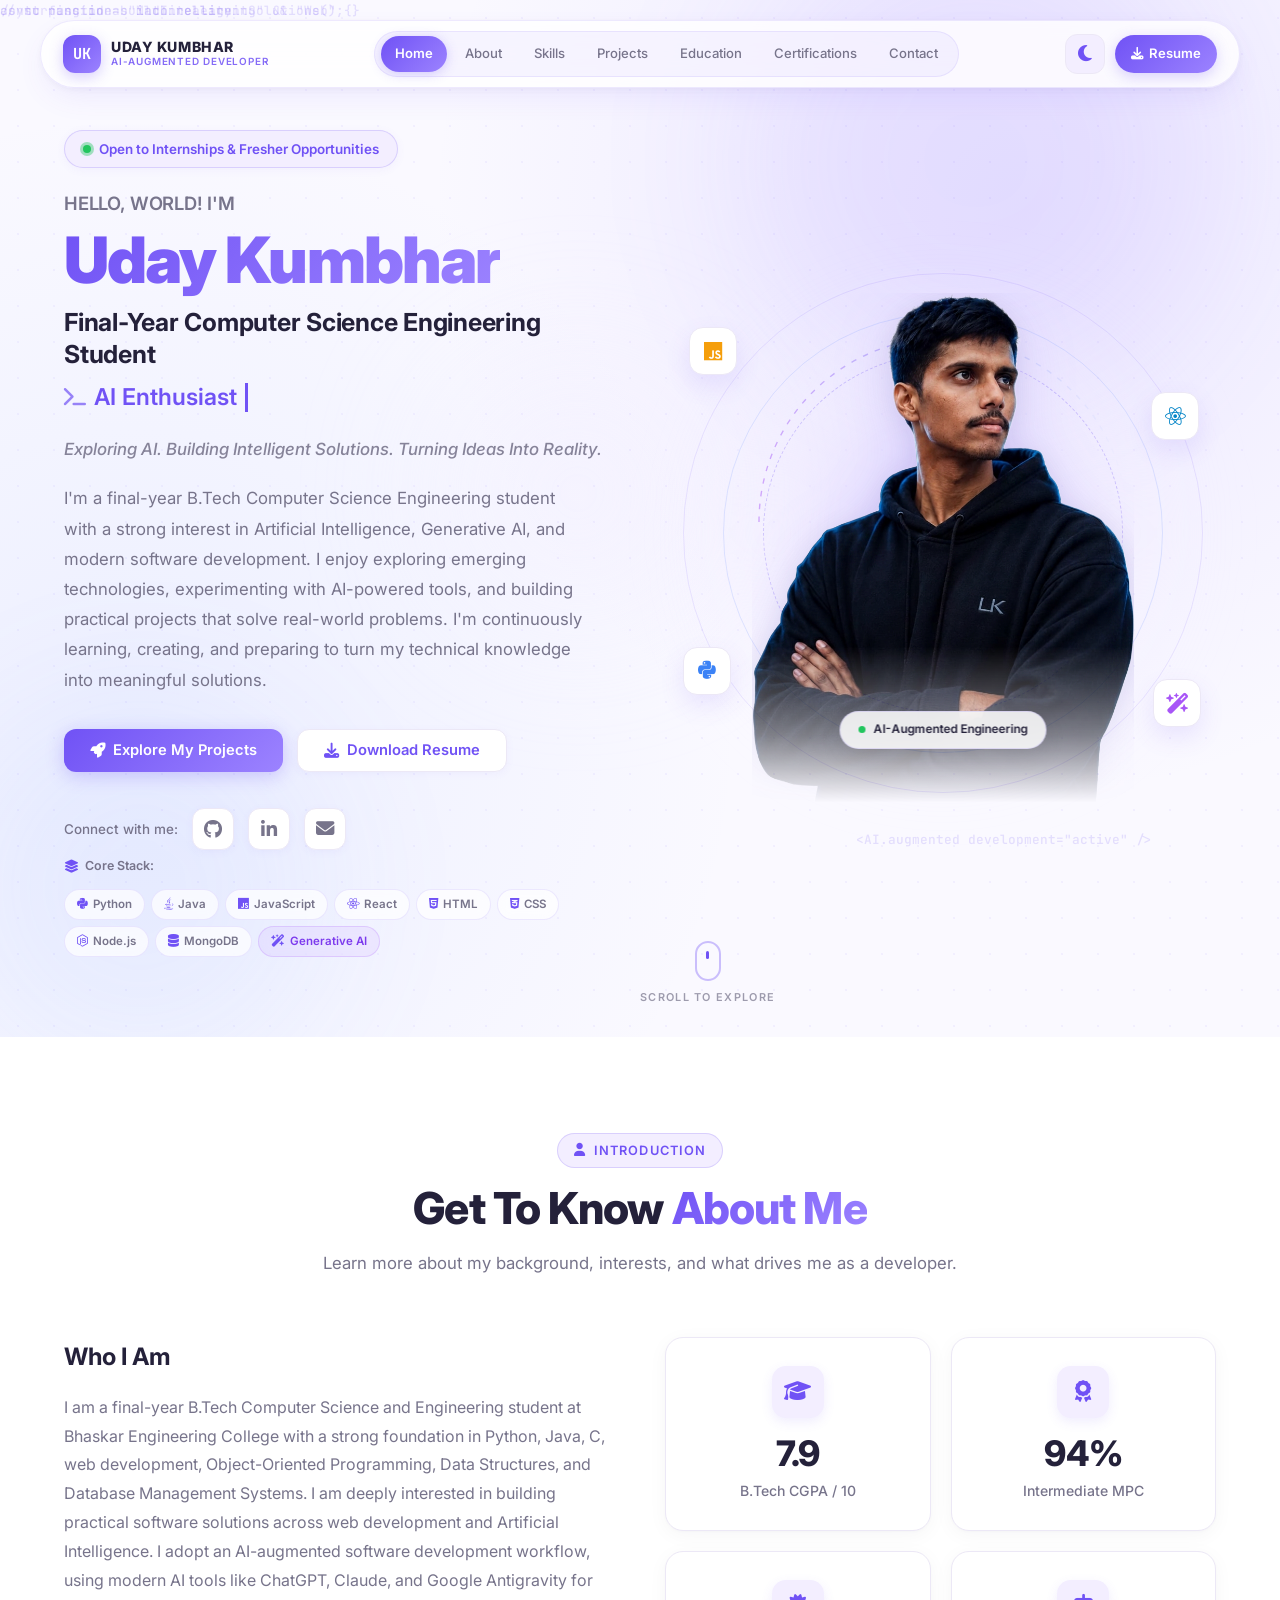
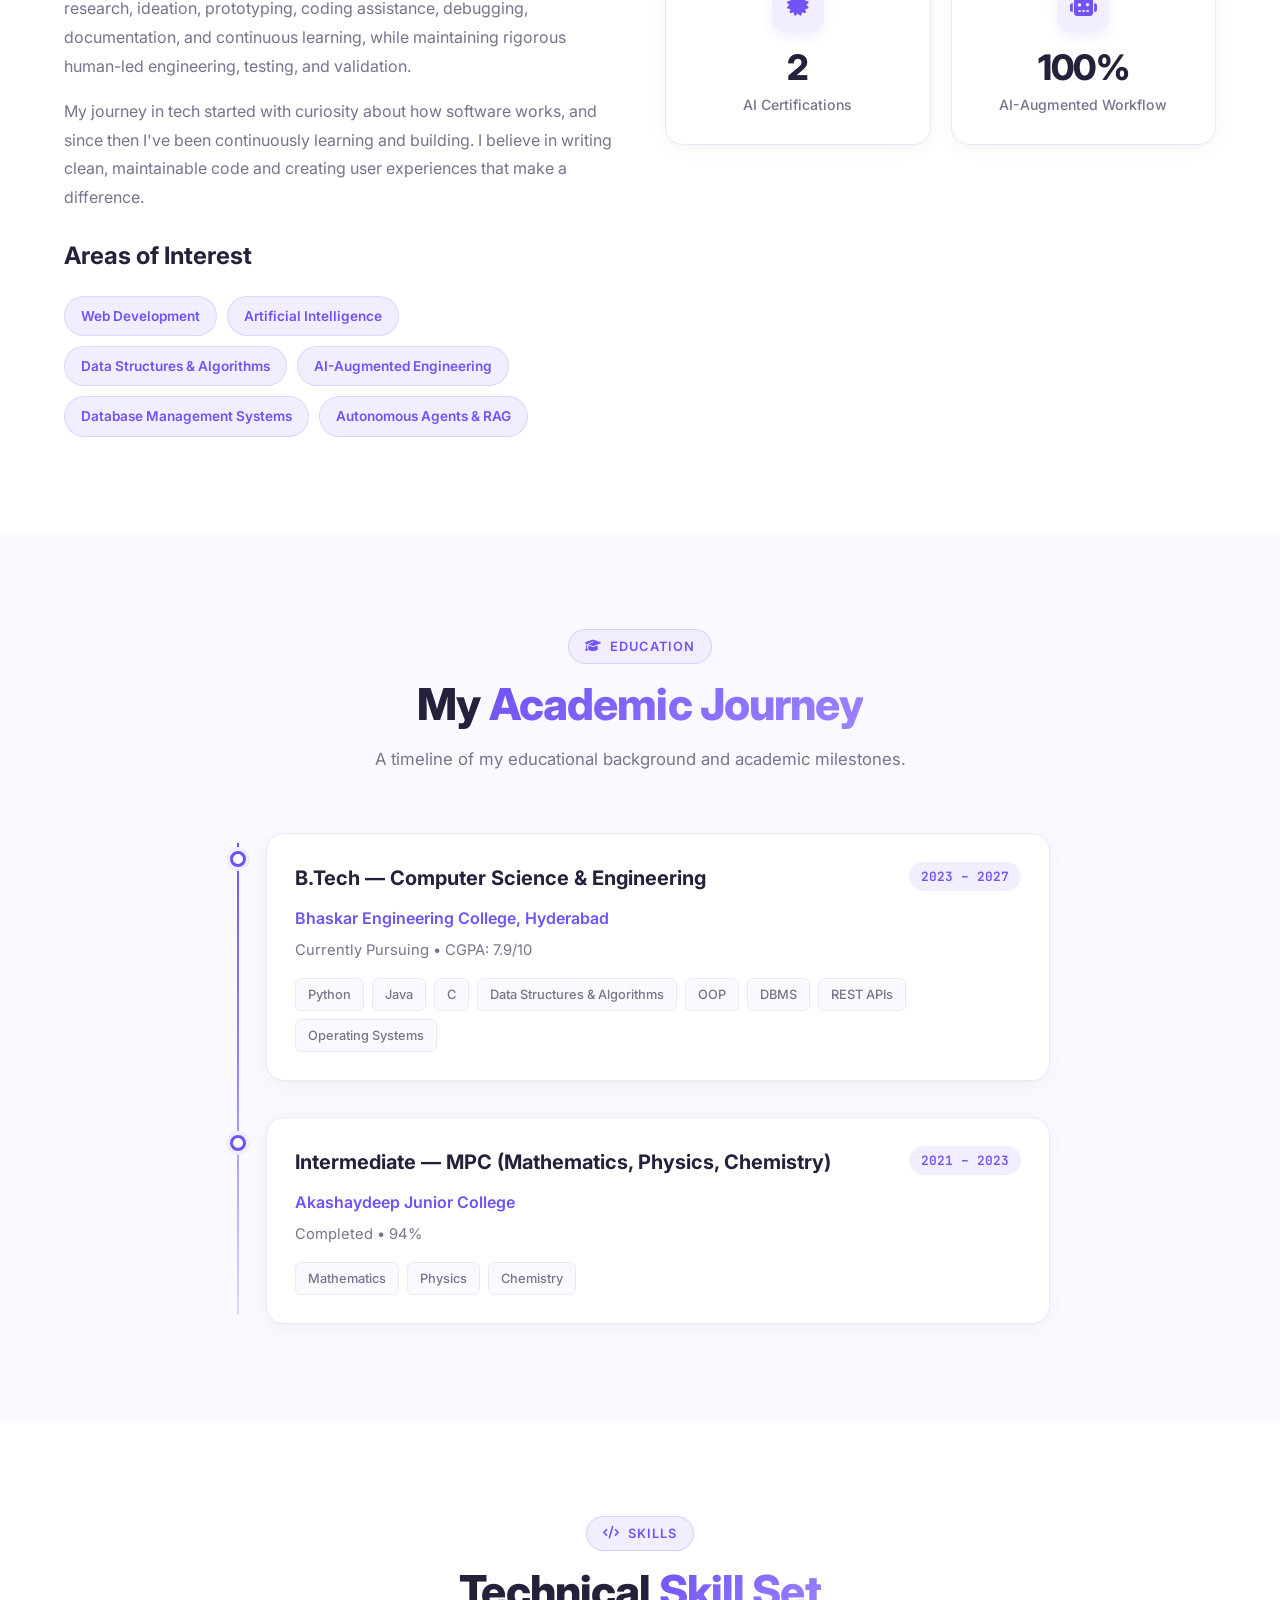
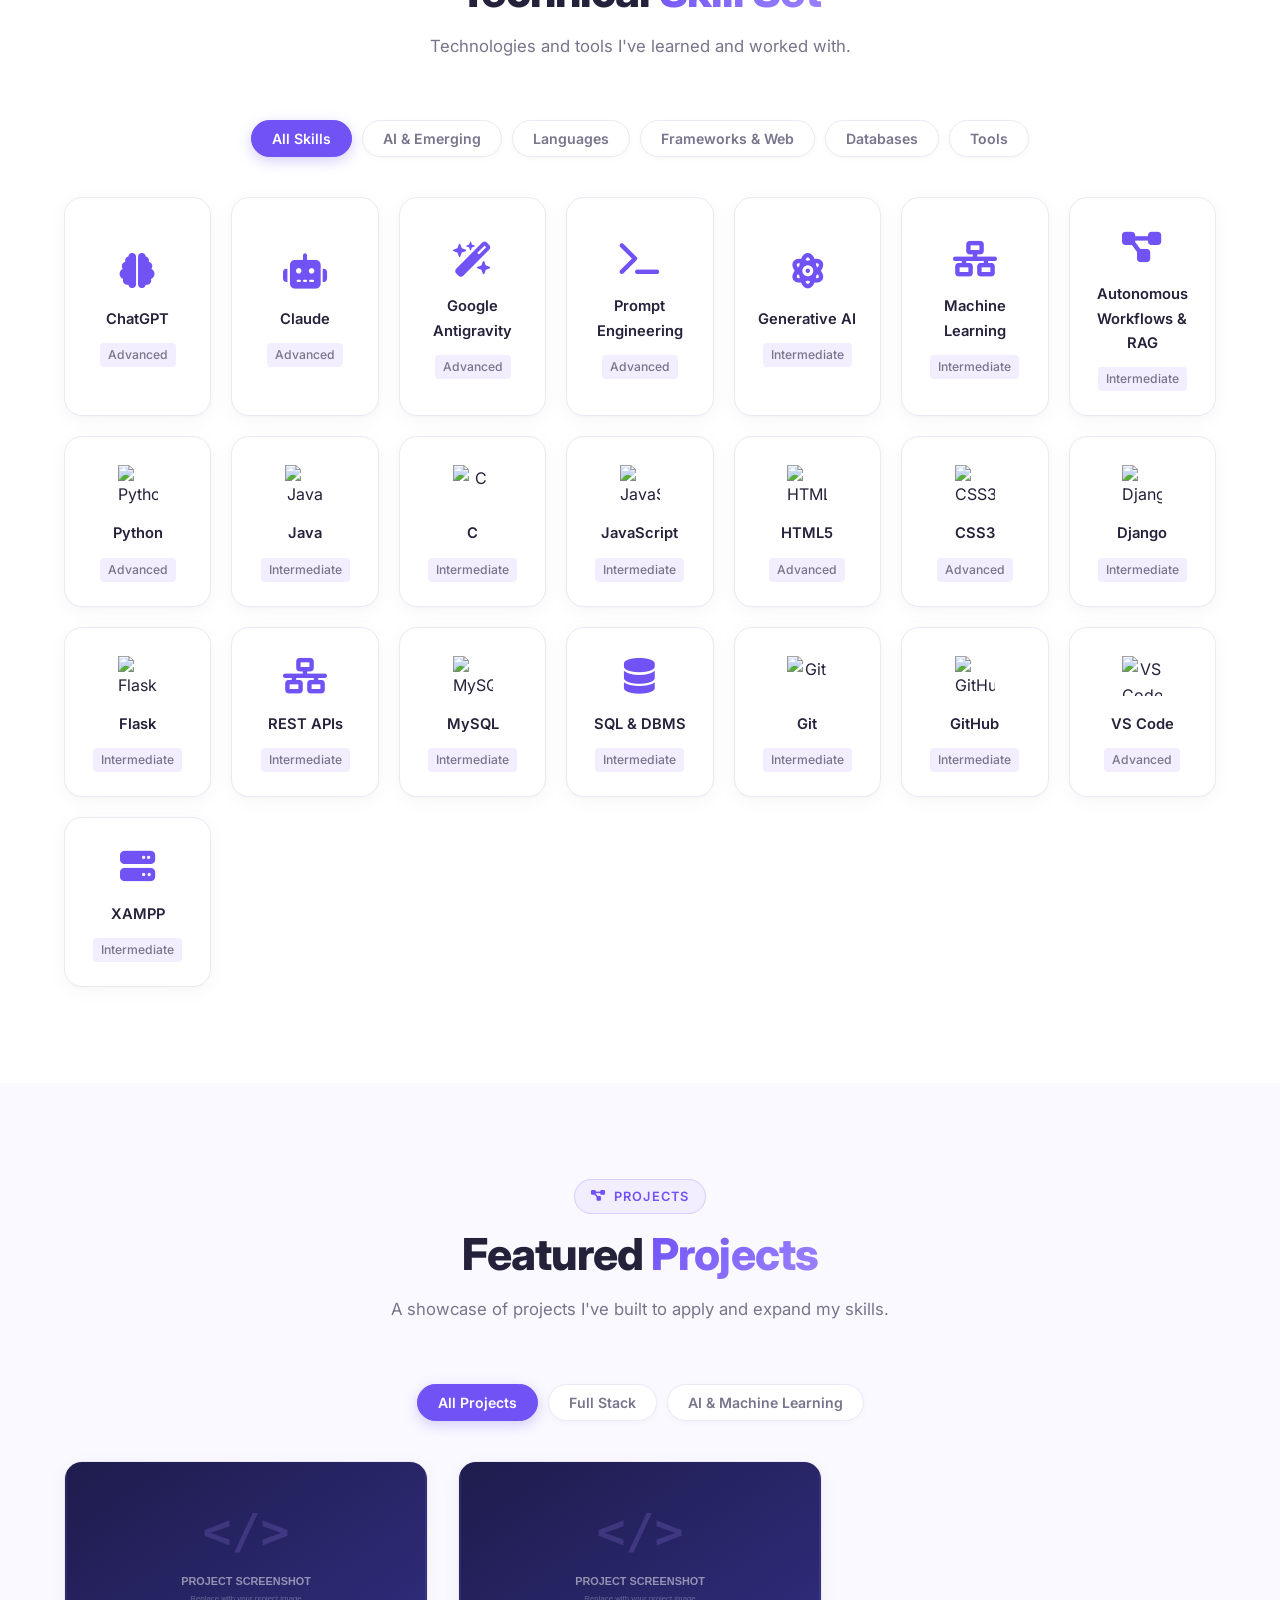
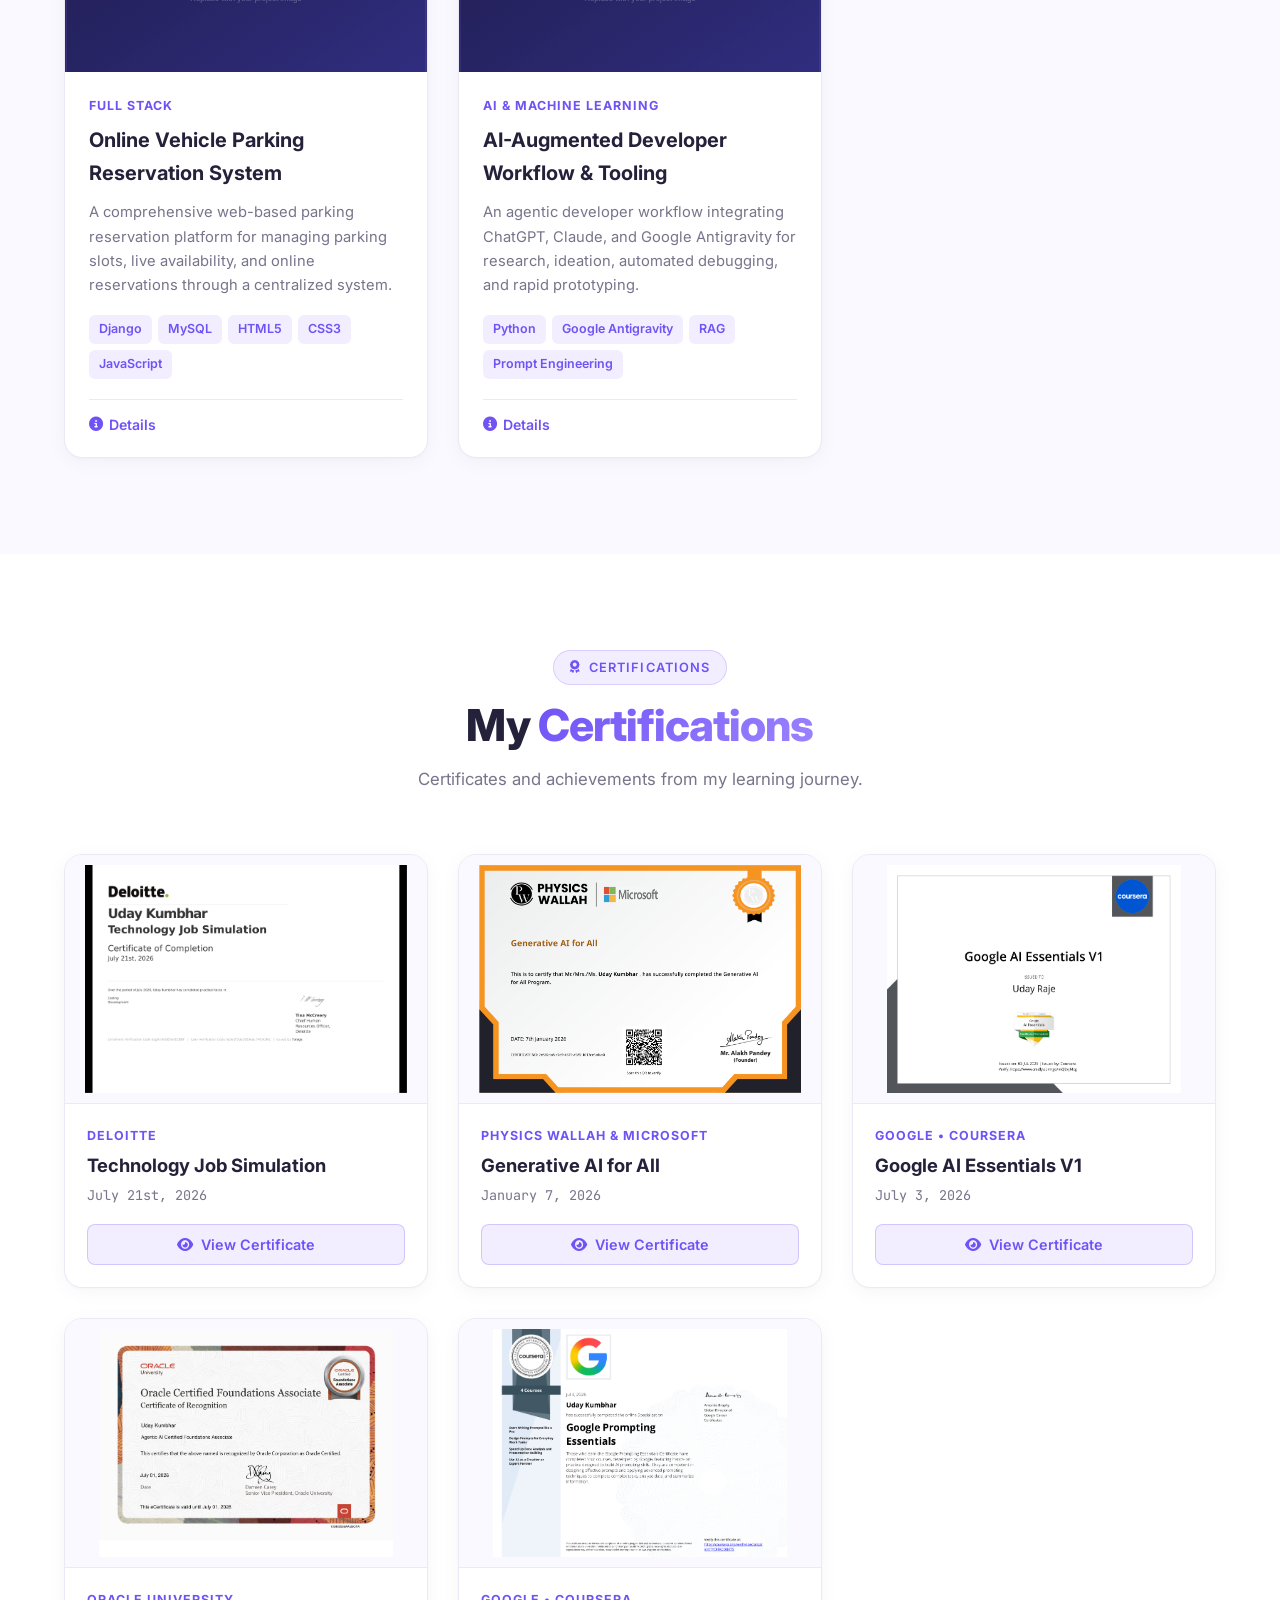
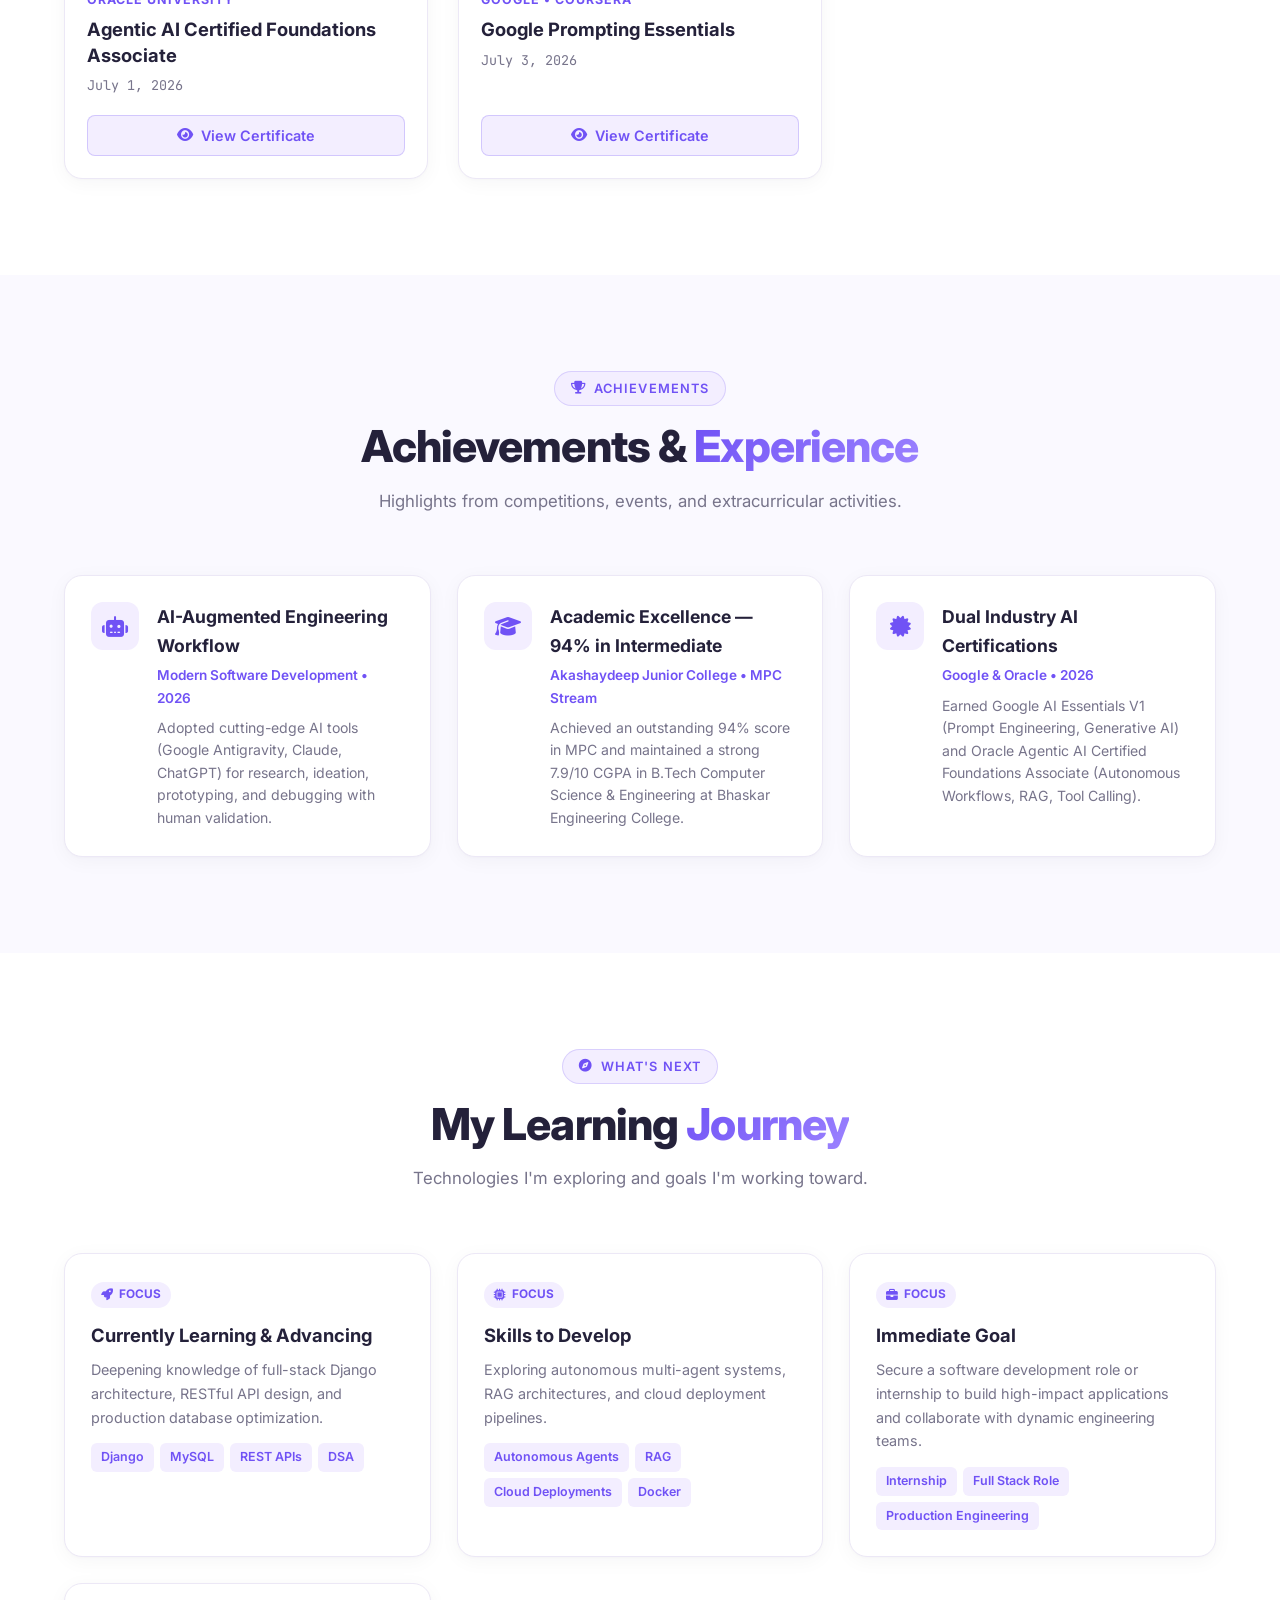
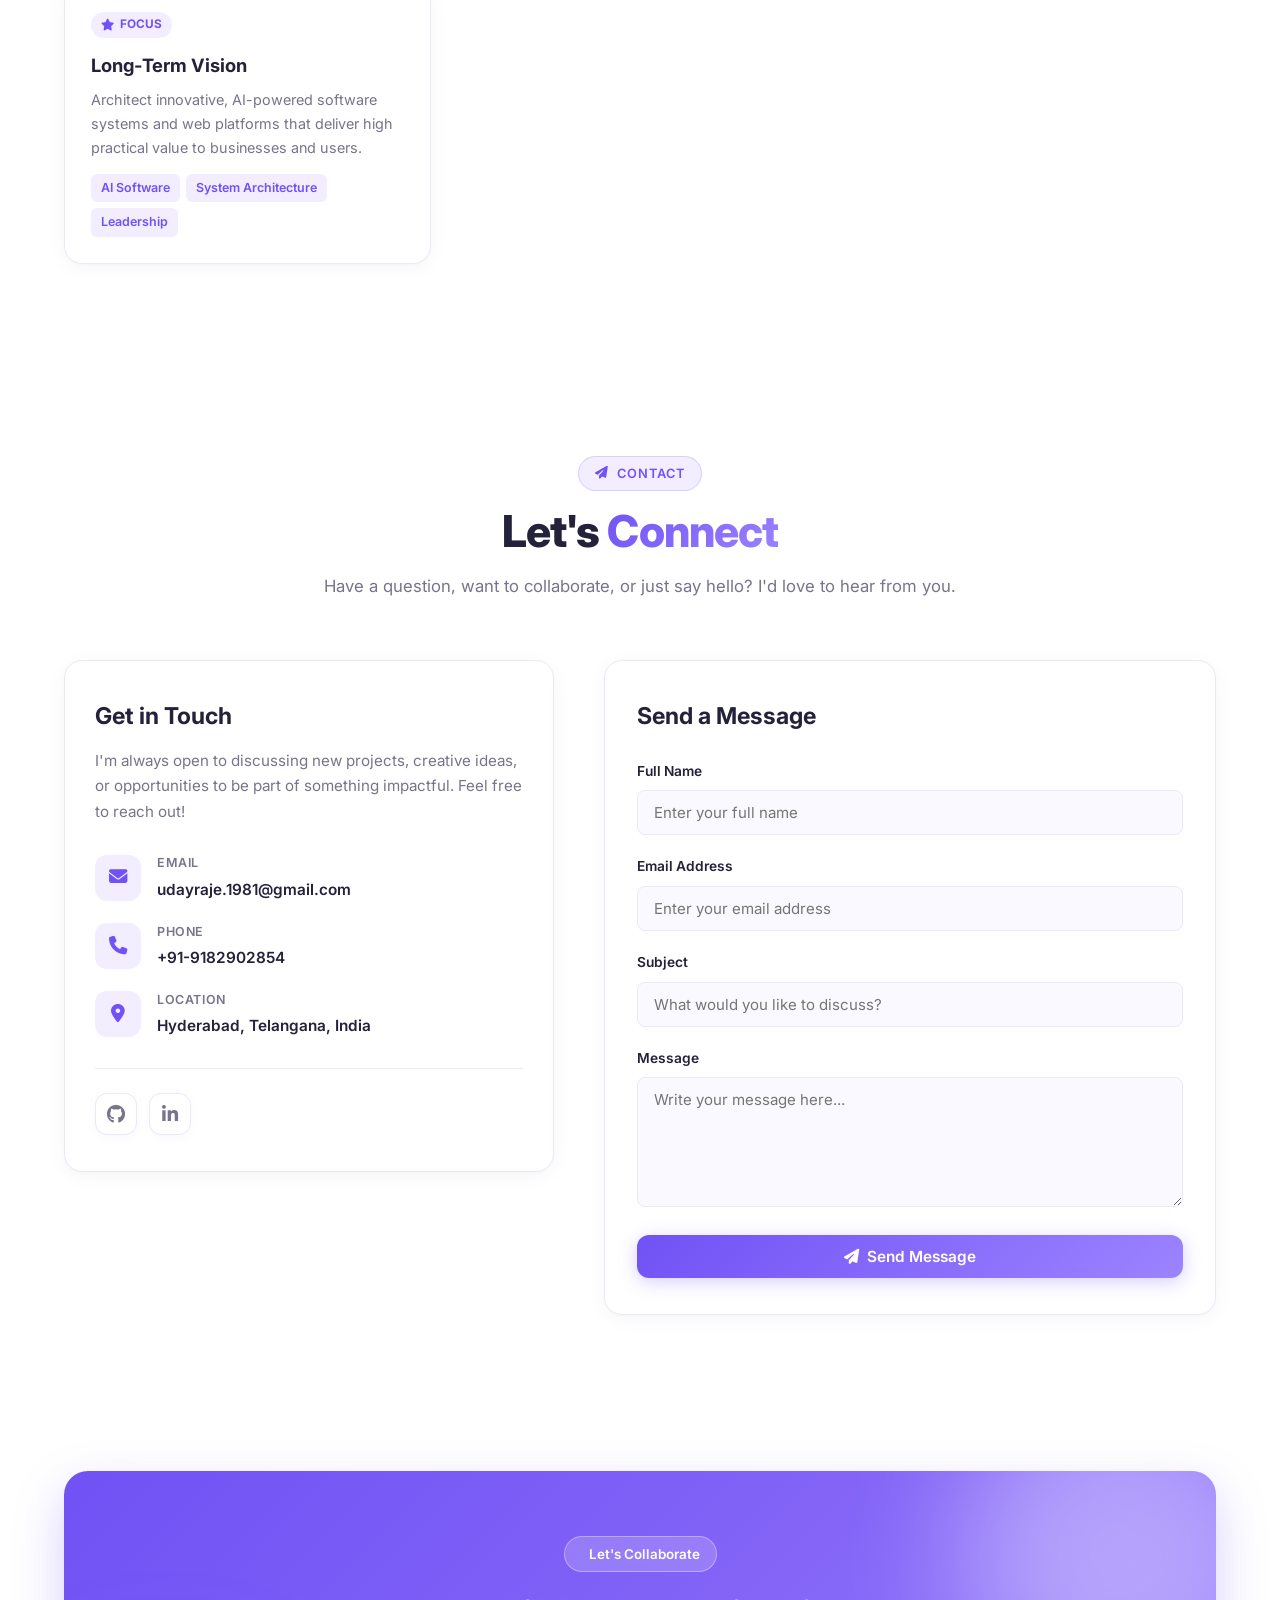
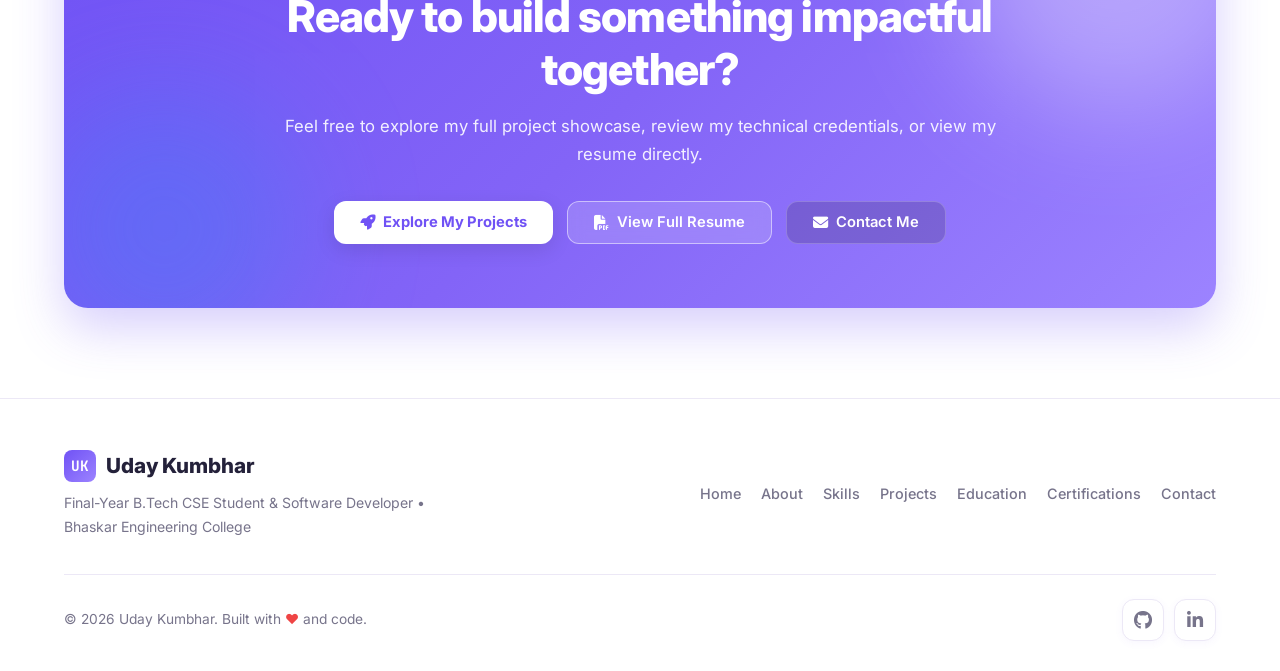
==== index.html @ 38b40c2f "Revise meta description in index.html Updated the meta description for improved SEO and clarity." ====
<!DOCTYPE html>
<html lang="en">
<head>
  <meta charset="UTF-8">
  <meta name="viewport" content="width=device-width, initial-scale=1.0">

  <!-- ── SEO & Meta ── -->
  <title>Uday Kumbhar | AI-Augmented Software Developer</title>
  <meta name="description" content="Explore the official portfolio of Uday Kumbhar, AI-Augmented Software Developer and Final-Year B.Tech CSE student. Discover his projects, technical skills, certifications, web development work, and AI-powered applications.">  <meta name="keywords" content="portfolio, developer, computer science, web development, projects, Uday Kumbhar, Django, AI">
  <meta name="author" content="Uday Kumbhar">

  <!-- Open Graph -->
  <meta property="og:title" content="Uday Kumbhar — Developer Portfolio">
  <meta property="og:description" content="Personal portfolio of Uday Kumbhar, Final-Year B.Tech Computer Science and Engineering student.">
  <meta property="og:type" content="website">
  <meta property="og:image" content="assets/images/profile-hero.png">

  <!-- Favicon -->
  <link rel="icon" type="image/png" sizes="32x32" href="assets/favicon/favicon-32x32.png">
  <link rel="icon" type="image/png" sizes="16x16" href="assets/favicon/favicon-16x16.png">
  <link rel="icon" type="image/png" sizes="512x512" href="assets/favicon/favicon.png">
  <link rel="shortcut icon" href="assets/favicon/favicon.ico">
  <link rel="apple-touch-icon" sizes="180x180" href="assets/favicon/apple-touch-icon.png">

  <!-- Google Fonts -->
  <link rel="preconnect" href="https://fonts.googleapis.com">
  <link rel="preconnect" href="https://fonts.gstatic.com" crossorigin>

  <!-- Font Awesome Icons -->
  <link rel="stylesheet" href="https://cdnjs.cloudflare.com/ajax/libs/font-awesome/6.5.1/css/all.min.css"
        integrity="sha512-DTOQO9RWCH3ppGqcWaEA1BIZOC6xxalwEsw9c2QQeAIftl+Vegovlnee1c9QX4TctnWMn13TZye+giMm8e2LwA=="
        crossorigin="anonymous" referrerpolicy="no-referrer">

  <!-- Main Stylesheet -->
  <link rel="stylesheet" href="css/style.css">

  <!-- Anti-FOUC: Apply saved theme before paint -->
  <script>
    (function() {
      var t = localStorage.getItem('portfolio-theme');
      if (!t && window.matchMedia && window.matchMedia('(prefers-color-scheme: dark)').matches) t = 'dark';
      if (t === 'dark') document.documentElement.setAttribute('data-theme', 'dark');
    })();
  </script>
</head>
<body>

  <!-- ============================
       PAGE LOADER
       ============================ -->
  <div class="page-loader" id="page-loader">
    <div class="loader-spinner"></div>
  </div>
  <script>
    // Fail-safe preloader guard: guarantees loader is removed even if external resources stall
    (function() {
      var loader = document.getElementById('page-loader');
      if (!loader) return;
      function hideLoader() {
        if (!loader || !loader.parentNode) return;
        loader.classList.add('fade-out');
        setTimeout(function() {
          if (loader && loader.parentNode) {
            loader.style.display = 'none';
            loader.parentNode.removeChild(loader);
          }
        }, 350);
      }
      window.addEventListener('load', hideLoader, { once: true });
      setTimeout(hideLoader, 1200);
    })();
  </script>

  <!-- ============================
       NAVIGATION — FLOATING GLASSMORPHISM SYSTEM
       ============================ -->
  <nav class="navbar" id="navbar" role="navigation" aria-label="Main Navigation">
    <div class="nav-container">
      <!-- Left: Logo & Subtitle -->
      <a href="#home" class="nav-logo" aria-label="Go to home">
        <span class="nav-logo-icon" id="logo-icon">UK</span>
        <div class="nav-logo-meta">
          <span class="nav-logo-name" id="logo-text">UDAY KUMBHAR</span>
          <span class="nav-logo-subtitle">AI-AUGMENTED DEVELOPER</span>
        </div>
      </a>

      <!-- Center: Navigation Links -->
      <div class="nav-links" id="nav-links" role="menubar">
        <a href="#home" class="nav-link active" role="menuitem">Home</a>
        <a href="#about" class="nav-link" role="menuitem">About</a>
        <a href="#skills" class="nav-link" role="menuitem">Skills</a>
        <a href="#projects" class="nav-link" role="menuitem">Projects</a>
        <a href="#education" class="nav-link" role="menuitem">Education</a>
        <a href="#certifications" class="nav-link" role="menuitem">Certifications</a>
        <a href="#contact" class="nav-link" role="menuitem">Contact</a>
      </div>

      <!-- Right: Actions & Theme Toggle -->
      <div class="nav-actions">
        <button class="theme-toggle" id="theme-toggle" type="button" title="Toggle Dark Mode" aria-label="Toggle dark mode">
          <i class="fa-solid fa-moon icon-moon"></i>
          <i class="fa-solid fa-sun icon-sun"></i>
        </button>

        <a href="assets/resume/my-resume.pdf" download="Uday-Kumbhar-Resume.pdf" class="nav-resume-btn resume-download-btn" title="Download Resume PDF">
          <i class="fa-solid fa-download"></i>
          <span>Resume</span>
        </a>

        <button class="nav-toggle" id="nav-toggle" aria-label="Toggle navigation menu" aria-expanded="false">
          <span></span>
          <span></span>
          <span></span>
        </button>
      </div>
    </div>
  </nav>

  <!-- ============================
       HERO SECTION — AI-AUGMENTED DEVELOPER
       ============================ -->
  <section class="hero section" id="home">
    <!-- Atmospheric Background Effects -->
    <div class="hero-bg-decor" aria-hidden="true">
      <div class="hero-orb hero-orb--1"></div>
      <div class="hero-orb hero-orb--2"></div>
      <div class="hero-orb hero-orb--3"></div>
      <span class="hero-code-float">&lt;AI.augmented development="active" /&gt;</span>
      <span class="hero-code-float">const passion = "MachineLearning" &amp;&amp; "Web";</span>
      <span class="hero-code-float">async function buildIntelligentSolutions() {}</span>
      <span class="hero-code-float">// turning ideas into reality</span>
      <div class="hero-grid"></div>
    </div>

    <div class="container hero-container">
      <!-- Left Column: Hero Content & Identity -->
      <div class="hero-content">
        <!-- Live Opportunity Badge -->
        <div class="hero-badge reveal">
          <span class="badge-pulse-dot" aria-hidden="true"></span>
          <span class="hero-badge-text">Open to Internships &amp; Fresher Opportunities</span>
        </div>

        <p class="hero-greeting reveal reveal-delay-1" id="hero-greeting">HELLO, WORLD! I'M</p>

        <h1 class="hero-name reveal reveal-delay-1">
          <span class="name-highlight" id="hero-name">Uday Kumbhar</span>
        </h1>

        <!-- Headlines & Animated Designation -->
        <div class="hero-headlines reveal reveal-delay-2">
          <h2 class="hero-main-headline">Final-Year Computer Science Engineering Student</h2>
          
          <div class="hero-title" aria-label="Professional Roles">
            <span class="hero-title-prefix"><i class="fa-solid fa-terminal"></i></span>
            <span id="hero-title-text" class="rotating-text">AI Enthusiast</span>
            <span class="typing-cursor" aria-hidden="true"></span>
          </div>

          <p class="hero-subheadline">Exploring AI. Building Intelligent Solutions. Turning Ideas Into Reality.</p>
        </div>

        <!-- Bio Description -->
        <p class="hero-description reveal reveal-delay-2" id="hero-description">
          I'm a final-year B.Tech Computer Science Engineering student with a strong interest in Artificial Intelligence, Generative AI, and modern software development. I enjoy exploring emerging technologies, experimenting with AI-powered tools, and building practical projects that solve real-world problems. I'm continuously learning, creating, and preparing to turn my technical knowledge into meaningful solutions.
        </p>

        <!-- Call-to-Action Buttons -->
        <div class="hero-actions reveal reveal-delay-3">
          <a href="#projects" class="btn btn--primary">
            <i class="fa-solid fa-rocket"></i> Explore My Projects
          </a>
          <a href="assets/resume/my-resume.pdf" download="Uday-Kumbhar-Resume.pdf" class="btn btn--outline resume-download-btn">
            <i class="fa-solid fa-download"></i> Download Resume
          </a>
        </div>

        <!-- Social Connections -->
        <div class="hero-socials reveal reveal-delay-4">
          <span class="hero-socials-label">Connect with me:</span>
          <a href="https://github.com/udaykumbhar" target="_blank" rel="noopener" class="social-link" id="social-github" aria-label="GitHub">
            <i class="fa-brands fa-github"></i>
          </a>
          <a href="https://linkedin.com/in/uday-kumbhar-b485a2361" target="_blank" rel="noopener" class="social-link" id="social-linkedin" aria-label="LinkedIn">
            <i class="fa-brands fa-linkedin-in"></i>
          </a>
          <a href="mailto:udayraje.1981@gmail.com" class="social-link" id="social-email" aria-label="Email">
            <i class="fa-solid fa-envelope"></i>
          </a>
        </div>

        <!-- Technology Highlights Strip -->
        <div class="hero-tech-strip reveal reveal-delay-4">
          <span class="tech-strip-label"><i class="fa-solid fa-layer-group"></i> Core Stack:</span>
          <div class="tech-strip-items">
            <span class="tech-chip"><i class="fa-brands fa-python"></i> Python</span>
            <span class="tech-chip"><i class="fa-brands fa-java"></i> Java</span>
            <span class="tech-chip"><i class="fa-brands fa-js"></i> JavaScript</span>
            <span class="tech-chip"><i class="fa-brands fa-react"></i> React</span>
            <span class="tech-chip"><i class="fa-brands fa-html5"></i> HTML</span>
            <span class="tech-chip"><i class="fa-brands fa-css3-alt"></i> CSS</span>
            <span class="tech-chip"><i class="fa-brands fa-node-js"></i> Node.js</span>
            <span class="tech-chip"><i class="fa-solid fa-database"></i> MongoDB</span>
            <span class="tech-chip tech-chip--ai"><i class="fa-solid fa-wand-magic-sparkles"></i> Generative AI</span>
          </div>
        </div>
      </div>

      <!-- Right Column: Visual Portrait Presentation -->
      <div class="hero-visual reveal">
        <div class="hero-cutout-wrapper">
          <!-- Ambient Radial Purple/Indigo Backlight Glow -->
          <div class="hero-cutout-glow"></div>

          <!-- Futuristic Concentric Geometric Rings -->
          <div class="hero-cutout-ring hero-cutout-ring--1"></div>
          <div class="hero-cutout-ring hero-cutout-ring--2"></div>
          <div class="hero-cutout-ring hero-cutout-ring--3"></div>
          <svg class="hero-cutout-curve" viewBox="0 0 500 500" fill="none" xmlns="http://www.w3.org/2000/svg" aria-hidden="true">
            <path d="M 50,250 A 200,200 0 0,1 450,250" stroke="url(#cutoutGrad)" stroke-width="1.5" stroke-dasharray="6 8" opacity="0.6"/>
            <defs>
              <linearGradient id="cutoutGrad" x1="0%" y1="0%" x2="100%" y2="0%">
                <stop offset="0%" stop-color="#a855f7" stop-opacity="0.8"/>
                <stop offset="50%" stop-color="#6366f1" stop-opacity="0.5"/>
                <stop offset="100%" stop-color="#3b82f6" stop-opacity="0"/>
              </linearGradient>
            </defs>
          </svg>

          <!-- Floating Technology Badges -->
          <div class="hero-float-icon hero-float-icon--js" title="JavaScript"><i class="fa-brands fa-js"></i></div>
          <div class="hero-float-icon hero-float-icon--react" title="React"><i class="fa-brands fa-react"></i></div>
          <div class="hero-float-icon hero-float-icon--python" title="Python"><i class="fa-brands fa-python"></i></div>
          <div class="hero-float-icon hero-float-icon--ai" title="Artificial Intelligence"><i class="fa-solid fa-wand-magic-sparkles"></i></div>

          <!-- Floating Identity Glass Tag -->
          <div class="hero-status-pill">
            <span class="pill-dot"></span>
            <span>AI-Augmented Engineering</span>
          </div>

          <!-- High-Resolution Portrait Cutout Image -->
          <div class="hero-cutout-container">
            <img src="assets/images/profile-hero.png"
                 alt="Uday Kumbhar — Profile Photograph"
                 id="hero-profile-img"
                 class="hero-cutout-img">
          </div>
        </div>
      </div>
    </div>

    <!-- Floating Scroll Indicator -->
    <a href="#about" class="hero-scroll-indicator reveal reveal-delay-4" aria-label="Scroll to About section">
      <div class="scroll-mouse">
        <div class="scroll-wheel"></div>
      </div>
      <span class="scroll-text">Scroll to explore</span>
    </a>
  </section>

  <!-- ============================
       ABOUT SECTION
       ============================ -->
  <section class="section section--light" id="about">
    <div class="container">
      <div class="section-header reveal">
        <span class="section-badge section-badge--light"><i class="fa-solid fa-user"></i> Introduction</span>
        <h2 class="section-title">Get To Know <span class="highlight" id="about-title">About Me</span></h2>
        <p class="section-subtitle">Learn more about my background, interests, and what drives me as a developer.</p>
      </div>

      <div class="about-grid">
        <div class="about-text reveal">
          <h3>Who I Am</h3>
          <p id="about-description">
            I'm a dedicated Computer Science Engineering student with a strong foundation in programming
            and a passion for building real-world applications. I enjoy solving complex problems, learning
            new technologies, and collaborating on meaningful projects.
          </p>
          <p>
            My journey in tech started with curiosity about how software works, and since then I've been
            continuously learning and building. I believe in writing clean, maintainable code and creating
            user experiences that make a difference.
          </p>

          <h3 style="margin-top: 24px;">Areas of Interest</h3>
          <div class="about-interests" id="about-interests">
            <!-- Populated by JS -->
          </div>
        </div>

        <div class="about-stats" id="about-stats">
          <!-- Populated by JS -->
        </div>
      </div>
    </div>
  </section>

  <!-- ============================
       EDUCATION SECTION
       ============================ -->
  <section class="section section--soft" id="education">
    <div class="container">
      <div class="section-header reveal">
        <span class="section-badge"><i class="fa-solid fa-graduation-cap"></i> Education</span>
        <h2 class="section-title">My <span class="highlight">Academic Journey</span></h2>
        <p class="section-subtitle">A timeline of my educational background and academic milestones.</p>
      </div>

      <div class="education-timeline" id="education-timeline">
        <!-- Populated by JS -->
      </div>
    </div>
  </section>

  <!-- ============================
       SKILLS SECTION
       ============================ -->
  <section class="section section--light" id="skills">
    <div class="container">
      <div class="section-header reveal">
        <span class="section-badge section-badge--light"><i class="fa-solid fa-code"></i> Skills</span>
        <h2 class="section-title">Technical <span class="highlight">Skill Set</span></h2>
        <p class="section-subtitle">Technologies and tools I've learned and worked with.</p>
      </div>

      <div class="skills-categories reveal" id="skill-filters">
        <!-- Populated by JS -->
      </div>

      <div class="skills-grid" id="skills-grid">
        <!-- Populated by JS -->
      </div>
    </div>
  </section>

  <!-- ============================
       PROJECTS SECTION
       ============================ -->
  <section class="section section--soft" id="projects">
    <div class="container">
      <div class="section-header reveal">
        <span class="section-badge"><i class="fa-solid fa-diagram-project"></i> Projects</span>
        <h2 class="section-title">Featured <span class="highlight">Projects</span></h2>
        <p class="section-subtitle">A showcase of projects I've built to apply and expand my skills.</p>
      </div>

      <div class="project-filters reveal" id="project-filters">
        <!-- Populated by JS -->
      </div>

      <div class="projects-grid" id="projects-grid">
        <!-- Populated by JS -->
      </div>
    </div>
  </section>

  <!-- ============================
       CERTIFICATIONS SECTION
       ============================ -->
  <section class="section section--light" id="certifications">
    <div class="container">
      <div class="section-header reveal">
        <span class="section-badge section-badge--light"><i class="fa-solid fa-award"></i> Certifications</span>
        <h2 class="section-title">My <span class="highlight">Certifications</span></h2>
        <p class="section-subtitle">Certificates and achievements from my learning journey.</p>
      </div>

      <div class="certs-grid" id="certs-grid">
        <!-- Populated by JS -->
      </div>
    </div>
  </section>

  <!-- ============================
       ACHIEVEMENTS SECTION
       ============================ -->
  <section class="section section--soft" id="achievements" data-section="achievements-section">
    <div id="achievements-section">
      <div class="container">
        <div class="section-header reveal">
          <span class="section-badge"><i class="fa-solid fa-trophy"></i> Achievements</span>
          <h2 class="section-title">Achievements & <span class="highlight">Experience</span></h2>
          <p class="section-subtitle">Highlights from competitions, events, and extracurricular activities.</p>
        </div>

        <div class="achievements-grid" id="achievements-grid">
          <!-- Populated by JS -->
        </div>
      </div>
    </div>
  </section>

  <!-- ============================
       LEARNING JOURNEY SECTION
       ============================ -->
  <section class="section section--light" id="journey">
    <div class="container">
      <div class="section-header reveal">
        <span class="section-badge section-badge--light"><i class="fa-solid fa-compass"></i> What's Next</span>
        <h2 class="section-title">My Learning <span class="highlight">Journey</span></h2>
        <p class="section-subtitle">Technologies I'm exploring and goals I'm working toward.</p>
      </div>

      <div class="journey-grid" id="journey-grid">
        <!-- Populated by JS -->
      </div>
    </div>
  </section>



  <!-- ============================
       CONTACT SECTION
       ============================ -->
  <section class="section section--light" id="contact">
    <div class="container">
      <div class="section-header reveal">
        <span class="section-badge"><i class="fa-solid fa-paper-plane"></i> Contact</span>
        <h2 class="section-title">Let's <span class="highlight">Connect</span></h2>
        <p class="section-subtitle">Have a question, want to collaborate, or just say hello? I'd love to hear from you.</p>
      </div>

      <div class="contact-grid">
        <!-- Contact Info -->
        <div class="contact-info reveal">
          <h3>Get in Touch</h3>
          <p>I'm always open to discussing new projects, creative ideas, or opportunities to be part of something impactful. Feel free to reach out!</p>

          <div class="contact-methods">
            <div class="contact-method">
              <div class="contact-method-icon"><i class="fa-solid fa-envelope"></i></div>
              <div class="contact-method-text">
                <span>Email</span>
                <a href="mailto:udayraje.1981@gmail.com" id="contact-email">udayraje.1981@gmail.com</a>
              </div>
            </div>

            <div class="contact-method" id="contact-phone-wrapper">
              <div class="contact-method-icon"><i class="fa-solid fa-phone"></i></div>
              <div class="contact-method-text">
                <span>Phone</span>
                <p id="contact-phone">+91 XXXXX XXXXX</p>
              </div>
            </div>

            <div class="contact-method">
              <div class="contact-method-icon"><i class="fa-solid fa-location-dot"></i></div>
              <div class="contact-method-text">
                <span>Location</span>
                <p id="contact-location">Your City, India</p>
              </div>
            </div>
          </div>

          <div class="contact-socials">
            <a href="#" target="_blank" rel="noopener" class="social-link" id="contact-social-github" aria-label="GitHub">
              <i class="fa-brands fa-github"></i>
            </a>
            <a href="#" target="_blank" rel="noopener" class="social-link" id="contact-social-linkedin" aria-label="LinkedIn">
              <i class="fa-brands fa-linkedin-in"></i>
            </a>
            <a href="#" target="_blank" rel="noopener" class="social-link" id="contact-social-twitter" aria-label="Twitter" style="display:none;">
              <i class="fa-brands fa-x-twitter"></i>
            </a>
          </div>
        </div>

        <!-- Contact Form -->
        <div class="contact-form-card reveal">
          <h3>Send a Message</h3>
          <form id="contact-form" novalidate>
            <!-- Honeypot anti-spam field — hidden from humans -->
            <div style="position:absolute;left:-9999px;opacity:0;height:0;width:0;overflow:hidden;" aria-hidden="true">
              <label for="form-hp">Leave this empty</label>
              <input type="text" id="form-hp" name="honeypot" tabindex="-1" autocomplete="off">
            </div>

            <div class="form-group">
              <label for="form-name">Full Name</label>
              <input type="text" id="form-name" name="from_name" class="form-control" placeholder="Enter your full name" required maxlength="100">
              <p class="form-error">This field is required</p>
            </div>

            <div class="form-group">
              <label for="form-email">Email Address</label>
              <input type="email" id="form-email" name="from_email" class="form-control" placeholder="Enter your email address" required maxlength="150">
              <p class="form-error">Please enter a valid email</p>
            </div>

            <div class="form-group">
              <label for="form-subject">Subject</label>
              <input type="text" id="form-subject" name="subject" class="form-control" placeholder="What would you like to discuss?" required maxlength="200">
              <p class="form-error">This field is required</p>
            </div>

            <div class="form-group">
              <label for="form-message">Message</label>
              <textarea id="form-message" name="message" class="form-control" placeholder="Write your message here..." required maxlength="3000"></textarea>
              <p class="form-error">This field is required</p>
            </div>

            <button type="submit" class="btn btn--primary form-submit" id="form-submit-btn">
              <i class="fa-solid fa-paper-plane"></i>
              <span class="btn-text">Send Message</span>
            </button>

            <div class="form-status" id="form-status"></div>
          </form>
        </div>
      </div>
    </div>
  </section>

  <!-- ============================
       CALL TO ACTION BANNER
       ============================ -->
  <section class="cta-banner-section">
    <div class="container">
      <div class="cta-banner-card reveal">
        <div class="cta-banner-decor cta-decor--1"></div>
        <div class="cta-banner-decor cta-decor--2"></div>
        <div class="cta-banner-content">
          <span class="cta-badge"><i class="fa-solid fa-sparkles"></i> Let's Collaborate</span>
          <h2 class="cta-title">Ready to build something impactful together?</h2>
          <p class="cta-subtitle">Feel free to explore my full project showcase, review my technical credentials, or view my resume directly.</p>
          <div class="cta-actions">
            <a href="#projects" class="btn btn--white">
              <i class="fa-solid fa-rocket"></i> Explore My Projects
            </a>
            <a href="resume.html" class="btn btn--outline-white">
              <i class="fa-solid fa-file-pdf"></i> View Full Resume
            </a>
            <a href="#contact" class="btn btn--secondary-glass">
              <i class="fa-solid fa-envelope"></i> Contact Me
            </a>
          </div>
        </div>
      </div>
    </div>
  </section>

  <!-- ============================
       FOOTER
       ============================ -->
  <footer class="footer">
    <div class="container footer-container">
      <div class="footer-top">
        <div class="footer-brand">
          <span class="footer-logo"><span class="footer-logo-icon">UK</span> Uday Kumbhar</span>
          <p class="footer-tagline">Final-Year B.Tech CSE Student & Software Developer • Bhaskar Engineering College</p>
        </div>
        <div class="footer-nav">
          <a href="#home" class="footer-link">Home</a>
          <a href="#about" class="footer-link">About</a>
          <a href="#skills" class="footer-link">Skills</a>
          <a href="#projects" class="footer-link">Projects</a>
          <a href="#education" class="footer-link">Education</a>
          <a href="#certifications" class="footer-link">Certifications</a>
          <a href="#contact" class="footer-link">Contact</a>
        </div>
      </div>
      <div class="footer-bottom">
        <p class="footer-text">
          © 2026 <span id="footer-name">Uday Kumbhar</span>. Built with
          <span class="footer-heart">♥</span> and code.
        </p>
        <div class="footer-socials">
          <a href="https://github.com" target="_blank" rel="noopener" class="social-link" aria-label="GitHub"><i class="fa-brands fa-github"></i></a>
          <a href="https://linkedin.com" target="_blank" rel="noopener" class="social-link" aria-label="LinkedIn"><i class="fa-brands fa-linkedin-in"></i></a>
        </div>
      </div>
    </div>
  </footer>

  <!-- ============================
       PROJECT DETAILS MODAL
       ============================ -->
  <div class="modal-overlay" id="project-modal" role="dialog" aria-modal="true" aria-label="Project details">
    <div class="modal">
      <button class="modal-close" aria-label="Close modal"><i class="fa-solid fa-xmark"></i></button>
      <div class="modal-image">
        <img src="" alt="">
      </div>
      <div class="modal-body">
        <span class="modal-category"></span>
        <h2 class="modal-title"></h2>
        <p class="modal-description"></p>

        <h4 class="modal-section-title">Key Features</h4>
        <ul class="modal-features"></ul>

        <h4 class="modal-section-title">Technologies Used</h4>
        <div class="modal-tech-stack"></div>

        <div class="modal-actions"></div>
      </div>
    </div>
  </div>

  <!-- ============================
       VIEW-ONLY CERTIFICATE VIEWER MODAL
       ============================ -->
  <div class="modal-overlay cert-viewer-overlay" id="cert-viewer-modal" role="dialog" aria-modal="true" aria-label="Certificate Viewer">
    <div class="cert-viewer-dialog">
      <!-- Fixed Header -->
      <header class="cert-viewer-header">
        <div class="cert-viewer-heading">
          <div class="cert-viewer-badge"><i class="fa-solid fa-award"></i> Certificate</div>
          <h2 class="cert-viewer-title" id="cert-viewer-title">Certificate Title</h2>
          <p class="cert-viewer-meta" id="cert-viewer-meta">Issuing Organization • Date</p>
        </div>

        <div class="cert-viewer-actions">
          <!-- Zoom Controls -->
          <div class="cert-zoom-toolbar" id="cert-zoom-toolbar" role="toolbar" aria-label="Zoom controls">
            <button class="cert-zoom-btn" id="cert-zoom-out-btn" type="button" title="Zoom Out" aria-label="Zoom out">
              <i class="fa-solid fa-minus"></i>
            </button>
            <span class="cert-zoom-indicator" id="cert-zoom-indicator" aria-live="polite">100%</span>
            <button class="cert-zoom-btn" id="cert-zoom-in-btn" type="button" title="Zoom In" aria-label="Zoom in">
              <i class="fa-solid fa-plus"></i>
            </button>
            <button class="cert-zoom-btn cert-zoom-btn--reset" id="cert-zoom-reset-btn" type="button" title="Reset Zoom (100%)" aria-label="Reset zoom to 100%">
              <i class="fa-solid fa-rotate-right"></i>
            </button>
          </div>

          <!-- Close Button -->
          <button class="cert-viewer-close-btn" id="cert-viewer-close-btn" type="button" title="Close Certificate (Esc)" aria-label="Close certificate viewer">
            <i class="fa-solid fa-xmark"></i>
          </button>
        </div>
      </header>

      <!-- Viewer Body / Canvas -->
      <div class="cert-viewer-canvas" id="cert-viewer-canvas">
        <div class="cert-viewport" id="cert-viewport">
          <div class="cert-pan-layer" id="cert-pan-layer">
            <img src="" alt="" id="cert-viewer-image" class="cert-viewer-image" draggable="false">
          </div>
        </div>
        <!-- Embedded PDF Container -->
        <div class="cert-pdf-container" id="cert-pdf-container" style="display: none;">
          <object id="cert-viewer-pdf-obj" data="" type="application/pdf" class="cert-pdf-frame">
            <iframe id="cert-viewer-pdf-iframe" src="" class="cert-pdf-frame" title="Certificate PDF"></iframe>
          </object>
        </div>
      </div>

      <!-- View Controls Footer -->
      <footer class="cert-viewer-footer">
        <div class="cert-footer-hint">
          <i class="fa-solid fa-hand-pointer"></i>
          <span>Drag to pan when zoomed in • Double-click or pinch to zoom • Esc to close</span>
        </div>
        <button class="cert-view-mode-toggle" id="cert-view-mode-toggle" type="button">
          <i class="fa-solid fa-file-pdf"></i> <span id="cert-mode-text">View Original PDF</span>
        </button>
      </footer>
    </div>
  </div>

  <!-- ============================
       BACK TO TOP
       ============================ -->
  <button class="back-to-top" id="back-to-top" aria-label="Back to top">
    <i class="fa-solid fa-arrow-up"></i>
  </button>

  <!-- ============================
       SUCCESS POPUP MODAL
       ============================ -->
  <div class="success-popup-overlay" id="success-popup" role="dialog" aria-modal="true" aria-label="Message sent successfully">
    <div class="success-popup">
      <button class="success-popup-close" id="success-popup-close" aria-label="Close popup">
        <i class="fa-solid fa-xmark"></i>
      </button>

      <!-- Animated Checkmark -->
      <div class="success-icon-wrap">
        <svg class="success-checkmark" viewBox="0 0 80 80" xmlns="http://www.w3.org/2000/svg">
          <circle class="checkmark-circle" cx="40" cy="40" r="36" fill="none" stroke-width="3"/>
          <path class="checkmark-tick" d="M24 42 L35 53 L56 28" fill="none" stroke-width="3.5" stroke-linecap="round" stroke-linejoin="round"/>
        </svg>
      </div>

      <span class="success-label">MESSAGE DELIVERED</span>
      <h2 class="success-heading">Thank You!</h2>
      <h3 class="success-subheading">Your message has been sent successfully.</h3>
      <p class="success-description">I appreciate you taking the time to reach out. I'll review your message and get back to you as soon as possible.</p>
      <p class="success-footer-text">Looking forward to connecting with you!</p>

      <button class="btn btn--primary success-popup-btn" id="success-popup-back">
        <i class="fa-solid fa-arrow-left"></i> Back to Portfolio
      </button>
    </div>
  </div>

  <!-- ============================
       ERROR POPUP MODAL
       ============================ -->
  <div class="error-popup-overlay" id="error-popup" role="dialog" aria-modal="true" aria-label="Message sending failed">
    <div class="error-popup">
      <button class="error-popup-close" id="error-popup-close" aria-label="Close popup">
        <i class="fa-solid fa-xmark"></i>
      </button>

      <!-- Animated Warning/Error Icon -->
      <div class="error-icon-wrap">
        <div class="error-icon-glow"></div>
        <i class="fa-solid fa-triangle-exclamation"></i>
      </div>

      <span class="error-label">DELIVERY NOTICE</span>
      <h2 class="error-heading">Message Not Sent</h2>
      <p class="error-description">Something went wrong while sending your message. Please try again in a moment.</p>

      <button class="btn btn--primary error-popup-btn" id="error-popup-retry">
        <i class="fa-solid fa-rotate-right"></i> Try Again
      </button>
    </div>
  </div>

  <!-- EmailJS SDK & Configuration (loaded before main script) -->
  <script src="https://cdn.jsdelivr.net/npm/@emailjs/browser@4/dist/email.min.js"></script>
  <script src="js/email-config.js"></script>

  <!-- Main Script -->
  <script src="js/script.js"></script>
</body>
</html>
---- css/style.css ----
/* =====================================================
   PORTFOLIO DESIGN SYSTEM — PREMIUM BRIGHT THEME
   Inspired by clean, modern SaaS landing pages
   ===================================================== */

@import url('https://fonts.googleapis.com/css2?family=Inter:wght@300;400;500;600;700;800;900&family=JetBrains+Mono:wght@400;500;600&display=swap');

:root {
  /* ── Master Bright Theme Core Palette (from prompt) ── */
  --color-background:         #FFFFFF;
  --color-background-soft:    #FAF9FF;
  --color-surface:            #FFFFFF;
  --color-surface-lavender:   #F3EEFF;
  --color-primary:            #7052F5;
  --color-primary-hover:      #5D3DE5;
  --color-secondary:          #9C83FF;
  --color-accent-blue:        #8AA9FF;
  --color-text-primary:       #24213A;
  --color-text-secondary:     #77748B;
  --color-border:             #ECE8F6;
  --color-success:            #40B980;

  /* ── Mapped System Colors for Components ── */
  --clr-bg-deep:              #FFFFFF;
  --clr-bg-navy:              #FAF9FF;
  --clr-bg-card-dark:         #FFFFFF;
  --clr-surface:              #FFFFFF;
  --clr-surface-2:            #F3EEFF;

  --clr-violet:               #7052F5;
  --clr-violet-bright:        #8B5CF6;
  --clr-violet-light:         #9C83FF;
  --clr-violet-pale:          #7052F5;
  --clr-lavender:             #F3EEFF;
  --clr-indigo:               #6366F1;

  --clr-light-bg:             #FFFFFF;
  --clr-light-card:           #FFFFFF;
  --clr-light-border:         #ECE8F6;

  --clr-text-white:           #24213A;
  --clr-text-muted:           #77748B;
  --clr-text-dark:            #24213A;
  --clr-text-body:            #4A4568;
  --clr-text-subtle:          #77748B;

  --clr-success:              #40B980;
  --clr-warning:              #F59E0B;
  --clr-error:                #EF4444;

  /* ── Gradients ── */
  --gradient-hero:            radial-gradient(circle at 80% 20%, rgba(156, 131, 255, 0.15) 0%, transparent 45%),
                              radial-gradient(circle at 10% 70%, rgba(138, 169, 255, 0.12) 0%, transparent 45%),
                              #FAF9FF;
  --gradient-violet:          linear-gradient(135deg, #7052F5 0%, #9C83FF 100%);
  --gradient-card:            linear-gradient(145deg, #FFFFFF, #FAF9FF);
  --gradient-glow:            radial-gradient(600px circle at var(--mouse-x, 50%) var(--mouse-y, 50%), rgba(112, 82, 245, 0.05), transparent 40%);

  /* ── Typography ── */
  --font-main:                'Inter', -apple-system, BlinkMacSystemFont, 'Segoe UI', Roboto, sans-serif;
  --font-mono:                'JetBrains Mono', 'Fira Code', monospace;

  /* ── Spacing ── */
  --section-padding:          96px 0;
  --container-width:          1200px;
  --container-padding:        0 24px;
  --card-radius:              18px;
  --card-radius-sm:           12px;
  --card-radius-xs:           8px;

  /* ── Transitions ── */
  --transition-fast:          0.2s cubic-bezier(0.4, 0, 0.2, 1);
  --transition-base:          0.3s cubic-bezier(0.4, 0, 0.2, 1);
  --transition-smooth:        0.5s cubic-bezier(0.25, 0.46, 0.45, 0.94);

  /* ── Premium Soft Shadows (Bright Theme) ── */
  --shadow-sm:                0 2px 8px rgba(112, 82, 245, 0.05);
  --shadow-md:                0 6px 20px rgba(112, 82, 245, 0.08);
  --shadow-lg:                0 16px 40px rgba(112, 82, 245, 0.12);
  --shadow-glow:              0 0 30px rgba(112, 82, 245, 0.18);
  --shadow-card:              0 4px 20px rgba(36, 33, 58, 0.04), 0 1px 3px rgba(36, 33, 58, 0.02);
  --shadow-card-hover:        0 16px 36px rgba(112, 82, 245, 0.12), 0 2px 8px rgba(0, 0, 0, 0.04);

  /* ── Z-index ── */
  --z-back:                   -1;
  --z-normal:                 1;
  --z-tooltip:                10;
  --z-sticky:                 100;
  --z-overlay:                500;
  --z-modal:                  1000;
  --z-toast:                  1100;
}

/* =====================================================
   MIDNIGHT VIOLET DARK THEME
   ===================================================== */
[data-theme="dark"] {
  /* ── Core Palette ── */
  --color-background:         #0D0B1A;
  --color-background-soft:    #13102B;
  --color-surface:            #1A1635;
  --color-surface-lavender:   #221D45;
  --color-primary:            #9B7EFF;
  --color-primary-hover:      #B49EFF;
  --color-secondary:          #C4ADFF;
  --color-accent-blue:        #7B9EFF;
  --color-text-primary:       #EDE9FF;
  --color-text-secondary:     #A89DC8;
  --color-border:             #2D2755;
  --color-success:            #5AE5A0;

  /* ── Mapped System Colors ── */
  --clr-bg-deep:              #0D0B1A;
  --clr-bg-navy:              #13102B;
  --clr-bg-card-dark:         #1A1635;
  --clr-surface:              #1A1635;
  --clr-surface-2:            #221D45;

  --clr-violet:               #9B7EFF;
  --clr-violet-bright:        #B49EFF;
  --clr-violet-light:         #C4ADFF;
  --clr-violet-pale:          #9B7EFF;
  --clr-lavender:             #221D45;
  --clr-indigo:               #818CF8;

  --clr-light-bg:             #1A1635;
  --clr-light-card:           #1A1635;
  --clr-light-border:         #2D2755;

  --clr-text-white:           #EDE9FF;
  --clr-text-muted:           #A89DC8;
  --clr-text-dark:            #EDE9FF;
  --clr-text-body:            #C7BFE0;
  --clr-text-subtle:          #A89DC8;

  --clr-success:              #5AE5A0;
  --clr-warning:              #FBBF24;
  --clr-error:                #F87171;

  /* ── Gradients ── */
  --gradient-hero:            radial-gradient(circle at 80% 20%, rgba(155, 126, 255, 0.18) 0%, transparent 45%),
                              radial-gradient(circle at 10% 70%, rgba(123, 158, 255, 0.12) 0%, transparent 45%),
                              #0D0B1A;
  --gradient-violet:          linear-gradient(135deg, #7B5EFF 0%, #9B7EFF 100%);
  --gradient-card:            linear-gradient(145deg, #1A1635, #13102B);
  --gradient-glow:            radial-gradient(600px circle at var(--mouse-x, 50%) var(--mouse-y, 50%), rgba(155, 126, 255, 0.07), transparent 40%);

  /* ── Shadows ── */
  --shadow-sm:                0 2px 8px rgba(0, 0, 0, 0.25);
  --shadow-md:                0 6px 20px rgba(0, 0, 0, 0.3);
  --shadow-lg:                0 16px 40px rgba(0, 0, 0, 0.35);
  --shadow-glow:              0 0 30px rgba(155, 126, 255, 0.2);
  --shadow-card:              0 4px 20px rgba(0, 0, 0, 0.2), 0 1px 3px rgba(0, 0, 0, 0.15);
  --shadow-card-hover:        0 16px 36px rgba(155, 126, 255, 0.15), 0 2px 8px rgba(0, 0, 0, 0.2);
}

/* ── Smooth theme transition on all themed elements ── */
body,
.navbar,
.section,
.hero,
.footer,
.social-link,
.btn,
.nav-link,
.nav-logo,
.nav-cta,
.card,
.education-card,
.skill-card,
.project-card,
.cert-card,
.achievement-card,
.journey-card,
.about-stat-card,
.contact-info,
.contact-form-card,
.contact-method,
.cta-banner-card,
.form-control,
.back-to-top,
.modal-overlay,
.modal,
.cert-viewer-dialog,
.cert-viewer-header,
.cert-viewer-canvas,
.cert-viewer-footer,
.page-loader,
.resume-toolbar,
.resume-viewer-container,
.resume-info-card,
.resume-fallback-card {
  transition: background-color 0.4s ease,
              color 0.4s ease,
              border-color 0.4s ease,
              box-shadow 0.4s ease;
}

/* ── Dark Theme Component Overrides ── */

/* Scrollbar */
[data-theme="dark"] ::-webkit-scrollbar-track {
  background: #0D0B1A;
}
[data-theme="dark"] ::-webkit-scrollbar-thumb {
  background: #3B3566;
}
[data-theme="dark"] ::-webkit-scrollbar-thumb:hover {
  background: #9B7EFF;
}

/* Selection */
[data-theme="dark"] ::selection {
  background: rgba(155, 126, 255, 0.3);
  color: #EDE9FF;
}

/* Page Loader */
[data-theme="dark"] .page-loader {
  background: #0D0B1A;
}
[data-theme="dark"] .loader-spinner {
  border-color: #2D2755;
  border-top-color: #9B7EFF;
}

/* Navbar */
[data-theme="dark"] .navbar {
  background: rgba(19, 16, 43, 0.78);
  border: 1px solid rgba(155, 126, 255, 0.22);
  box-shadow: 0 16px 38px -10px rgba(0, 0, 0, 0.65), 0 0 24px -2px rgba(155, 126, 255, 0.16);
}
[data-theme="dark"] .navbar.scrolled {
  background: rgba(13, 11, 26, 0.92);
  border-color: rgba(155, 126, 255, 0.35);
  box-shadow: 0 18px 42px -8px rgba(0, 0, 0, 0.75), 0 0 32px 0 rgba(155, 126, 255, 0.24);
}
[data-theme="dark"] .nav-links {
  background: rgba(26, 22, 53, 0.65);
  border-color: rgba(155, 126, 255, 0.18);
}
[data-theme="dark"] .nav-link {
  color: #A89DC8;
}
[data-theme="dark"] .nav-link:hover {
  color: #EDE9FF;
}
[data-theme="dark"] .nav-link.active {
  background: var(--gradient-violet);
  color: #FFFFFF;
  box-shadow: 0 2px 14px rgba(155, 126, 255, 0.35);
}
[data-theme="dark"] .nav-logo-name {
  color: #EDE9FF;
}
[data-theme="dark"] .nav-logo-subtitle {
  color: #B49EFF;
}
[data-theme="dark"] .nav-resume-btn {
  background: var(--gradient-violet);
  color: #FFFFFF;
  box-shadow: 0 4px 16px rgba(155, 126, 255, 0.35);
}
[data-theme="dark"] .nav-resume-btn:hover {
  background: linear-gradient(135deg, #8B6BFF 0%, #B49EFF 100%);
  box-shadow: 0 6px 20px rgba(155, 126, 255, 0.5);
}
[data-theme="dark"] .nav-toggle span {
  background: #EDE9FF;
}

/* Hero Code Floats */
[data-theme="dark"] .hero-code-float {
  color: rgba(155, 126, 255, 0.2);
}
[data-theme="dark"] .hero-grid {
  background-image: radial-gradient(rgba(155, 126, 255, 0.08) 1.2px, transparent 1.2px);
}

/* Hero Orbs in Dark */
[data-theme="dark"] .hero-orb--1 {
  background: rgba(123, 94, 255, 0.3);
}
[data-theme="dark"] .hero-orb--2 {
  background: rgba(123, 158, 255, 0.18);
}
[data-theme="dark"] .hero-orb--3 {
  background: rgba(34, 29, 69, 0.9);
}

/* Hero Section */
[data-theme="dark"] .hero-badge {
  background: #221D45;
  border: 1px solid rgba(155, 126, 255, 0.25);
  color: #9B7EFF;
}

[data-theme="dark"] .hero-greeting {
  color: #A89DC8;
}

[data-theme="dark"] .hero-name {
  color: #EDE9FF;
}

[data-theme="dark"] .hero-title {
  color: #9B7EFF;
}

[data-theme="dark"] .hero-title .typing-cursor {
  background: #9B7EFF;
}

[data-theme="dark"] .hero-description {
  color: #A89DC8;
}

[data-theme="dark"] .hero-cutout-glow {
  background: radial-gradient(circle, rgba(155, 126, 255, 0.38) 0%, rgba(34, 29, 69, 0.6) 45%, transparent 72%);
}

[data-theme="dark"] .hero-cutout-ring {
  border-color: rgba(155, 126, 255, 0.16);
}

[data-theme="dark"] .hero-cutout-ring--1 {
  border-color: rgba(155, 126, 255, 0.28);
}

[data-theme="dark"] .hero-cutout-ring--2 {
  border-color: rgba(123, 158, 255, 0.22);
}

[data-theme="dark"] .hero-cutout-img {
  filter: drop-shadow(0 15px 35px rgba(155, 126, 255, 0.26))
          drop-shadow(0 4px 14px rgba(0, 0, 0, 0.5));
}

[data-theme="dark"] .hero-cutout-img:hover {
  filter: drop-shadow(0 20px 45px rgba(155, 126, 255, 0.35))
          drop-shadow(0 6px 18px rgba(0, 0, 0, 0.6));
}

/* Floating tech badges */
[data-theme="dark"] .hero-float-icon {
  background: rgba(26, 22, 53, 0.95);
  border-color: rgba(155, 126, 255, 0.25);
  box-shadow: 0 8px 20px rgba(0, 0, 0, 0.4);
}

/* ── Dark: New Hero Components ── */
[data-theme="dark"] .hero-main-headline {
  color: #EDE9FF;
}

[data-theme="dark"] .hero-subheadline {
  color: #A89DC8;
}

[data-theme="dark"] .tech-chip {
  background: rgba(26, 22, 53, 0.85);
  border-color: rgba(155, 126, 255, 0.2);
  color: #C4ADFF;
}

[data-theme="dark"] .tech-chip:hover {
  background: rgba(34, 29, 69, 0.95);
  border-color: rgba(155, 126, 255, 0.4);
  color: #EDE9FF;
  box-shadow: 0 4px 16px rgba(155, 126, 255, 0.18);
}

[data-theme="dark"] .tech-chip--ai {
  background: rgba(155, 126, 255, 0.12);
  border-color: rgba(155, 126, 255, 0.28);
  color: #C4ADFF;
}

[data-theme="dark"] .hero-status-pill {
  background: rgba(26, 22, 53, 0.88);
  border-color: rgba(155, 126, 255, 0.25);
  color: #EDE9FF;
  box-shadow: 0 8px 24px rgba(0, 0, 0, 0.4);
}

[data-theme="dark"] .scroll-mouse {
  border-color: rgba(155, 126, 255, 0.4);
}

[data-theme="dark"] .scroll-wheel {
  background: #9B7EFF;
}

[data-theme="dark"] .scroll-text {
  color: #A89DC8;
}

/* Section Containers & Headers */
[data-theme="dark"] .section--light {
  background-color: #0D0B1A;
}

[data-theme="dark"] .section--soft {
  background-color: #13102B;
}

[data-theme="dark"] .section--dark {
  background-color: #13102B;
}

[data-theme="dark"] .section-title {
  color: #EDE9FF;
}

[data-theme="dark"] .section-subtitle {
  color: #A89DC8;
}

[data-theme="dark"] .section-badge,
[data-theme="dark"] .section-badge--dark,
[data-theme="dark"] .section-badge--light {
  background: #221D45;
  border: 1px solid rgba(155, 126, 255, 0.25);
  color: #9B7EFF;
}

/* Buttons */
[data-theme="dark"] .btn--primary {
  background: var(--gradient-violet);
  color: #FFFFFF;
  box-shadow: 0 4px 18px rgba(155, 126, 255, 0.35);
}

[data-theme="dark"] .btn--primary:hover {
  background: linear-gradient(135deg, #8B6BFF 0%, #B49EFF 100%);
  box-shadow: 0 8px 26px rgba(155, 126, 255, 0.45);
}

[data-theme="dark"] .btn--outline {
  background: #1A1635;
  border-color: #2D2755;
  color: #9B7EFF;
  box-shadow: 0 2px 8px rgba(0, 0, 0, 0.25);
}

[data-theme="dark"] .btn--outline:hover {
  background: #221D45;
  border-color: #9B7EFF;
  color: #EDE9FF;
}

[data-theme="dark"] .btn--secondary {
  background: #221D45;
  border: 1px solid rgba(155, 126, 255, 0.25);
  color: #9B7EFF;
}

[data-theme="dark"] .btn--secondary:hover {
  background: #2D2755;
  border-color: #9B7EFF;
  color: #EDE9FF;
}

[data-theme="dark"] .btn--white {
  background: #1A1635;
  color: #C4ADFF;
  border: 1px solid #2D2755;
  box-shadow: 0 6px 20px rgba(0, 0, 0, 0.35);
}

[data-theme="dark"] .btn--white:hover {
  background: #221D45;
  border-color: #9B7EFF;
  color: #EDE9FF;
}

[data-theme="dark"] .btn--outline-white {
  background: transparent;
  color: #EDE9FF;
  border: 1.5px solid rgba(155, 126, 255, 0.35);
}

[data-theme="dark"] .btn--outline-white:hover {
  background: #221D45;
  border-color: #9B7EFF;
  color: #FFFFFF;
}

[data-theme="dark"] .btn--secondary-glass {
  background: rgba(155, 126, 255, 0.15);
  border: 1px solid rgba(155, 126, 255, 0.3);
  color: #EDE9FF;
}

[data-theme="dark"] .btn--secondary-glass:hover {
  background: #221D45;
  border-color: #9B7EFF;
  color: #FFFFFF;
}

/* Social Links */
[data-theme="dark"] .social-link {
  background: #1A1635;
  border-color: #2D2755;
  color: #A89DC8;
}

[data-theme="dark"] .social-link:hover {
  background: #221D45;
  border-color: #9B7EFF;
  color: #9B7EFF;
}

/* =====================================================
   DARK THEME: ABOUT SECTION & STAT CARDS
   ===================================================== */
[data-theme="dark"] .about-text h3 {
  color: #EDE9FF;
}

[data-theme="dark"] .about-text p {
  color: #A89DC8;
}

[data-theme="dark"] .interest-tag {
  background: #221D45;
  border: 1px solid rgba(155, 126, 255, 0.25);
  color: #C4ADFF;
}

[data-theme="dark"] .interest-tag:hover {
  background: #2D2755;
  border-color: #9B7EFF;
  color: #EDE9FF;
  box-shadow: 0 4px 14px rgba(155, 126, 255, 0.2);
}

/* Stat Cards in About Section */
[data-theme="dark"] .stat-card,
[data-theme="dark"] .about-stat-card {
  background: #1A1635;
  border: 1px solid #2D2755;
  box-shadow: 0 6px 20px rgba(0, 0, 0, 0.25);
}

[data-theme="dark"] .stat-card:hover,
[data-theme="dark"] .about-stat-card:hover {
  border-color: rgba(155, 126, 255, 0.4);
  box-shadow: 0 14px 36px rgba(155, 126, 255, 0.12);
}

[data-theme="dark"] .stat-icon {
  background: #221D45;
  color: #9B7EFF;
  box-shadow: 0 4px 14px rgba(0, 0, 0, 0.25);
}

[data-theme="dark"] .stat-number {
  color: #EDE9FF;
}

[data-theme="dark"] .stat-label {
  color: #A89DC8;
}

/* =====================================================
   DARK THEME: EDUCATION SECTION
   ===================================================== */
[data-theme="dark"] .education-timeline::before {
  background: linear-gradient(to bottom, #9B7EFF, #7B5EFF, rgba(155, 126, 255, 0.2));
}

[data-theme="dark"] .edu-dot {
  background: #1A1635;
  border: 3px solid #9B7EFF;
  box-shadow: 0 0 0 4px #221D45, 0 0 14px rgba(155, 126, 255, 0.35);
}

[data-theme="dark"] .edu-card,
[data-theme="dark"] .education-card {
  background: #1A1635;
  border: 1px solid #2D2755;
  box-shadow: 0 6px 20px rgba(0, 0, 0, 0.25);
}

[data-theme="dark"] .edu-card:hover,
[data-theme="dark"] .education-card:hover {
  border-color: rgba(155, 126, 255, 0.4);
  box-shadow: 0 14px 36px rgba(155, 126, 255, 0.12);
}

[data-theme="dark"] .edu-degree {
  color: #EDE9FF;
}

[data-theme="dark"] .edu-period,
[data-theme="dark"] .education-card .edu-period {
  background: #221D45;
  color: #C4ADFF;
  border: 1px solid rgba(155, 126, 255, 0.2);
}

[data-theme="dark"] .edu-institution {
  color: #9B7EFF;
}

[data-theme="dark"] .edu-branch,
[data-theme="dark"] .education-card .edu-status {
  color: #5AE5A0;
}

[data-theme="dark"] .coursework-tag,
[data-theme="dark"] .edu-coursework span {
  background: #221D45;
  border: 1px solid #2D2755;
  color: #C4ADFF;
}

/* =====================================================
   DARK THEME: SKILLS SECTION
   ===================================================== */
[data-theme="dark"] .skill-filter-btn,
[data-theme="dark"] .filter-btn {
  background: #1A1635;
  color: #A89DC8;
  border: 1.5px solid #2D2755;
  box-shadow: 0 2px 6px rgba(0, 0, 0, 0.2);
}

[data-theme="dark"] .skill-filter-btn:hover,
[data-theme="dark"] .filter-btn:hover {
  background: #221D45;
  color: #9B7EFF;
  border-color: #9B7EFF;
}

[data-theme="dark"] .skill-filter-btn.active,
[data-theme="dark"] .filter-btn.active {
  background: var(--gradient-violet);
  border-color: transparent;
  color: #FFFFFF;
  box-shadow: 0 4px 16px rgba(155, 126, 255, 0.35);
}

[data-theme="dark"] .skill-card {
  background: #1A1635;
  border: 1px solid #2D2755;
  box-shadow: 0 6px 20px rgba(0, 0, 0, 0.25);
}

[data-theme="dark"] .skill-card:hover {
  border-color: rgba(155, 126, 255, 0.4);
  box-shadow: 0 14px 34px rgba(155, 126, 255, 0.14);
}

[data-theme="dark"] .skill-icon-wrap,
[data-theme="dark"] .skill-card-icon {
  background: #221D45;
  border-radius: 12px;
}

[data-theme="dark"] .skill-name,
[data-theme="dark"] .skill-card-name {
  color: #EDE9FF;
}

[data-theme="dark"] .skill-level,
[data-theme="dark"] .skill-card-level,
[data-theme="dark"] .skill-level-badge {
  background: #221D45;
  color: #C4ADFF;
  border: 1px solid rgba(155, 126, 255, 0.2);
}

/* =====================================================
   DARK THEME: PROJECTS SECTION
   ===================================================== */
[data-theme="dark"] .project-filter-btn {
  background: #1A1635;
  color: #A89DC8;
  border: 1.5px solid #2D2755;
  box-shadow: 0 2px 6px rgba(0, 0, 0, 0.2);
}

[data-theme="dark"] .project-filter-btn:hover {
  background: #221D45;
  color: #9B7EFF;
  border-color: #9B7EFF;
}

[data-theme="dark"] .project-filter-btn.active {
  background: var(--gradient-violet);
  border-color: transparent;
  color: #FFFFFF;
  box-shadow: 0 4px 16px rgba(155, 126, 255, 0.35);
}

[data-theme="dark"] .project-card {
  background: #1A1635;
  border: 1px solid #2D2755;
  box-shadow: 0 6px 20px rgba(0, 0, 0, 0.25);
}

[data-theme="dark"] .project-card:hover {
  border-color: rgba(155, 126, 255, 0.4);
  box-shadow: 0 16px 40px rgba(155, 126, 255, 0.15);
}

[data-theme="dark"] .project-img-wrap,
[data-theme="dark"] .project-card .project-image {
  background: #13102B;
  border-bottom: 1px solid #2D2755;
}

[data-theme="dark"] .project-overlay,
[data-theme="dark"] .project-image-overlay {
  background: rgba(13, 11, 26, 0.85);
  backdrop-filter: blur(4px);
}

[data-theme="dark"] .project-overlay-btn {
  background: #221D45;
  color: #C4ADFF;
  border: 1px solid rgba(155, 126, 255, 0.3);
  box-shadow: 0 4px 14px rgba(0, 0, 0, 0.4);
}

[data-theme="dark"] .project-overlay-btn:hover {
  background: #2D2755;
  color: #EDE9FF;
  border-color: #9B7EFF;
}

[data-theme="dark"] .project-category {
  color: #9B7EFF;
}

[data-theme="dark"] .project-title {
  color: #EDE9FF;
}

[data-theme="dark"] .project-desc,
[data-theme="dark"] .project-description {
  color: #A89DC8;
}

[data-theme="dark"] .tech-tag,
[data-theme="dark"] .project-card .project-tag,
[data-theme="dark"] .project-tech {
  background: #221D45;
  color: #C4ADFF;
  border: 1px solid rgba(155, 126, 255, 0.15);
}

[data-theme="dark"] .project-footer,
[data-theme="dark"] .project-links {
  border-top-color: #2D2755;
}

[data-theme="dark"] .project-link-btn,
[data-theme="dark"] .project-link {
  color: #9B7EFF;
}

[data-theme="dark"] .project-link-btn:hover,
[data-theme="dark"] .project-link:hover {
  color: #C4ADFF;
}

/* =====================================================
   DARK THEME: CERTIFICATIONS SECTION
   ===================================================== */
[data-theme="dark"] .cert-card {
  background: #1A1635;
  border: 1.5px solid #2D2755;
  box-shadow: 0 6px 20px rgba(0, 0, 0, 0.25);
}

[data-theme="dark"] .cert-card:hover {
  border-color: rgba(155, 126, 255, 0.45);
  box-shadow: 0 16px 40px rgba(155, 126, 255, 0.15);
}

[data-theme="dark"] .cert-thumb {
  background: #13102B;
  border-bottom: 1px solid #2D2755;
}

[data-theme="dark"] .cert-thumb img {
  background: #13102B;
}

[data-theme="dark"] .cert-thumb-overlay {
  background: rgba(13, 11, 26, 0.75);
}

[data-theme="dark"] .cert-thumb-badge {
  background: #221D45;
  color: #C4ADFF;
  border: 1px solid rgba(155, 126, 255, 0.3);
  box-shadow: 0 4px 16px rgba(0, 0, 0, 0.4);
}

[data-theme="dark"] .cert-issuer {
  color: #9B7EFF;
}

[data-theme="dark"] .cert-title {
  color: #EDE9FF;
}

[data-theme="dark"] .cert-date {
  color: #A89DC8;
}

[data-theme="dark"] .cert-view-btn {
  background: #221D45;
  border: 1.5px solid rgba(155, 126, 255, 0.25);
  color: #C4ADFF;
}

[data-theme="dark"] .cert-view-btn:hover {
  background: #2D2755;
  border-color: #9B7EFF;
  color: #EDE9FF;
  box-shadow: 0 4px 16px rgba(155, 126, 255, 0.25);
}

/* =====================================================
   DARK THEME: ACHIEVEMENTS SECTION
   ===================================================== */
[data-theme="dark"] .achievement-card {
  background: #1A1635;
  border: 1px solid #2D2755;
  box-shadow: 0 6px 20px rgba(0, 0, 0, 0.25);
}

[data-theme="dark"] .achievement-card:hover {
  border-color: rgba(155, 126, 255, 0.4);
  box-shadow: 0 14px 36px rgba(155, 126, 255, 0.12);
}

[data-theme="dark"] .achievement-icon {
  background: #221D45;
  color: #9B7EFF;
  box-shadow: 0 4px 14px rgba(0, 0, 0, 0.3);
}

[data-theme="dark"] .achievement-title {
  color: #EDE9FF;
}

[data-theme="dark"] .achievement-org {
  color: #9B7EFF;
}

[data-theme="dark"] .achievement-desc {
  color: #A89DC8;
}

/* =====================================================
   DARK THEME: LEARNING JOURNEY SECTION
   ===================================================== */
[data-theme="dark"] .journey-card {
  background: #1A1635;
  border: 1px solid #2D2755;
  box-shadow: 0 6px 20px rgba(0, 0, 0, 0.25);
}

[data-theme="dark"] .journey-card:hover {
  border-color: rgba(155, 126, 255, 0.4);
  box-shadow: 0 14px 36px rgba(155, 126, 255, 0.12);
}

[data-theme="dark"] .journey-status--learning {
  background: rgba(2, 132, 199, 0.2);
  color: #38BDF8;
  border: 1px solid rgba(56, 189, 248, 0.3);
}

[data-theme="dark"] .journey-status--planned {
  background: #221D45;
  color: #C4ADFF;
  border: 1px solid rgba(155, 126, 255, 0.25);
}

[data-theme="dark"] .journey-status--goal {
  background: rgba(22, 163, 74, 0.2);
  color: #4ADE80;
  border: 1px solid rgba(74, 222, 128, 0.3);
}

[data-theme="dark"] .journey-title {
  color: #EDE9FF;
}

[data-theme="dark"] .journey-desc {
  color: #A89DC8;
}

[data-theme="dark"] .journey-tags .tech-tag {
  background: #221D45;
  color: #C4ADFF;
  border: 1px solid rgba(155, 126, 255, 0.2);
}

/* =====================================================
   DARK THEME: CONTACT SECTION
   ===================================================== */
[data-theme="dark"] .contact-info {
  background: #1A1635;
  border: 1px solid #2D2755;
  color: #EDE9FF;
  box-shadow: 0 6px 20px rgba(0, 0, 0, 0.25);
}

[data-theme="dark"] .contact-info h3 {
  color: #EDE9FF;
}

[data-theme="dark"] .contact-info > p {
  color: #A89DC8;
}

[data-theme="dark"] .contact-method {
  background: #1A1635;
  border: 1px solid #2D2755;
  border-radius: var(--card-radius-xs);
  padding: 10px 14px;
}

[data-theme="dark"] .contact-method:hover {
  border-color: rgba(155, 126, 255, 0.35);
  background: #221D45;
}

[data-theme="dark"] .contact-method-icon {
  background: #221D45;
  color: #9B7EFF;
}

[data-theme="dark"] .contact-method-text span {
  color: #A89DC8;
}

[data-theme="dark"] .contact-method-text a,
[data-theme="dark"] .contact-method-text p {
  color: #EDE9FF;
}

[data-theme="dark"] .contact-socials {
  border-top-color: #2D2755;
}

[data-theme="dark"] .contact-form-card {
  background: #1A1635;
  border: 1px solid #2D2755;
  box-shadow: 0 6px 20px rgba(0, 0, 0, 0.25);
}

[data-theme="dark"] .contact-form-card h3 {
  color: #EDE9FF;
}

[data-theme="dark"] .form-group label {
  color: #EDE9FF;
}

[data-theme="dark"] .form-control {
  background: #13102B !important;
  border: 1.5px solid #2D2755;
  color: #EDE9FF !important;
}

[data-theme="dark"] .form-control:focus {
  background: #13102B !important;
  border-color: #9B7EFF !important;
  box-shadow: 0 0 0 3px rgba(155, 126, 255, 0.2) !important;
  color: #EDE9FF !important;
}

[data-theme="dark"] .form-control::placeholder {
  color: #6B5F8F;
}

[data-theme="dark"] .form-status.info {
  background: #221D45;
  border: 1px solid #2D2755;
  color: #C4ADFF;
}

/* =====================================================
   DARK THEME: CALL TO ACTION BANNER
   ===================================================== */
[data-theme="dark"] .cta-banner-section {
  background: var(--color-background);
}

[data-theme="dark"] .cta-banner-card {
  background: linear-gradient(135deg, #221D45 0%, #1A1635 50%, #13102B 100%);
  border: 1px solid #2D2755;
  box-shadow: 0 20px 50px rgba(0, 0, 0, 0.4);
}

[data-theme="dark"] .cta-banner-card .cta-title {
  color: #EDE9FF;
}

[data-theme="dark"] .cta-banner-card .cta-subtitle {
  color: #A89DC8;
}

[data-theme="dark"] .cta-badge {
  background: rgba(155, 126, 255, 0.15);
  border-color: rgba(155, 126, 255, 0.3);
  color: #C4ADFF;
}

[data-theme="dark"] .cta-banner-decor {
  opacity: 0.15;
}

/* =====================================================
   DARK THEME: NAVIGATION & MOBILE MENU
   (Primary overrides are in the dark navbar block above)
   ===================================================== */

/* =====================================================
   DARK THEME: FOOTER
   ===================================================== */
[data-theme="dark"] .footer {
  background: #0A0818;
  border-top-color: #2D2755;
}

[data-theme="dark"] .footer-brand .footer-logo {
  color: #EDE9FF;
}

[data-theme="dark"] .footer-tagline {
  color: #A89DC8;
}

[data-theme="dark"] .footer-link {
  color: #A89DC8;
}

[data-theme="dark"] .footer-link:hover {
  color: #9B7EFF;
}

[data-theme="dark"] .footer-text {
  color: #6B5F8F;
}

[data-theme="dark"] .footer-bottom {
  border-top-color: #2D2755;
}

[data-theme="dark"] .footer-socials .social-link {
  background: #13102B;
  border-color: #2D2755;
  color: #A89DC8;
}

[data-theme="dark"] .footer-socials .social-link:hover {
  background: #221D45;
  border-color: #9B7EFF;
  color: #9B7EFF;
}

/* =====================================================
   DARK THEME: MODALS
   ===================================================== */
[data-theme="dark"] .modal-overlay {
  background: rgba(5, 3, 15, 0.85);
}

[data-theme="dark"] .modal {
  background: #1A1635;
  border: 1px solid #2D2755;
  box-shadow: 0 25px 60px rgba(0, 0, 0, 0.5);
}

[data-theme="dark"] .modal-close {
  color: #A89DC8;
  background: #221D45;
}

[data-theme="dark"] .modal-close:hover {
  color: #EDE9FF;
  background: #2D2755;
}

[data-theme="dark"] .modal-image {
  background: #13102B;
  border-bottom: 1px solid #2D2755;
}

[data-theme="dark"] .modal-body {
  color: #EDE9FF;
}

[data-theme="dark"] .modal-category {
  background: #221D45;
  color: #9B7EFF;
}

[data-theme="dark"] .modal-title {
  color: #EDE9FF;
}

[data-theme="dark"] .modal-description {
  color: #A89DC8;
}

[data-theme="dark"] .modal-section-title {
  color: #EDE9FF;
}

[data-theme="dark"] .modal-features li {
  color: #A89DC8;
}

[data-theme="dark"] .modal-features li::before {
  color: #9B7EFF;
}

[data-theme="dark"] .modal-tech-stack span,
[data-theme="dark"] .modal-tech {
  background: #221D45;
  color: #C4ADFF;
  border-color: rgba(155, 126, 255, 0.2);
}

/* =====================================================
   DARK THEME: CERTIFICATE VIEWER MODAL
   ===================================================== */
[data-theme="dark"] .cert-viewer-dialog {
  background: #13102B;
  border-color: #2D2755;
  box-shadow: 0 30px 80px rgba(0, 0, 0, 0.6);
}

[data-theme="dark"] .cert-viewer-header {
  background: rgba(19, 16, 43, 0.95);
  border-bottom-color: #2D2755;
}

[data-theme="dark"] .cert-viewer-badge {
  background: #221D45;
  color: #9B7EFF;
  border-color: rgba(155, 126, 255, 0.25);
}

[data-theme="dark"] .cert-viewer-title {
  color: #EDE9FF;
}

[data-theme="dark"] .cert-viewer-meta {
  color: #A89DC8;
}

[data-theme="dark"] .cert-zoom-toolbar {
  background: #1A1635;
  border-color: #2D2755;
}

[data-theme="dark"] .cert-zoom-btn {
  background: #1A1635;
  border-color: #2D2755;
  color: #A89DC8;
}

[data-theme="dark"] .cert-zoom-btn:hover {
  background: #221D45;
  color: #9B7EFF;
  border-color: #9B7EFF;
}

[data-theme="dark"] .cert-zoom-indicator {
  color: #C4ADFF;
}

[data-theme="dark"] .cert-viewer-close-btn {
  background: #1A1635;
  border-color: #2D2755;
  color: #A89DC8;
}

[data-theme="dark"] .cert-viewer-close-btn:hover {
  background: rgba(248, 113, 113, 0.15);
  color: #F87171;
  border-color: #F87171;
}

[data-theme="dark"] .cert-viewer-canvas {
  background: #0D0B1A;
}

[data-theme="dark"] .cert-viewer-image {
  background: #13102B;
  box-shadow: 0 10px 40px rgba(0, 0, 0, 0.5);
}

[data-theme="dark"] .cert-pdf-container {
  background: #13102B;
}

[data-theme="dark"] .cert-viewer-footer {
  background: rgba(19, 16, 43, 0.95);
  border-top-color: #2D2755;
}

[data-theme="dark"] .cert-footer-hint {
  color: #6B5F8F;
}

[data-theme="dark"] .cert-view-mode-toggle {
  background: #221D45;
  color: #C4ADFF;
  border-color: #2D2755;
}

[data-theme="dark"] .cert-view-mode-toggle:hover {
  background: #2D2755;
  border-color: #9B7EFF;
  color: #9B7EFF;
}

/* =====================================================
   DARK THEME: BACK TO TOP BUTTON
   ===================================================== */
[data-theme="dark"] .back-to-top {
  background: #1A1635;
  border: 1px solid #2D2755;
  color: #9B7EFF;
  box-shadow: 0 4px 20px rgba(0, 0, 0, 0.35);
}

[data-theme="dark"] .back-to-top:hover {
  background: #221D45;
  border-color: #9B7EFF;
  color: #FFFFFF;
  box-shadow: 0 6px 25px rgba(155, 126, 255, 0.3);
}

/* ── Theme Toggle Button ── */
.theme-toggle {
  display: flex;
  align-items: center;
  justify-content: center;
  width: 40px;
  height: 40px;
  border-radius: 12px;
  background: var(--color-surface-lavender);
  border: 1px solid var(--color-border);
  color: var(--color-primary);
  font-size: 1.15rem;
  cursor: pointer;
  transition: all 0.3s ease;
  position: relative;
  overflow: hidden;
  flex-shrink: 0;
}

.theme-toggle:hover {
  background: var(--color-primary);
  color: white;
  border-color: var(--color-primary);
  transform: translateY(-2px);
  box-shadow: 0 4px 14px rgba(112, 82, 245, 0.25);
}

[data-theme="dark"] .theme-toggle:hover {
  box-shadow: 0 4px 14px rgba(155, 126, 255, 0.35);
}

.theme-toggle .icon-sun,
.theme-toggle .icon-moon {
  position: absolute;
  transition: all 0.35s cubic-bezier(0.4, 0, 0.2, 1);
}

.theme-toggle .icon-sun {
  opacity: 0;
  transform: rotate(90deg) scale(0);
}
.theme-toggle .icon-moon {
  opacity: 1;
  transform: rotate(0deg) scale(1);
}

[data-theme="dark"] .theme-toggle .icon-sun {
  opacity: 1;
  transform: rotate(0deg) scale(1);
}
[data-theme="dark"] .theme-toggle .icon-moon {
  opacity: 0;
  transform: rotate(-90deg) scale(0);
}

/* ── Reduced Motion ── */
@media (prefers-reduced-motion: reduce) {
  *, *::before, *::after {
    animation-duration: 0.01ms !important;
    animation-iteration-count: 1 !important;
    transition-duration: 0.01ms !important;
    scroll-behavior: auto !important;
  }
}

/* =====================================================
   RESET & BASE
   ===================================================== */
*, *::before, *::after {
  margin: 0;
  padding: 0;
  box-sizing: border-box;
}

html {
  scroll-behavior: smooth;
  scroll-padding-top: 100px;
  -webkit-font-smoothing: antialiased;
  -moz-osx-font-smoothing: grayscale;
}

body {
  font-family: var(--font-main);
  background-color: var(--color-background);
  color: var(--color-text-primary);
  line-height: 1.65;
  overflow-x: hidden;
  position: relative;
}

body.nav-open {
  overflow: hidden;
}

a {
  color: inherit;
  text-decoration: none;
  transition: color var(--transition-fast);
}

img {
  max-width: 100%;
  height: auto;
  display: block;
}

button, input, textarea, select {
  font-family: inherit;
  font-size: inherit;
  border: none;
  outline: none;
  background: none;
}

button {
  cursor: pointer;
}

ul, ol {
  list-style: none;
}

::selection {
  background: var(--color-surface-lavender);
  color: var(--color-primary);
}

/* Scrollbar */
::-webkit-scrollbar {
  width: 10px;
}
::-webkit-scrollbar-track {
  background: var(--color-background-soft);
}
::-webkit-scrollbar-thumb {
  background: #D8D2EB;
  border-radius: 5px;
}
::-webkit-scrollbar-thumb:hover {
  background: var(--color-secondary);
}

/* =====================================================
   UTILITY CLASSES & REVEAL ANIMATIONS
   ===================================================== */
.container {
  width: 100%;
  max-width: var(--container-width);
  margin: 0 auto;
  padding: var(--container-padding);
}

.section {
  padding: var(--section-padding);
  position: relative;
  overflow: hidden;
}

.section--light {
  background-color: var(--color-background);
}

.section--soft {
  background-color: var(--color-background-soft);
}

.section--dark {
  /* Fallback in bright theme to soft lavender */
  background-color: var(--color-background-soft);
}

.section-header {
  text-align: center;
  max-width: 680px;
  margin: 0 auto 60px;
}

.section-badge {
  display: inline-flex;
  align-items: center;
  gap: 8px;
  padding: 6px 16px;
  background: var(--color-surface-lavender);
  border: 1px solid rgba(112, 82, 245, 0.2);
  border-radius: 50px;
  font-size: 0.8rem;
  font-weight: 600;
  color: var(--color-primary);
  text-transform: uppercase;
  letter-spacing: 0.08em;
  margin-bottom: 14px;
}

.section-badge--dark,
.section-badge--light {
  background: var(--color-surface-lavender);
  color: var(--color-primary);
  border: 1px solid rgba(112, 82, 245, 0.2);
}

.section-title {
  font-size: clamp(2rem, 3.8vw, 2.75rem);
  font-weight: 800;
  line-height: 1.2;
  margin-bottom: 14px;
  letter-spacing: -0.02em;
  color: var(--color-text-primary);
}

.section-title .highlight {
  background: var(--gradient-violet);
  -webkit-background-clip: text;
  -webkit-text-fill-color: transparent;
  background-clip: text;
}

.section-subtitle {
  font-size: 1.05rem;
  color: var(--color-text-secondary);
  line-height: 1.7;
}

/* Reveal on scroll */
.reveal {
  opacity: 0;
  transform: translateY(28px);
  transition: opacity 0.65s cubic-bezier(0.16, 1, 0.3, 1),
              transform 0.65s cubic-bezier(0.16, 1, 0.3, 1);
}

.reveal.active,
.reveal.revealed {
  opacity: 1 !important;
  transform: translateY(0) !important;
}

.reveal-delay-1 { transition-delay: 0.1s; }
.reveal-delay-2 { transition-delay: 0.2s; }
.reveal-delay-3 { transition-delay: 0.3s; }
.reveal-delay-4 { transition-delay: 0.4s; }

/* Global utility */
.hidden {
  display: none !important;
}

/* Page Preloader */
.page-loader {
  position: fixed;
  inset: 0;
  background: var(--color-background);
  display: flex;
  align-items: center;
  justify-content: center;
  z-index: 99999;
  opacity: 1;
  visibility: visible;
  transition: opacity 0.35s ease, visibility 0.35s ease;
}

.page-loader.fade-out {
  opacity: 0 !important;
  visibility: hidden !important;
  pointer-events: none !important;
}

.page-loader.hidden {
  display: none !important;
}

.loader-spinner {
  width: 44px;
  height: 44px;
  border: 3px solid var(--color-surface-lavender);
  border-top-color: var(--color-primary);
  border-radius: 50%;
  animation: spin 0.8s linear infinite;
}

@keyframes spin {
  to { transform: rotate(360deg); }
}

/* =====================================================
   NAVIGATION BAR — FLOATING GLASSMORPHISM SYSTEM
   ===================================================== */
.navbar {
  position: fixed;
  top: 20px;
  left: 50%;
  transform: translateX(-50%);
  width: min(1200px, calc(100% - 36px));
  height: auto;
  padding: 0;
  background: rgba(255, 255, 255, 0.82);
  backdrop-filter: blur(20px) saturate(180%);
  -webkit-backdrop-filter: blur(20px) saturate(180%);
  border: 1px solid rgba(112, 82, 245, 0.12);
  border-radius: 9999px;
  z-index: var(--z-sticky);
  box-shadow: 0 12px 32px -8px rgba(112, 82, 245, 0.12), 0 2px 10px rgba(0, 0, 0, 0.04);
  transition: all 0.35s cubic-bezier(0.16, 1, 0.3, 1);
}

.navbar.scrolled {
  top: 12px;
  background: rgba(255, 255, 255, 0.94);
  box-shadow: 0 16px 38px -6px rgba(112, 82, 245, 0.16), 0 4px 14px rgba(0, 0, 0, 0.06);
  border-color: rgba(112, 82, 245, 0.18);
}

/* 3-zone flex layout: logo | links | actions */
.nav-container {
  display: flex;
  align-items: center;
  justify-content: space-between;
  padding: 10px 22px;
  gap: 16px;
}

/* ── Left Zone: Logo + Meta ── */
.nav-logo {
  display: flex;
  align-items: center;
  gap: 10px;
  flex-shrink: 0;
  text-decoration: none;
}

.nav-logo-icon {
  width: 38px;
  height: 38px;
  border-radius: 12px;
  background: var(--gradient-violet);
  display: flex;
  align-items: center;
  justify-content: center;
  font-size: 0.95rem;
  font-weight: 700;
  color: white;
  font-family: var(--font-mono);
  box-shadow: 0 4px 14px rgba(112, 82, 245, 0.28);
  flex-shrink: 0;
}

.nav-logo-meta {
  display: flex;
  flex-direction: column;
  line-height: 1.2;
}

.nav-logo-name {
  font-size: 0.88rem;
  font-weight: 800;
  color: var(--color-text-primary);
  letter-spacing: 0.04em;
  white-space: nowrap;
}

.nav-logo-subtitle {
  font-size: 0.62rem;
  font-weight: 600;
  color: var(--color-primary);
  letter-spacing: 0.08em;
  text-transform: uppercase;
  opacity: 0.85;
  white-space: nowrap;
}

/* ── Center Zone: Navigation Links Pill ── */
.nav-links {
  display: flex;
  align-items: center;
  gap: 4px;
  background: rgba(112, 82, 245, 0.06);
  border: 1px solid rgba(112, 82, 245, 0.1);
  border-radius: 9999px;
  padding: 4px 6px;
}

.nav-link {
  padding: 7px 14px;
  font-size: 0.82rem;
  font-weight: 500;
  color: var(--color-text-secondary);
  border-radius: 9999px;
  transition: all 0.25s cubic-bezier(0.16, 1, 0.3, 1);
  position: relative;
  white-space: nowrap;
}

.nav-link:hover {
  color: var(--color-primary);
  background: rgba(112, 82, 245, 0.08);
}

.nav-link.active {
  background: var(--gradient-violet);
  color: #FFFFFF;
  font-weight: 600;
  box-shadow: 0 2px 12px rgba(112, 82, 245, 0.28);
}

/* ── Right Zone: Actions ── */
.nav-actions {
  display: flex;
  align-items: center;
  gap: 10px;
  flex-shrink: 0;
}

.nav-resume-btn {
  display: inline-flex;
  align-items: center;
  gap: 6px;
  padding: 8px 16px;
  font-size: 0.82rem;
  font-weight: 600;
  color: white;
  background: var(--gradient-violet);
  border-radius: 9999px;
  transition: all 0.25s ease;
  box-shadow: 0 4px 14px rgba(112, 82, 245, 0.25);
  text-decoration: none;
  white-space: nowrap;
}

.nav-resume-btn:hover {
  transform: translateY(-1px);
  box-shadow: 0 6px 20px rgba(112, 82, 245, 0.38);
  background: linear-gradient(135deg, var(--color-primary-hover), var(--color-secondary));
}

.nav-resume-btn i {
  font-size: 0.78rem;
}

/* Legacy .nav-cta kept for compatibility */
.nav-cta {
  margin-left: 12px;
  padding: 9px 20px;
  font-size: 0.88rem;
  font-weight: 600;
  color: white;
  background: var(--gradient-violet);
  border-radius: 9999px;
  transition: all var(--transition-fast);
  display: flex;
  align-items: center;
  gap: 8px;
  box-shadow: 0 4px 14px rgba(112, 82, 245, 0.25);
}

.nav-cta:hover {
  transform: translateY(-1px);
  box-shadow: 0 6px 20px rgba(112, 82, 245, 0.35);
  background: linear-gradient(135deg, var(--color-primary-hover), var(--color-secondary));
}

/* Mobile Nav Toggle */
.nav-toggle {
  display: none;
  flex-direction: column;
  gap: 5px;
  z-index: var(--z-overlay);
  padding: 8px;
  cursor: pointer;
}

.nav-toggle span {
  width: 22px;
  height: 2.5px;
  background: var(--color-text-primary);
  border-radius: 2px;
  transition: all 0.3s cubic-bezier(0.16, 1, 0.3, 1);
}

.nav-toggle.active span:nth-child(1) {
  transform: translateY(7.5px) rotate(45deg);
}
.nav-toggle.active span:nth-child(2) {
  opacity: 0;
}
.nav-toggle.active span:nth-child(3) {
  transform: translateY(-7.5px) rotate(-45deg);
}

/* =====================================================
   HERO SECTION — BRIGHT & SPACIOUS
   ===================================================== */
.hero {
  min-height: 100vh;
  display: flex;
  align-items: center;
  padding: 130px 0 80px;
  position: relative;
  background: var(--gradient-hero);
  overflow: hidden;
}

/* Decorative Background Atmosphere */
.hero-bg-decor {
  position: absolute;
  inset: 0;
  pointer-events: none;
  overflow: hidden;
}

.hero-orb {
  position: absolute;
  border-radius: 50%;
  filter: blur(80px);
  opacity: 0.45;
}

.hero-orb--1 {
  width: 480px; height: 480px;
  background: rgba(156, 131, 255, 0.28);
  top: -80px; right: 5%;
  animation: orbFloat 14s ease-in-out infinite alternate;
}

.hero-orb--2 {
  width: 380px; height: 380px;
  background: rgba(138, 169, 255, 0.22);
  bottom: -40px; left: -50px;
  animation: orbFloat 18s ease-in-out infinite reverse;
}

.hero-orb--3 {
  width: 260px; height: 260px;
  background: rgba(243, 238, 255, 0.8);
  top: 35%; left: 35%;
  animation: orbFloat 12s ease-in-out infinite 2s;
}

@keyframes orbFloat {
  0% { transform: translate(0, 0) scale(1); }
  50% { transform: translate(25px, -25px) scale(1.04); }
  100% { transform: translate(-20px, 20px) scale(0.96); }
}

/* Floating code snippets (Soft Lavender) */
.hero-code-float {
  position: absolute;
  font-family: var(--font-mono);
  font-size: 0.8rem;
  color: rgba(112, 82, 245, 0.16);
  white-space: nowrap;
  pointer-events: none;
  font-weight: 500;
}

.hero-code-float:nth-child(1) { top: 18%; left: 6%; animation: codeFloat 20s linear infinite; }
.hero-code-float:nth-child(2) { top: 72%; left: 8%; animation: codeFloat 25s linear infinite 5s; }
.hero-code-float:nth-child(3) { top: 22%; right: 6%; animation: codeFloat 22s linear infinite 3s; }
.hero-code-float:nth-child(4) { bottom: 18%; right: 10%; animation: codeFloat 18s linear infinite 8s; }

@keyframes codeFloat {
  0% { transform: translateY(0); opacity: 0.16; }
  50% { opacity: 0.26; }
  100% { transform: translateY(-35px); opacity: 0.16; }
}

/* Grid dots (Soft Lavender) */
.hero-grid {
  position: absolute;
  inset: 0;
  background-image: radial-gradient(rgba(112, 82, 245, 0.06) 1.2px, transparent 1.2px);
  background-size: 36px 36px;
  z-index: 0;
}

.hero .container {
  position: relative;
  z-index: 1;
  display: grid;
  grid-template-columns: 1fr 1fr;
  gap: 60px;
  align-items: center;
}

/* Hero Content */
.hero-content {
  max-width: 580px;
}

.hero-badge {
  display: inline-flex;
  align-items: center;
  gap: 8px;
  padding: 7px 18px;
  background: var(--color-surface-lavender);
  border: 1px solid rgba(112, 82, 245, 0.2);
  border-radius: 50px;
  font-size: 0.84rem;
  font-weight: 600;
  color: var(--color-primary);
  margin-bottom: 20px;
  box-shadow: 0 2px 10px rgba(112, 82, 245, 0.06);
}

.hero-greeting {
  font-size: 1.15rem;
  font-weight: 600;
  color: var(--color-text-secondary);
  margin-bottom: 6px;
  letter-spacing: -0.01em;
}

.hero-name {
  font-size: clamp(2.8rem, 5.5vw, 4rem);
  font-weight: 900;
  line-height: 1.08;
  letter-spacing: -0.03em;
  margin-bottom: 12px;
  color: var(--color-text-primary);
}

.name-highlight {
  background: var(--gradient-violet);
  -webkit-background-clip: text;
  -webkit-text-fill-color: transparent;
  background-clip: text;
}

.hero-title {
  font-size: clamp(1.15rem, 2.4vw, 1.45rem);
  font-weight: 600;
  color: var(--color-primary);
  margin-bottom: 20px;
  display: flex;
  align-items: center;
  gap: 8px;
}

.hero-title .typing-cursor {
  display: inline-block;
  width: 3px;
  height: 1.25em;
  background: var(--color-primary);
  animation: blink 1s step-end infinite;
  vertical-align: middle;
}

@keyframes blink {
  50% { opacity: 0; }
}

.hero-description {
  font-size: 1.05rem;
  color: var(--color-text-secondary);
  line-height: 1.8;
  margin-bottom: 34px;
  max-width: 520px;
}

.hero-actions {
  display: flex;
  gap: 14px;
  margin-bottom: 36px;
  flex-wrap: wrap;
}

/* =====================================================
   BUTTONS SYSTEM
   ===================================================== */
.btn {
  display: inline-flex;
  align-items: center;
  gap: 8px;
  padding: 13px 26px;
  font-size: 0.92rem;
  font-weight: 600;
  border-radius: var(--card-radius-sm);
  transition: all var(--transition-base);
  white-space: nowrap;
  line-height: 1;
}

.btn--primary {
  background: var(--gradient-violet);
  color: white;
  box-shadow: 0 4px 18px rgba(112, 82, 245, 0.28);
}

.btn--primary:hover {
  transform: translateY(-2px);
  box-shadow: 0 8px 26px rgba(112, 82, 245, 0.4);
  background: linear-gradient(135deg, var(--color-primary-hover), var(--color-secondary));
}

.btn--outline {
  border: 1.5px solid var(--color-border);
  color: var(--color-primary);
  background: #FFFFFF;
  box-shadow: 0 2px 8px rgba(112, 82, 245, 0.05);
}

.btn--outline:hover {
  background: var(--color-surface-lavender);
  border-color: var(--color-primary);
  transform: translateY(-2px);
  box-shadow: 0 6px 18px rgba(112, 82, 245, 0.12);
}

.btn--secondary {
  background: var(--color-surface-lavender);
  border: 1px solid rgba(112, 82, 245, 0.2);
  color: var(--color-primary);
}

.btn--secondary:hover {
  background: #EAE3FC;
  border-color: var(--color-primary);
  transform: translateY(-2px);
}

.btn--white {
  background: #FFFFFF;
  color: var(--color-primary);
  font-weight: 700;
  box-shadow: 0 6px 20px rgba(0, 0, 0, 0.1);
}

.btn--white:hover {
  background: #FDFDFF;
  transform: translateY(-2px);
  box-shadow: 0 10px 28px rgba(0, 0, 0, 0.15);
}

.btn--outline-white {
  background: rgba(255, 255, 255, 0.16);
  border: 1.5px solid rgba(255, 255, 255, 0.5);
  color: #FFFFFF;
  backdrop-filter: blur(8px);
}

.btn--outline-white:hover {
  background: rgba(255, 255, 255, 0.28);
  transform: translateY(-2px);
}

.btn--secondary-glass {
  background: rgba(0, 0, 0, 0.15);
  border: 1px solid rgba(255, 255, 255, 0.2);
  color: #FFFFFF;
}

.btn--secondary-glass:hover {
  background: rgba(0, 0, 0, 0.25);
  transform: translateY(-2px);
}

.btn i { font-size: 0.95rem; }

/* Hero Socials */
.hero-socials {
  display: flex;
  align-items: center;
  gap: 14px;
}

.hero-socials-label {
  font-size: 0.84rem;
  color: var(--color-text-secondary);
  font-weight: 500;
}

.social-link {
  width: 42px;
  height: 42px;
  display: flex;
  align-items: center;
  justify-content: center;
  border-radius: 12px;
  background: #FFFFFF;
  border: 1px solid var(--color-border);
  color: var(--color-text-secondary);
  font-size: 1.15rem;
  box-shadow: var(--shadow-sm);
  transition: all var(--transition-fast);
}

.social-link:hover {
  background: var(--color-surface-lavender);
  border-color: var(--color-primary);
  color: var(--color-primary);
  transform: translateY(-3px);
  box-shadow: 0 6px 18px rgba(112, 82, 245, 0.15);
}

/* =====================================================
   HERO VISUAL — BRIGHT PORTRAIT CUTOUT PRESENTATION
   ===================================================== */
.hero-visual {
  display: flex;
  justify-content: center;
  align-items: flex-end;
  position: relative;
  min-height: 520px;
}

.hero-cutout-wrapper {
  position: relative;
  width: 100%;
  max-width: 480px;
  height: 540px;
  display: flex;
  align-items: flex-end;
  justify-content: center;
}

/* Ambient Radial Backlight Aura (Bright Pastel Glow) */
.hero-cutout-glow {
  position: absolute;
  top: 48%;
  left: 50%;
  transform: translate(-50%, -50%);
  width: 460px;
  height: 460px;
  border-radius: 50%;
  background: radial-gradient(circle, rgba(156, 131, 255, 0.35) 0%, rgba(243, 238, 255, 0.6) 45%, transparent 72%);
  filter: blur(45px);
  z-index: 1;
  pointer-events: none;
  animation: glowPulse 6s ease-in-out infinite alternate;
}

@keyframes glowPulse {
  0% { transform: translate(-50%, -50%) scale(0.95); opacity: 0.8; }
  100% { transform: translate(-50%, -50%) scale(1.06); opacity: 1; }
}

/* Decorative Geometric Rings & Curves behind subject */
.hero-cutout-ring {
  position: absolute;
  top: 48%;
  left: 50%;
  transform: translate(-50%, -50%);
  border-radius: 50%;
  z-index: 1;
  pointer-events: none;
}

.hero-cutout-ring--1 {
  width: 360px;
  height: 360px;
  border: 1.5px dashed rgba(112, 82, 245, 0.28);
  animation: ringRotate 40s linear infinite;
}

.hero-cutout-ring--2 {
  width: 440px;
  height: 440px;
  border: 1px solid rgba(138, 169, 255, 0.25);
  animation: ringRotate 55s linear infinite reverse;
}

.hero-cutout-ring--3 {
  width: 520px;
  height: 520px;
  border: 1px solid rgba(112, 82, 245, 0.12);
}

.hero-cutout-curve {
  position: absolute;
  top: 46%;
  left: 50%;
  transform: translate(-50%, -50%);
  width: 460px;
  height: 460px;
  z-index: 1;
  pointer-events: none;
  animation: ringRotate 30s linear infinite;
}

@keyframes ringRotate {
  from { transform: translate(-50%, -50%) rotate(0deg); }
  to   { transform: translate(-50%, -50%) rotate(360deg); }
}

/* Cutout Container & Silhouette Image */
.hero-cutout-container {
  position: relative;
  z-index: 2;
  width: 100%;
  height: 100%;
  display: flex;
  align-items: flex-end;
  justify-content: center;
  overflow: visible;
}

.hero-cutout-img {
  max-width: 100%;
  height: 520px;
  width: auto;
  object-fit: contain;
  display: block;
  position: relative;
  z-index: 2;
  filter: drop-shadow(0 15px 30px rgba(112, 82, 245, 0.16))
          drop-shadow(0 4px 12px rgba(36, 33, 58, 0.08));
  /* Smooth mask ramp on image pixels only so bottom dissolves into the bright background */
  -webkit-mask-image: linear-gradient(to bottom, #000 0%, #000 68%, rgba(0, 0, 0, 0.5) 85%, transparent 98%);
  mask-image: linear-gradient(to bottom, #000 0%, #000 68%, rgba(0, 0, 0, 0.5) 85%, transparent 98%);
  transition: transform 0.5s cubic-bezier(0.16, 1, 0.3, 1), filter 0.5s ease;
}

.hero-cutout-img:hover {
  transform: translateY(-4px) scale(1.015);
  filter: drop-shadow(0 20px 40px rgba(112, 82, 245, 0.22))
          drop-shadow(0 6px 16px rgba(36, 33, 58, 0.1));
}

/* Floating Tech Badges (White glassmorphism cards) */
.hero-float-icon {
  position: absolute;
  width: 48px;
  height: 48px;
  background: #FFFFFF;
  border: 1px solid var(--color-border);
  border-radius: 14px;
  display: flex;
  align-items: center;
  justify-content: center;
  z-index: 4;
  font-size: 1.3rem;
  box-shadow: 0 10px 25px rgba(112, 82, 245, 0.12);
  animation: iconFloat 6s ease-in-out infinite;
}

.hero-float-icon--js { top: 10%; left: -14px; animation-delay: 1s; color: #F59E0B; }
.hero-float-icon--react { top: 22%; right: -16px; animation-delay: 2s; color: #0284C7; }
.hero-float-icon--python { bottom: 22%; left: -20px; animation-delay: 3s; color: #3B82F6; }
.hero-float-icon--ai { bottom: 16%; right: -18px; animation-delay: 4s; color: #A855F7; }

@keyframes iconFloat {
  0%, 100% { transform: translateY(0); }
  50% { transform: translateY(-10px); }
}

/* ── Availability Badge Pulse Dot ── */
.badge-pulse-dot {
  width: 8px;
  height: 8px;
  border-radius: 50%;
  background: #22C55E;
  position: relative;
  flex-shrink: 0;
}

.badge-pulse-dot::before {
  content: '';
  position: absolute;
  inset: -3px;
  border-radius: 50%;
  background: rgba(34, 197, 94, 0.4);
  animation: pulsePing 2s cubic-bezier(0, 0, 0.2, 1) infinite;
}

@keyframes pulsePing {
  0% { transform: scale(1); opacity: 0.7; }
  75%, 100% { transform: scale(2.2); opacity: 0; }
}

/* ── Hero Headlines ── */
.hero-headlines {
  margin-bottom: 20px;
}

.hero-main-headline {
  font-size: clamp(1.2rem, 2.6vw, 1.55rem);
  font-weight: 700;
  color: var(--color-text-primary);
  margin-bottom: 8px;
  line-height: 1.3;
  letter-spacing: -0.01em;
}

.hero-subheadline {
  font-size: clamp(0.92rem, 1.6vw, 1.05rem);
  color: var(--color-text-secondary);
  font-weight: 500;
  line-height: 1.6;
  font-style: italic;
  opacity: 0.88;
}

.hero-title-prefix {
  color: var(--color-primary);
  font-size: 0.85em;
  opacity: 0.7;
}

/* ── Tech Highlights Strip ── */
.hero-tech-strip {
  display: flex;
  align-items: center;
  gap: 12px;
  flex-wrap: wrap;
  margin-top: 6px;
}

.tech-strip-label {
  font-size: 0.78rem;
  font-weight: 600;
  color: var(--color-text-secondary);
  display: flex;
  align-items: center;
  gap: 6px;
  white-space: nowrap;
}

.tech-strip-label i {
  color: var(--color-primary);
  font-size: 0.82rem;
}

.tech-strip-items {
  display: flex;
  flex-wrap: wrap;
  gap: 6px;
}

.tech-chip {
  display: inline-flex;
  align-items: center;
  gap: 5px;
  padding: 5px 12px;
  font-size: 0.72rem;
  font-weight: 600;
  color: var(--color-text-secondary);
  background: rgba(255, 255, 255, 0.7);
  border: 1px solid rgba(112, 82, 245, 0.12);
  border-radius: 9999px;
  backdrop-filter: blur(6px);
  -webkit-backdrop-filter: blur(6px);
  transition: all 0.25s ease;
  white-space: nowrap;
}

.tech-chip:hover {
  transform: translateY(-2px);
  background: var(--color-surface-lavender);
  border-color: rgba(112, 82, 245, 0.25);
  color: var(--color-primary);
  box-shadow: 0 4px 12px rgba(112, 82, 245, 0.1);
}

.tech-chip i {
  font-size: 0.78rem;
  color: var(--color-primary);
}

.tech-chip--ai {
  background: rgba(168, 85, 247, 0.08);
  border-color: rgba(168, 85, 247, 0.2);
  color: #7C3AED;
}

.tech-chip--ai:hover {
  background: rgba(168, 85, 247, 0.15);
  color: #6D28D9;
}

/* ── Floating Status Pill (on visual side) ── */
.hero-status-pill {
  position: absolute;
  bottom: 12%;
  left: 50%;
  transform: translateX(-50%);
  z-index: 5;
  display: flex;
  align-items: center;
  gap: 8px;
  padding: 8px 18px;
  background: rgba(255, 255, 255, 0.85);
  backdrop-filter: blur(14px);
  -webkit-backdrop-filter: blur(14px);
  border: 1px solid rgba(112, 82, 245, 0.15);
  border-radius: 9999px;
  font-size: 0.74rem;
  font-weight: 600;
  color: var(--color-text-primary);
  box-shadow: 0 8px 24px rgba(0, 0, 0, 0.08);
  white-space: nowrap;
  animation: iconFloat 5s ease-in-out infinite 1s;
}

.pill-dot {
  width: 7px;
  height: 7px;
  border-radius: 50%;
  background: #22C55E;
  flex-shrink: 0;
}

/* ── Scroll Down Indicator ── */
.hero-scroll-indicator {
  position: absolute;
  bottom: 30px;
  left: 50%;
  transform: translateX(-50%);
  display: flex;
  flex-direction: column;
  align-items: center;
  gap: 8px;
  text-decoration: none;
  z-index: 5;
}

.scroll-mouse {
  width: 26px;
  height: 40px;
  border: 2px solid rgba(112, 82, 245, 0.35);
  border-radius: 13px;
  display: flex;
  justify-content: center;
  padding-top: 8px;
}

.scroll-wheel {
  width: 3px;
  height: 8px;
  border-radius: 2px;
  background: var(--color-primary);
  animation: scrollWheel 2s ease-in-out infinite;
}

@keyframes scrollWheel {
  0% { opacity: 1; transform: translateY(0); }
  100% { opacity: 0; transform: translateY(12px); }
}

.scroll-text {
  font-size: 0.68rem;
  font-weight: 600;
  color: var(--color-text-secondary);
  text-transform: uppercase;
  letter-spacing: 0.12em;
  opacity: 0.7;
}

/* =====================================================
   ABOUT SECTION
   ===================================================== */
.about-grid {
  display: grid;
  grid-template-columns: 1fr 1fr;
  gap: 50px;
  align-items: start;
}

.about-text h3 {
  font-size: 1.5rem;
  font-weight: 700;
  margin-bottom: 16px;
  color: var(--color-text-primary);
}

.about-text p {
  color: var(--color-text-secondary);
  font-size: 1rem;
  line-height: 1.8;
  margin-bottom: 16px;
}

.about-interests {
  display: flex;
  flex-wrap: wrap;
  gap: 10px;
  margin-top: 20px;
}

.interest-tag {
  display: inline-flex;
  align-items: center;
  gap: 8px;
  padding: 8px 16px;
  background: var(--color-surface-lavender);
  border: 1px solid rgba(112, 82, 245, 0.16);
  border-radius: 50px;
  font-size: 0.85rem;
  font-weight: 600;
  color: var(--color-primary);
  transition: all var(--transition-fast);
}

.interest-tag:hover {
  background: #EAE3FC;
  transform: translateY(-2px);
  box-shadow: 0 4px 12px rgba(112, 82, 245, 0.1);
}

.about-stats {
  display: grid;
  grid-template-columns: 1fr 1fr;
  gap: 20px;
}

.stat-card {
  background: #FFFFFF;
  border: 1px solid var(--color-border);
  border-radius: var(--card-radius);
  padding: 28px 24px;
  text-align: center;
  box-shadow: var(--shadow-card);
  transition: all var(--transition-base);
  position: relative;
  overflow: hidden;
}

.stat-card:hover {
  transform: translateY(-4px);
  box-shadow: var(--shadow-card-hover);
  border-color: rgba(112, 82, 245, 0.3);
}

.stat-icon {
  width: 52px;
  height: 52px;
  border-radius: 14px;
  background: var(--color-surface-lavender);
  color: var(--color-primary);
  display: flex;
  align-items: center;
  justify-content: center;
  font-size: 1.35rem;
  margin: 0 auto 16px;
  box-shadow: 0 4px 12px rgba(112, 82, 245, 0.1);
}

.stat-number {
  font-size: 2.2rem;
  font-weight: 800;
  color: var(--color-text-primary);
  line-height: 1.1;
  margin-bottom: 6px;
  letter-spacing: -0.02em;
}

.stat-label {
  font-size: 0.88rem;
  color: var(--color-text-secondary);
  font-weight: 500;
}

/* =====================================================
   EDUCATION SECTION — TIMELINE & CARDS
   ===================================================== */
.education-timeline {
  max-width: 820px;
  margin: 0 auto;
  position: relative;
  padding-left: 36px;
}

.education-timeline::before {
  content: '';
  position: absolute;
  top: 10px;
  bottom: 10px;
  left: 7px;
  width: 2px;
  background: linear-gradient(to bottom, var(--color-primary), var(--color-secondary), rgba(112, 82, 245, 0.2));
}

.edu-item {
  position: relative;
  margin-bottom: 36px;
}

.edu-item:last-child {
  margin-bottom: 0;
}

.edu-dot {
  position: absolute;
  left: -36px;
  top: 18px;
  width: 16px;
  height: 16px;
  border-radius: 50%;
  background: #FFFFFF;
  border: 3px solid var(--color-primary);
  box-shadow: 0 0 0 4px var(--color-surface-lavender);
  z-index: 2;
}

.edu-card {
  background: #FFFFFF;
  border: 1px solid var(--color-border);
  border-radius: var(--card-radius);
  padding: 28px;
  box-shadow: var(--shadow-card);
  transition: all var(--transition-base);
}

.edu-card:hover {
  transform: translateY(-3px);
  box-shadow: var(--shadow-card-hover);
  border-color: rgba(112, 82, 245, 0.3);
}

.edu-header {
  display: flex;
  justify-content: space-between;
  align-items: flex-start;
  flex-wrap: wrap;
  gap: 12px;
  margin-bottom: 10px;
}

.edu-degree {
  font-size: 1.25rem;
  font-weight: 700;
  color: var(--color-text-primary);
}

.edu-period {
  display: inline-flex;
  align-items: center;
  gap: 6px;
  padding: 4px 12px;
  background: var(--color-surface-lavender);
  border-radius: 50px;
  font-size: 0.8rem;
  font-weight: 600;
  color: var(--color-primary);
  font-family: var(--font-mono);
}

.edu-institution {
  font-size: 1rem;
  color: var(--color-primary);
  font-weight: 600;
  margin-bottom: 6px;
}

.edu-branch {
  font-size: 0.92rem;
  color: var(--color-text-secondary);
  margin-bottom: 16px;
}

.edu-coursework {
  display: flex;
  flex-wrap: wrap;
  gap: 8px;
  margin-top: 14px;
}

.coursework-tag {
  padding: 5px 12px;
  background: var(--color-background-soft);
  border: 1px solid var(--color-border);
  border-radius: 6px;
  font-size: 0.8rem;
  color: var(--color-text-secondary);
  font-weight: 500;
}

/* =====================================================
   SKILLS SECTION
   ===================================================== */
.skills-categories {
  display: flex;
  justify-content: center;
  flex-wrap: wrap;
  gap: 10px;
  margin-bottom: 40px;
}

.skill-filter-btn {
  padding: 9px 20px;
  background: #FFFFFF;
  border: 1.5px solid var(--color-border);
  border-radius: 50px;
  font-size: 0.88rem;
  font-weight: 600;
  color: var(--color-text-secondary);
  cursor: pointer;
  transition: all var(--transition-fast);
  box-shadow: 0 2px 6px rgba(0, 0, 0, 0.03);
}

.skill-filter-btn:hover {
  border-color: var(--color-primary);
  color: var(--color-primary);
  background: var(--color-surface-lavender);
}

.skill-filter-btn.active {
  background: var(--color-primary);
  border-color: var(--color-primary);
  color: white;
  box-shadow: 0 4px 14px rgba(112, 82, 245, 0.28);
}

.skills-grid {
  display: grid;
  grid-template-columns: repeat(auto-fill, minmax(130px, 1fr));
  gap: 20px;
}

.skill-card {
  background: #FFFFFF;
  border: 1px solid var(--color-border);
  border-radius: var(--card-radius);
  padding: 24px 16px;
  text-align: center;
  box-shadow: var(--shadow-card);
  transition: all var(--transition-base);
  display: flex;
  flex-direction: column;
  align-items: center;
  justify-content: center;
  gap: 12px;
}

.skill-card:hover {
  transform: translateY(-5px);
  box-shadow: var(--shadow-card-hover);
  border-color: rgba(112, 82, 245, 0.35);
}

.skill-icon-wrap,
.skill-card-icon {
  width: 48px;
  height: 48px;
  display: flex;
  align-items: center;
  justify-content: center;
}

.skill-icon-wrap img,
.skill-card-icon img {
  width: 40px;
  height: 40px;
  object-fit: contain;
}

.skill-icon-wrap i,
.skill-card-icon i {
  font-size: 2.2rem;
  color: var(--color-primary);
  line-height: 1;
}

.skill-name,
.skill-card-name {
  font-size: 0.92rem;
  font-weight: 600;
  color: var(--color-text-primary);
}

.skill-level,
.skill-card-level {
  font-size: 0.76rem;
  color: var(--color-text-secondary);
  padding: 2px 8px;
  background: var(--color-surface-lavender);
  border-radius: 4px;
  font-weight: 500;
}

/* =====================================================
   PROJECTS SECTION
   ===================================================== */
.project-filters {
  display: flex;
  justify-content: center;
  flex-wrap: wrap;
  gap: 10px;
  margin-bottom: 40px;
}

.project-filter-btn {
  padding: 9px 20px;
  background: #FFFFFF;
  border: 1.5px solid var(--color-border);
  border-radius: 50px;
  font-size: 0.88rem;
  font-weight: 600;
  color: var(--color-text-secondary);
  cursor: pointer;
  transition: all var(--transition-fast);
  box-shadow: 0 2px 6px rgba(0, 0, 0, 0.03);
}

.project-filter-btn:hover {
  border-color: var(--color-primary);
  color: var(--color-primary);
  background: var(--color-surface-lavender);
}

.project-filter-btn.active {
  background: var(--color-primary);
  border-color: var(--color-primary);
  color: white;
  box-shadow: 0 4px 14px rgba(112, 82, 245, 0.28);
}

.projects-grid {
  display: grid;
  grid-template-columns: repeat(auto-fill, minmax(340px, 1fr));
  gap: 30px;
}

.project-card {
  background: #FFFFFF;
  border: 1px solid var(--color-border);
  border-radius: var(--card-radius);
  overflow: hidden;
  box-shadow: var(--shadow-card);
  transition: all var(--transition-base);
  display: flex;
  flex-direction: column;
}

.project-card:hover {
  transform: translateY(-6px);
  box-shadow: var(--shadow-card-hover);
  border-color: rgba(112, 82, 245, 0.35);
}

.project-img-wrap {
  width: 100%;
  height: 210px;
  position: relative;
  overflow: hidden;
  background: var(--color-surface-lavender);
}

.project-img-wrap img {
  width: 100%;
  height: 100%;
  object-fit: cover;
  transition: transform 0.5s ease;
}

.project-card:hover .project-img-wrap img {
  transform: scale(1.04);
}

.project-overlay {
  position: absolute;
  inset: 0;
  background: rgba(36, 33, 58, 0.65);
  backdrop-filter: blur(4px);
  display: flex;
  align-items: center;
  justify-content: center;
  gap: 12px;
  opacity: 0;
  transition: opacity var(--transition-base);
}

.project-card:hover .project-overlay {
  opacity: 1;
}

.project-overlay-btn {
  padding: 10px 18px;
  background: #FFFFFF;
  color: var(--color-primary);
  border-radius: var(--card-radius-xs);
  font-size: 0.86rem;
  font-weight: 600;
  box-shadow: 0 4px 12px rgba(0, 0, 0, 0.2);
  display: inline-flex;
  align-items: center;
  gap: 6px;
  transition: transform var(--transition-fast);
}

.project-overlay-btn:hover {
  transform: scale(1.05);
}

.project-body {
  padding: 24px;
  flex: 1;
  display: flex;
  flex-direction: column;
}

.project-category {
  font-size: 0.78rem;
  font-weight: 700;
  color: var(--color-primary);
  text-transform: uppercase;
  letter-spacing: 0.08em;
  margin-bottom: 8px;
}

.project-title {
  font-size: 1.25rem;
  font-weight: 700;
  color: var(--color-text-primary);
  margin-bottom: 10px;
}

.project-desc {
  font-size: 0.92rem;
  color: var(--color-text-secondary);
  line-height: 1.65;
  margin-bottom: 18px;
  flex: 1;
}

.project-techs {
  display: flex;
  flex-wrap: wrap;
  gap: 6px;
  margin-bottom: 20px;
}

.tech-tag {
  padding: 4px 10px;
  background: var(--color-surface-lavender);
  border-radius: 6px;
  font-size: 0.78rem;
  font-weight: 600;
  color: var(--color-primary);
}

.project-footer {
  display: flex;
  align-items: center;
  justify-content: space-between;
  padding-top: 16px;
  border-top: 1px solid var(--color-border);
}

.project-link-btn {
  display: inline-flex;
  align-items: center;
  gap: 6px;
  font-size: 0.88rem;
  font-weight: 600;
  color: var(--color-primary);
  cursor: pointer;
  transition: gap var(--transition-fast);
}

.project-link-btn:hover {
  gap: 9px;
  color: var(--color-primary-hover);
}

/* =====================================================
   CERTIFICATIONS SECTION
   ===================================================== */
/* =====================================================
   CERTIFICATIONS GALLERY — VIEW-ONLY DESIGN
   ===================================================== */
.certs-grid {
  display: grid;
  grid-template-columns: repeat(3, 1fr);
  gap: 30px;
}

@media (max-width: 992px) {
  .certs-grid {
    grid-template-columns: repeat(2, 1fr);
    gap: 24px;
  }
}

@media (max-width: 640px) {
  .certs-grid {
    grid-template-columns: 1fr;
    gap: 20px;
  }
}

.cert-card {
  background: #FFFFFF;
  border: 1.5px solid var(--color-border);
  border-radius: var(--card-radius);
  overflow: hidden;
  box-shadow: var(--shadow-card);
  transition: all var(--transition-base);
  display: flex;
  flex-direction: column;
}

.cert-card:hover {
  transform: translateY(-6px);
  box-shadow: var(--shadow-card-hover);
  border-color: rgba(112, 82, 245, 0.45);
}

.cert-thumb {
  width: 100%;
  aspect-ratio: 16 / 11;
  background: var(--color-surface-lavender);
  position: relative;
  overflow: hidden;
  cursor: pointer;
  display: flex;
  align-items: center;
  justify-content: center;
  border-bottom: 1px solid var(--color-border);
}

.cert-thumb img {
  width: 100%;
  height: 100%;
  object-fit: contain;
  padding: 10px;
  background: #FAF9FF;
  transition: transform 0.4s ease;
}

.cert-card:hover .cert-thumb img {
  transform: scale(1.03);
}

.cert-thumb-overlay {
  position: absolute;
  inset: 0;
  background: rgba(112, 82, 245, 0.15);
  backdrop-filter: blur(2px);
  -webkit-backdrop-filter: blur(2px);
  display: flex;
  align-items: center;
  justify-content: center;
  opacity: 0;
  transition: opacity var(--transition-fast);
}

.cert-card:hover .cert-thumb-overlay {
  opacity: 1;
}

.cert-thumb-badge {
  background: #FFFFFF;
  color: var(--color-primary);
  padding: 8px 18px;
  border-radius: 50px;
  font-size: 0.86rem;
  font-weight: 700;
  box-shadow: 0 4px 16px rgba(0, 0, 0, 0.14);
  display: inline-flex;
  align-items: center;
  gap: 8px;
}

.cert-body {
  padding: 22px;
  flex: 1;
  display: flex;
  flex-direction: column;
}

.cert-issuer {
  font-size: 0.78rem;
  font-weight: 700;
  color: var(--color-primary);
  text-transform: uppercase;
  letter-spacing: 0.08em;
  margin-bottom: 6px;
}

.cert-title {
  font-size: 1.15rem;
  font-weight: 700;
  color: var(--color-text-primary);
  line-height: 1.4;
  margin-bottom: 6px;
}

.cert-date {
  font-size: 0.84rem;
  color: var(--color-text-secondary);
  font-family: var(--font-mono);
  margin-bottom: 18px;
}

.cert-card-actions {
  margin-top: auto;
}

.cert-view-btn {
  width: 100%;
  padding: 11px 18px;
  background: var(--color-surface-lavender);
  border: 1.5px solid rgba(112, 82, 245, 0.25);
  color: var(--color-primary);
  border-radius: var(--card-radius-xs);
  font-size: 0.9rem;
  font-weight: 600;
  cursor: pointer;
  display: inline-flex;
  align-items: center;
  justify-content: center;
  gap: 8px;
  transition: all var(--transition-fast);
}

.cert-view-btn:hover {
  background: var(--color-primary);
  border-color: var(--color-primary);
  color: #FFFFFF;
  box-shadow: 0 4px 14px rgba(112, 82, 245, 0.28);
}

/* =====================================================
   DEDICATED VIEW-ONLY CERTIFICATE VIEWER MODAL
   ===================================================== */
.cert-viewer-overlay {
  padding: 24px;
}

.cert-viewer-dialog {
  background: #FFFFFF;
  border: 1.5px solid var(--color-border);
  border-radius: 20px;
  width: 100%;
  max-width: 1140px;
  height: 90vh;
  max-height: 900px;
  display: flex;
  flex-direction: column;
  overflow: hidden;
  position: relative;
  box-shadow: 0 30px 80px rgba(36, 33, 58, 0.25);
  transform: scale(0.96) translateY(12px);
  transition: transform var(--transition-base);
}

.cert-viewer-overlay.active .cert-viewer-dialog {
  transform: scale(1) translateY(0);
}

/* Fixed Header */
.cert-viewer-header {
  padding: 14px 24px;
  background: #FFFFFF;
  border-bottom: 1px solid var(--color-border);
  display: flex;
  align-items: center;
  justify-content: space-between;
  gap: 16px;
  flex-shrink: 0;
  z-index: 10;
}

.cert-viewer-heading {
  min-width: 0;
  flex: 1;
}

.cert-viewer-badge {
  display: inline-flex;
  align-items: center;
  gap: 6px;
  font-size: 0.72rem;
  font-weight: 700;
  color: var(--color-primary);
  text-transform: uppercase;
  letter-spacing: 0.08em;
  margin-bottom: 3px;
}

.cert-viewer-title {
  font-size: 1.15rem;
  font-weight: 700;
  color: var(--color-text-primary);
  white-space: nowrap;
  overflow: hidden;
  text-overflow: ellipsis;
  margin: 0;
  line-height: 1.3;
}

.cert-viewer-meta {
  font-size: 0.8rem;
  color: var(--color-text-secondary);
  font-family: var(--font-mono);
  margin: 2px 0 0;
  white-space: nowrap;
  overflow: hidden;
  text-overflow: ellipsis;
}

.cert-viewer-actions {
  display: flex;
  align-items: center;
  gap: 12px;
  flex-shrink: 0;
}

/* Zoom Toolbar */
.cert-zoom-toolbar {
  display: inline-flex;
  align-items: center;
  background: var(--color-surface-lavender);
  border: 1px solid rgba(112, 82, 245, 0.2);
  border-radius: 50px;
  padding: 3px 6px;
  gap: 4px;
}

.cert-zoom-btn {
  width: 32px;
  height: 32px;
  border-radius: 50%;
  background: transparent;
  border: none;
  color: var(--color-primary);
  display: inline-flex;
  align-items: center;
  justify-content: center;
  font-size: 0.85rem;
  cursor: pointer;
  transition: all var(--transition-fast);
}

.cert-zoom-btn:hover {
  background: #FFFFFF;
  box-shadow: 0 2px 6px rgba(0, 0, 0, 0.08);
}

.cert-zoom-btn:active {
  transform: scale(0.92);
}

.cert-zoom-indicator {
  font-size: 0.8rem;
  font-weight: 700;
  font-family: var(--font-mono);
  color: var(--color-text-primary);
  min-width: 44px;
  text-align: center;
  user-select: none;
}

/* Close Button */
.cert-viewer-close-btn {
  width: 38px;
  height: 38px;
  border-radius: 50%;
  background: var(--color-surface-lavender);
  border: 1px solid rgba(112, 82, 245, 0.2);
  color: var(--color-text-secondary);
  display: inline-flex;
  align-items: center;
  justify-content: center;
  font-size: 1rem;
  cursor: pointer;
  transition: all var(--transition-fast);
}

.cert-viewer-close-btn:hover {
  background: var(--color-primary);
  color: #FFFFFF;
  border-color: var(--color-primary);
  transform: rotate(90deg);
}

/* Canvas / Viewport */
.cert-viewer-canvas {
  flex: 1;
  background: #F8F6FF;
  position: relative;
  overflow: hidden;
  display: flex;
  align-items: center;
  justify-content: center;
}

.cert-viewport {
  width: 100%;
  height: 100%;
  overflow: auto;
  display: flex;
  align-items: center;
  justify-content: center;
  padding: 16px;
  cursor: grab;
  user-select: none;
  -webkit-overflow-scrolling: touch;
}

.cert-viewport.is-dragging {
  cursor: grabbing;
}

.cert-pan-layer {
  display: flex;
  align-items: center;
  justify-content: center;
  transition: transform 0.12s ease-out;
  transform-origin: center center;
  max-width: 100%;
  max-height: 100%;
}

.cert-viewer-image {
  max-width: 100%;
  max-height: 100%;
  width: auto;
  height: auto;
  object-fit: contain;
  border-radius: 8px;
  box-shadow: 0 10px 35px rgba(36, 33, 58, 0.12);
  background: #FFFFFF;
  pointer-events: none;
}

/* PDF View Container */
.cert-pdf-container {
  width: 100%;
  height: 100%;
  position: absolute;
  inset: 0;
  background: #FFFFFF;
}

.cert-pdf-frame {
  width: 100%;
  height: 100%;
  border: none;
}

/* Footer Controls */
.cert-viewer-footer {
  padding: 10px 24px;
  background: #FFFFFF;
  border-top: 1px solid var(--color-border);
  display: flex;
  align-items: center;
  justify-content: space-between;
  gap: 16px;
  font-size: 0.8rem;
  color: var(--color-text-secondary);
  flex-shrink: 0;
}

.cert-footer-hint {
  display: flex;
  align-items: center;
  gap: 8px;
}

.cert-view-mode-toggle {
  padding: 6px 14px;
  background: var(--color-surface-lavender);
  border: 1px solid rgba(112, 82, 245, 0.2);
  border-radius: 6px;
  color: var(--color-primary);
  font-size: 0.78rem;
  font-weight: 600;
  cursor: pointer;
  display: inline-flex;
  align-items: center;
  gap: 6px;
  transition: all var(--transition-fast);
}

.cert-view-mode-toggle:hover {
  background: var(--color-primary);
  color: #FFFFFF;
}

/* Mobile-First Full-Screen Viewer */
@media (max-width: 768px) {
  .cert-viewer-overlay {
    padding: 0;
  }

  .cert-viewer-dialog {
    width: 100vw;
    height: 100dvh;
    max-height: 100dvh;
    border-radius: 0;
    border: none;
  }

  .cert-viewer-header {
    padding: 10px 14px;
  }

  .cert-viewer-title {
    font-size: 0.95rem;
  }

  .cert-viewer-meta {
    font-size: 0.72rem;
  }

  .cert-zoom-toolbar {
    padding: 2px 4px;
  }

  .cert-zoom-btn {
    width: 28px;
    height: 28px;
    font-size: 0.75rem;
  }

  .cert-zoom-indicator {
    font-size: 0.72rem;
    min-width: 36px;
  }

  .cert-viewer-close-btn {
    width: 34px;
    height: 34px;
    font-size: 0.9rem;
  }

  .cert-viewer-footer {
    padding: 8px 14px;
    flex-direction: column;
    align-items: flex-start;
    gap: 8px;
  }

  .cert-footer-hint {
    font-size: 0.72rem;
  }

  .cert-view-mode-toggle {
    width: 100%;
    justify-content: center;
    padding: 8px 12px;
  }
}

/* =====================================================
   ACHIEVEMENTS SECTION
   ===================================================== */
.achievements-grid {
  display: grid;
  grid-template-columns: repeat(auto-fill, minmax(320px, 1fr));
  gap: 26px;
}

.achievement-card {
  background: #FFFFFF;
  border: 1px solid var(--color-border);
  border-radius: var(--card-radius);
  padding: 26px;
  box-shadow: var(--shadow-card);
  transition: all var(--transition-base);
  display: flex;
  gap: 18px;
}

.achievement-card:hover {
  transform: translateY(-4px);
  box-shadow: var(--shadow-card-hover);
  border-color: rgba(112, 82, 245, 0.35);
}

.achievement-icon {
  width: 48px;
  height: 48px;
  border-radius: 12px;
  background: var(--color-surface-lavender);
  color: var(--color-primary);
  display: flex;
  align-items: center;
  justify-content: center;
  font-size: 1.3rem;
  flex-shrink: 0;
}

.achievement-title {
  font-size: 1.1rem;
  font-weight: 700;
  color: var(--color-text-primary);
  margin-bottom: 4px;
}

.achievement-org {
  font-size: 0.85rem;
  color: var(--color-primary);
  font-weight: 600;
  margin-bottom: 8px;
}

.achievement-desc {
  font-size: 0.88rem;
  color: var(--color-text-secondary);
  line-height: 1.6;
}

/* =====================================================
   JOURNEY SECTION
   ===================================================== */
.journey-grid {
  display: grid;
  grid-template-columns: repeat(auto-fill, minmax(320px, 1fr));
  gap: 26px;
}

.journey-card {
  background: #FFFFFF;
  border: 1px solid var(--color-border);
  border-radius: var(--card-radius);
  padding: 26px;
  box-shadow: var(--shadow-card);
  transition: all var(--transition-base);
  position: relative;
}

.journey-card:hover {
  transform: translateY(-4px);
  box-shadow: var(--shadow-card-hover);
  border-color: rgba(112, 82, 245, 0.35);
}

.journey-status {
  display: inline-flex;
  align-items: center;
  gap: 6px;
  padding: 3px 10px;
  border-radius: 50px;
  font-size: 0.74rem;
  font-weight: 700;
  text-transform: uppercase;
  margin-bottom: 12px;
}

.journey-status--learning {
  background: #E0F2FE;
  color: #0284C7;
}

.journey-status--planned {
  background: var(--color-surface-lavender);
  color: var(--color-primary);
}

.journey-status--goal {
  background: #DCFCE7;
  color: #16A34A;
}

.journey-title {
  font-size: 1.15rem;
  font-weight: 700;
  color: var(--color-text-primary);
  margin-bottom: 8px;
}

.journey-desc {
  font-size: 0.9rem;
  color: var(--color-text-secondary);
  line-height: 1.65;
}

/* =====================================================
   CONTACT SECTION
   ===================================================== */
.contact-grid {
  display: grid;
  grid-template-columns: 1fr 1.25fr;
  gap: 50px;
  align-items: start;
}

.contact-info {
  background: #FFFFFF;
  border: 1px solid var(--color-border);
  border-radius: var(--card-radius);
  padding: 36px 30px;
  box-shadow: var(--shadow-card);
}

.contact-info h3 {
  font-size: 1.45rem;
  font-weight: 700;
  color: var(--color-text-primary);
  margin-bottom: 12px;
}

.contact-info > p {
  color: var(--color-text-secondary);
  font-size: 0.95rem;
  line-height: 1.7;
  margin-bottom: 28px;
}

.contact-methods {
  display: flex;
  flex-direction: column;
  gap: 20px;
  margin-bottom: 30px;
}

.contact-method {
  display: flex;
  align-items: center;
  gap: 16px;
}

.contact-method-icon {
  width: 46px;
  height: 46px;
  border-radius: 12px;
  background: var(--color-surface-lavender);
  color: var(--color-primary);
  display: flex;
  align-items: center;
  justify-content: center;
  font-size: 1.15rem;
  flex-shrink: 0;
}

.contact-method-text span {
  display: block;
  font-size: 0.78rem;
  color: var(--color-text-secondary);
  text-transform: uppercase;
  font-weight: 600;
  letter-spacing: 0.05em;
  margin-bottom: 2px;
}

.contact-method-text a,
.contact-method-text p {
  font-size: 0.96rem;
  color: var(--color-text-primary);
  font-weight: 600;
}

.contact-socials {
  display: flex;
  gap: 12px;
  padding-top: 24px;
  border-top: 1px solid var(--color-border);
}

/* Contact Form Card */
.contact-form-card {
  background: #FFFFFF;
  border: 1px solid var(--color-border);
  border-radius: var(--card-radius);
  padding: 36px 32px;
  box-shadow: var(--shadow-card);
}

.contact-form-card h3 {
  font-size: 1.45rem;
  font-weight: 700;
  color: var(--color-text-primary);
  margin-bottom: 24px;
}

.form-group {
  margin-bottom: 20px;
}

.form-group label {
  display: block;
  font-size: 0.86rem;
  font-weight: 600;
  color: var(--color-text-primary);
  margin-bottom: 8px;
}

.form-control {
  width: 100%;
  padding: 12px 16px;
  background: var(--color-background-soft);
  border: 1.5px solid var(--color-border);
  border-radius: var(--card-radius-xs);
  color: var(--color-text-primary);
  font-size: 0.94rem;
  transition: all var(--transition-fast);
}

.form-control:focus {
  background: #FFFFFF;
  border-color: var(--color-primary);
  box-shadow: 0 0 0 3px rgba(112, 82, 245, 0.12);
}

textarea.form-control {
  min-height: 130px;
  resize: vertical;
}

.form-error {
  display: none;
  font-size: 0.8rem;
  color: var(--clr-error);
  margin-top: 5px;
}

.form-group.has-error .form-control {
  border-color: var(--clr-error);
}

.form-group.has-error .form-error {
  display: block;
}

.form-submit {
  width: 100%;
  justify-content: center;
  padding: 14px;
  font-size: 0.96rem;
}

.form-status {
  margin-top: 16px;
  padding: 12px;
  border-radius: var(--card-radius-xs);
  font-size: 0.88rem;
  text-align: center;
  display: none;
}

.form-status.success {
  display: block;
  background: #DCFCE7;
  color: #16A34A;
  border: 1px solid #86EFAC;
}

.form-status.error {
  display: block;
  background: #FEE2E2;
  color: #DC2626;
  border: 1px solid #FCA5A5;
}

/* =====================================================
   CALL TO ACTION BANNER (Full Width Soft Violet Gradient)
   ===================================================== */
.cta-banner-section {
  padding: 60px 0 90px;
  position: relative;
  background: var(--color-background);
}

.cta-banner-card {
  position: relative;
  background: linear-gradient(135deg, #7052F5 0%, #8364F7 50%, #9C83FF 100%);
  border-radius: 24px;
  padding: 64px 44px;
  color: #FFFFFF;
  box-shadow: 0 20px 50px rgba(112, 82, 245, 0.28);
  overflow: hidden;
  text-align: center;
}

.cta-banner-decor {
  position: absolute;
  border-radius: 50%;
  pointer-events: none;
  filter: blur(60px);
  opacity: 0.35;
}

.cta-decor--1 {
  width: 320px;
  height: 320px;
  background: #FFFFFF;
  top: -80px;
  right: -60px;
}

.cta-decor--2 {
  width: 280px;
  height: 280px;
  background: #3B82F6;
  bottom: -60px;
  left: -40px;
}

.cta-banner-content {
  position: relative;
  z-index: 2;
  max-width: 720px;
  margin: 0 auto;
}

.cta-badge {
  display: inline-flex;
  align-items: center;
  gap: 8px;
  padding: 6px 16px;
  background: rgba(255, 255, 255, 0.18);
  border: 1px solid rgba(255, 255, 255, 0.35);
  border-radius: 50px;
  font-size: 0.84rem;
  font-weight: 600;
  color: #FFFFFF;
  margin-bottom: 18px;
  backdrop-filter: blur(8px);
}

.cta-title {
  font-size: clamp(2rem, 3.8vw, 2.75rem);
  font-weight: 800;
  line-height: 1.2;
  margin-bottom: 16px;
  letter-spacing: -0.02em;
}

.cta-subtitle {
  font-size: 1.05rem;
  color: rgba(255, 255, 255, 0.9);
  line-height: 1.7;
  margin-bottom: 32px;
}

.cta-actions {
  display: flex;
  justify-content: center;
  gap: 14px;
  flex-wrap: wrap;
}

/* =====================================================
   FOOTER — BRIGHT THEME
   ===================================================== */
.footer {
  background: #FFFFFF;
  border-top: 1px solid var(--color-border);
  padding: 50px 0 30px;
}

.footer-container {
  display: flex;
  flex-direction: column;
  gap: 36px;
}

.footer-top {
  display: flex;
  justify-content: space-between;
  align-items: center;
  flex-wrap: wrap;
  gap: 24px;
}

.footer-brand {
  max-width: 380px;
}

.footer-logo {
  font-size: 1.3rem;
  font-weight: 800;
  color: var(--color-text-primary);
  display: inline-flex;
  align-items: center;
  gap: 10px;
  margin-bottom: 8px;
}

.footer-logo-icon {
  width: 32px;
  height: 32px;
  border-radius: 8px;
  background: var(--gradient-violet);
  color: white;
  display: flex;
  align-items: center;
  justify-content: center;
  font-size: 0.9rem;
  font-weight: 700;
  font-family: var(--font-mono);
}

.footer-tagline {
  font-size: 0.88rem;
  color: var(--color-text-secondary);
}

.footer-nav {
  display: flex;
  gap: 20px;
  flex-wrap: wrap;
}

.footer-link {
  font-size: 0.9rem;
  color: var(--color-text-secondary);
  font-weight: 500;
  transition: color var(--transition-fast);
}

.footer-link:hover {
  color: var(--color-primary);
}

.footer-bottom {
  display: flex;
  justify-content: space-between;
  align-items: center;
  flex-wrap: wrap;
  gap: 16px;
  padding-top: 24px;
  border-top: 1px solid var(--color-border);
  font-size: 0.86rem;
  color: var(--color-text-secondary);
}

.footer-heart {
  color: #EF4444;
}

.footer-socials {
  display: flex;
  gap: 10px;
}

/* =====================================================
   MODALS — BRIGHT & ACCESSIBLE
   ===================================================== */
.modal-overlay {
  position: fixed;
  inset: 0;
  background: rgba(36, 33, 58, 0.45);
  backdrop-filter: blur(8px);
  -webkit-backdrop-filter: blur(8px);
  display: flex;
  align-items: center;
  justify-content: center;
  z-index: var(--z-modal);
  padding: 20px;
  opacity: 0;
  visibility: hidden;
  transition: all var(--transition-base);
}

.modal-overlay.active {
  opacity: 1;
  visibility: visible;
}

.modal {
  background: #FFFFFF;
  border: 1px solid var(--color-border);
  border-radius: 20px;
  width: 100%;
  max-width: 680px;
  max-height: 90vh;
  overflow-y: auto;
  position: relative;
  box-shadow: 0 25px 60px rgba(36, 33, 58, 0.18);
  transform: scale(0.95) translateY(15px);
  transition: transform var(--transition-base);
}

.modal-overlay.active .modal {
  transform: scale(1) translateY(0);
}

.modal-close {
  position: absolute;
  top: 16px;
  right: 16px;
  width: 36px;
  height: 36px;
  border-radius: 50%;
  background: var(--color-surface-lavender);
  color: var(--color-text-secondary);
  display: flex;
  align-items: center;
  justify-content: center;
  font-size: 1rem;
  z-index: 10;
  transition: all var(--transition-fast);
}

.modal-close:hover {
  background: #EAE3FC;
  color: var(--color-primary);
  transform: rotate(90deg);
}

.modal-image {
  width: 100%;
  height: 280px;
  background: var(--color-surface-lavender);
  overflow: hidden;
}

.modal-image img {
  width: 100%;
  height: 100%;
  object-fit: cover;
}

.modal-body {
  padding: 30px;
}

.modal-category {
  font-size: 0.8rem;
  font-weight: 700;
  color: var(--color-primary);
  text-transform: uppercase;
  letter-spacing: 0.08em;
  display: block;
  margin-bottom: 8px;
}

.modal-title {
  font-size: 1.6rem;
  font-weight: 800;
  color: var(--color-text-primary);
  margin-bottom: 14px;
}

.modal-description {
  font-size: 0.98rem;
  color: var(--color-text-secondary);
  line-height: 1.7;
  margin-bottom: 24px;
}

.modal-section-title {
  font-size: 1.05rem;
  font-weight: 700;
  color: var(--color-text-primary);
  margin-bottom: 12px;
}

.modal-features {
  margin-bottom: 24px;
}

.modal-features li {
  position: relative;
  padding-left: 24px;
  margin-bottom: 8px;
  font-size: 0.92rem;
  color: var(--color-text-secondary);
}

.modal-features li::before {
  content: '✓';
  position: absolute;
  left: 0;
  color: var(--color-primary);
  font-weight: 700;
}

.modal-tech-stack {
  display: flex;
  flex-wrap: wrap;
  gap: 8px;
  margin-bottom: 28px;
}

.modal-actions {
  display: flex;
  gap: 12px;
  flex-wrap: wrap;
}

/* =====================================================
   BACK TO TOP
   ===================================================== */
.back-to-top {
  position: fixed;
  bottom: 28px;
  right: 28px;
  width: 46px;
  height: 46px;
  border-radius: 12px;
  background: var(--color-primary);
  color: white;
  display: flex;
  align-items: center;
  justify-content: center;
  font-size: 1.1rem;
  z-index: var(--z-sticky);
  opacity: 0;
  visibility: hidden;
  transform: translateY(10px);
  box-shadow: 0 6px 20px rgba(112, 82, 245, 0.35);
  transition: all var(--transition-base);
}

.back-to-top.visible {
  opacity: 1;
  visibility: visible;
  transform: translateY(0);
}

.back-to-top:hover {
  transform: translateY(-4px);
  background: var(--color-primary-hover);
  box-shadow: 0 8px 25px rgba(112, 82, 245, 0.45);
}

/* =====================================================
   RESPONSIVE — TABLET & MOBILE
   ===================================================== */

/* ── Tablet: ≤ 1024px ── */
@media (max-width: 1024px) {
  /* Navbar: hide subtitle, shrink links */
  .nav-logo-subtitle {
    display: none;
  }

  .nav-link {
    padding: 6px 10px;
    font-size: 0.78rem;
  }

  .nav-resume-btn span {
    display: none;
  }
  .nav-resume-btn {
    padding: 8px 12px;
  }

  .hero .container {
    grid-template-columns: 1fr;
    text-align: center;
    gap: 40px;
  }

  .hero-content {
    max-width: 100%;
    order: 2;
  }

  .hero-visual {
    order: 1;
    min-height: 440px;
  }

  .hero-cutout-wrapper {
    max-width: 420px;
    height: 460px;
  }

  .hero-cutout-img {
    height: 440px;
  }

  .hero-cutout-glow {
    width: 360px;
    height: 360px;
  }

  .hero-cutout-ring--1 { width: 300px; height: 300px; }
  .hero-cutout-ring--2 { width: 370px; height: 370px; }
  .hero-cutout-ring--3 { width: 430px; height: 430px; }
  .hero-cutout-curve { width: 380px; height: 380px; }

  .hero-title { justify-content: center; }
  .hero-actions { justify-content: center; }
  .hero-socials { justify-content: center; }
  .hero-description { margin-left: auto; margin-right: auto; }
  .hero-tech-strip { justify-content: center; }
  .hero-badge { justify-content: center; }

  .about-grid {
    grid-template-columns: 1fr;
    gap: 40px;
  }

  .contact-grid {
    grid-template-columns: 1fr;
    gap: 40px;
  }

  .projects-grid {
    grid-template-columns: repeat(auto-fill, minmax(300px, 1fr));
  }
}

/* ── Large Tablet: ≤ 992px — Switch to mobile hamburger ── */
@media (max-width: 992px) {
  .navbar {
    border-radius: 22px;
    width: calc(100% - 24px);
    top: 12px;
  }

  .navbar.scrolled {
    top: 8px;
  }

  /* Hide center links & show hamburger */
  .nav-links {
    position: fixed;
    top: 0;
    left: 0;
    right: 0;
    bottom: 0;
    background: rgba(255, 255, 255, 0.96);
    backdrop-filter: blur(24px) saturate(180%);
    -webkit-backdrop-filter: blur(24px) saturate(180%);
    flex-direction: column;
    align-items: center;
    justify-content: center;
    gap: 8px;
    padding: 80px 20px 40px;
    border-radius: 0;
    border: none;
    opacity: 0;
    visibility: hidden;
    transform: translateY(-12px);
    transition: all 0.35s cubic-bezier(0.16, 1, 0.3, 1);
    z-index: var(--z-overlay);
  }

  .nav-links.active {
    opacity: 1;
    visibility: visible;
    transform: translateY(0);
  }

  [data-theme="dark"] .nav-links {
    background: rgba(13, 11, 26, 0.96);
  }

  .nav-link {
    font-size: 1.15rem;
    padding: 14px 32px;
    width: 100%;
    max-width: 320px;
    text-align: center;
    border-radius: 14px;
  }

  .nav-link.active {
    border-radius: 14px;
  }

  .nav-toggle {
    display: flex;
  }
}

/* ── Mobile: ≤ 768px ── */
@media (max-width: 768px) {
  :root {
    --section-padding: 70px 0;
    --container-padding: 0 16px;
  }

  .navbar {
    width: calc(100% - 20px);
    top: 10px;
  }

  .nav-container {
    padding: 8px 16px;
  }

  .nav-logo-meta {
    display: none;
  }

  .nav-resume-btn {
    padding: 8px 10px;
  }
  .nav-resume-btn span {
    display: none;
  }

  /* Hero Mobile */
  .hero {
    min-height: auto;
    padding: 110px 0 60px;
  }

  .hero-visual {
    min-height: 350px;
    margin-bottom: 20px;
  }

  .hero-cutout-wrapper {
    max-width: 310px;
    height: 370px;
  }

  .hero-cutout-img {
    height: 350px;
  }

  .hero-cutout-glow {
    width: 260px;
    height: 260px;
    filter: blur(28px);
  }

  .hero-cutout-ring--1 { width: 220px; height: 220px; }
  .hero-cutout-ring--2 { width: 270px; height: 270px; }
  .hero-cutout-ring--3 { display: none; }
  .hero-cutout-curve { display: none; }
  .hero-float-icon { display: none; }
  .hero-status-pill { display: none; }
  .hero-scroll-indicator { display: none; }

  .hero-actions {
    flex-direction: column;
    align-items: center;
  }

  .btn {
    width: 100%;
    justify-content: center;
    max-width: 280px;
  }

  .hero-tech-strip {
    flex-direction: column;
    align-items: center;
  }

  .tech-strip-items {
    justify-content: center;
  }

  .about-stats {
    grid-template-columns: 1fr;
  }

  .cta-banner-card {
    padding: 40px 20px;
  }

  .footer-top {
    flex-direction: column;
    align-items: flex-start;
  }

  .footer-bottom {
    flex-direction: column;
    align-items: flex-start;
  }
}

/* =====================================================
   PREMIUM SUCCESS POPUP MODAL (EMAILJS)
   ===================================================== */
.success-popup-overlay {
  position: fixed;
  inset: 0;
  background: rgba(13, 11, 26, 0.75);
  backdrop-filter: blur(14px);
  -webkit-backdrop-filter: blur(14px);
  display: flex;
  align-items: center;
  justify-content: center;
  z-index: 99999;
  padding: 20px;
  opacity: 0;
  visibility: hidden;
  transition: opacity 0.35s ease, visibility 0.35s ease;
}

.success-popup-overlay.active {
  opacity: 1;
  visibility: visible;
}

.success-popup {
  position: relative;
  width: 100%;
  max-width: 480px;
  background: rgba(255, 255, 255, 0.95);
  backdrop-filter: blur(24px) saturate(180%);
  -webkit-backdrop-filter: blur(24px) saturate(180%);
  border: 1px solid rgba(112, 82, 245, 0.22);
  border-radius: 28px;
  padding: 42px 32px 34px;
  text-align: center;
  box-shadow: 0 24px 60px rgba(112, 82, 245, 0.16), 0 4px 16px rgba(0, 0, 0, 0.06);
  transform: scale(0.92) translateY(20px);
  transition: transform 0.4s cubic-bezier(0.16, 1, 0.3, 1);
}

.success-popup-overlay.active .success-popup {
  transform: scale(1) translateY(0);
}

/* Close icon */
.success-popup-close {
  position: absolute;
  top: 18px;
  right: 18px;
  width: 36px;
  height: 36px;
  border-radius: 50%;
  background: rgba(112, 82, 245, 0.08);
  border: 1px solid rgba(112, 82, 245, 0.15);
  color: var(--color-text-secondary);
  display: flex;
  align-items: center;
  justify-content: center;
  font-size: 1rem;
  cursor: pointer;
  transition: all 0.25s ease;
}

.success-popup-close:hover {
  background: rgba(112, 82, 245, 0.18);
  color: var(--color-primary);
  transform: rotate(90deg);
}

/* Animated Checkmark */
.success-icon-wrap {
  width: 80px;
  height: 80px;
  margin: 0 auto 20px;
  display: flex;
  align-items: center;
  justify-content: center;
  position: relative;
}

.success-checkmark {
  width: 80px;
  height: 80px;
  display: block;
}

.checkmark-circle {
  stroke: var(--color-primary);
  stroke-dasharray: 230;
  stroke-dashoffset: 230;
  transition: stroke-dashoffset 0.8s cubic-bezier(0.65, 0, 0.45, 1);
}

.checkmark-tick {
  stroke: var(--color-primary);
  stroke-dasharray: 50;
  stroke-dashoffset: 50;
  transition: stroke-dashoffset 0.5s cubic-bezier(0.65, 0, 0.45, 1) 0.5s;
}

.success-popup-overlay.active .checkmark-circle {
  stroke-dashoffset: 0;
}

.success-popup-overlay.active .checkmark-tick {
  stroke-dashoffset: 0;
}

/* Popup Typography */
.success-label {
  display: inline-block;
  font-size: 0.72rem;
  font-weight: 700;
  letter-spacing: 0.14em;
  color: var(--color-primary);
  text-transform: uppercase;
  background: rgba(112, 82, 245, 0.1);
  border: 1px solid rgba(112, 82, 245, 0.2);
  padding: 4px 14px;
  border-radius: 9999px;
  margin-bottom: 14px;
}

.success-heading {
  font-size: 1.85rem;
  font-weight: 800;
  color: var(--color-text-primary);
  margin-bottom: 6px;
  letter-spacing: -0.02em;
}

.success-subheading {
  font-size: 1.05rem;
  font-weight: 600;
  color: var(--color-primary);
  margin-bottom: 16px;
}

.success-description {
  font-size: 0.95rem;
  color: var(--color-text-primary);
  font-weight: 500;
  line-height: 1.6;
  margin-bottom: 12px;
}

.success-extra {
  font-size: 0.86rem;
  color: var(--color-text-secondary);
  line-height: 1.6;
  margin-bottom: 14px;
}

.success-footer-text {
  font-size: 0.82rem;
  font-weight: 600;
  color: var(--color-primary);
  margin-bottom: 24px;
  font-style: italic;
}

.success-popup-btn {
  margin: 0 auto;
  padding: 12px 28px;
  border-radius: 9999px;
  font-weight: 600;
  font-size: 0.92rem;
  display: inline-flex;
  align-items: center;
  gap: 8px;
}

/* ── Dark Mode Overrides for Success Popup ── */
[data-theme="dark"] .success-popup {
  background: rgba(26, 22, 53, 0.92);
  border: 1px solid rgba(155, 126, 255, 0.28);
  box-shadow: 0 24px 60px rgba(0, 0, 0, 0.65), 0 0 40px rgba(155, 126, 255, 0.15);
}

[data-theme="dark"] .success-popup-close {
  background: rgba(155, 126, 255, 0.12);
  border-color: rgba(155, 126, 255, 0.25);
  color: #EDE9FF;
}

[data-theme="dark"] .success-popup-close:hover {
  background: rgba(155, 126, 255, 0.25);
  color: #FFFFFF;
}

[data-theme="dark"] .checkmark-circle,
[data-theme="dark"] .checkmark-tick {
  stroke: #A855F7;
}

[data-theme="dark"] .success-label {
  background: rgba(155, 126, 255, 0.15);
  border-color: rgba(155, 126, 255, 0.3);
  color: #C4ADFF;
}

[data-theme="dark"] .success-heading {
  color: #EDE9FF;
}

[data-theme="dark"] .success-subheading {
  color: #B49EFF;
}

[data-theme="dark"] .success-description {
  color: #EDE9FF;
}

[data-theme="dark"] .success-extra {
  color: #A89DC8;
}

[data-theme="dark"] .success-footer-text {
  color: #C4ADFF;
}

/* =====================================================
   ERROR POPUP MODAL (EMAILJS FAILURE)
   ===================================================== */
.error-popup-overlay {
  position: fixed;
  inset: 0;
  background: rgba(13, 11, 26, 0.78);
  backdrop-filter: blur(14px);
  -webkit-backdrop-filter: blur(14px);
  display: flex;
  align-items: center;
  justify-content: center;
  z-index: 99999;
  padding: 20px;
  opacity: 0;
  visibility: hidden;
  transition: opacity 0.35s ease, visibility 0.35s ease;
}

.error-popup-overlay.active {
  opacity: 1;
  visibility: visible;
}

.error-popup {
  position: relative;
  width: 100%;
  max-width: 460px;
  background: rgba(255, 255, 255, 0.96);
  backdrop-filter: blur(24px) saturate(180%);
  -webkit-backdrop-filter: blur(24px) saturate(180%);
  border: 1px solid rgba(239, 68, 68, 0.25);
  border-radius: 28px;
  padding: 40px 30px 32px;
  text-align: center;
  box-shadow: 0 24px 60px rgba(239, 68, 68, 0.12), 0 4px 16px rgba(0, 0, 0, 0.06);
  transform: scale(0.92) translateY(20px);
  transition: transform 0.4s cubic-bezier(0.16, 1, 0.3, 1);
}

.error-popup-overlay.active .error-popup {
  transform: scale(1) translateY(0);
}

.error-popup-close {
  position: absolute;
  top: 18px;
  right: 18px;
  width: 36px;
  height: 36px;
  border-radius: 50%;
  background: rgba(239, 68, 68, 0.08);
  border: 1px solid rgba(239, 68, 68, 0.2);
  color: var(--color-text-secondary);
  display: flex;
  align-items: center;
  justify-content: center;
  font-size: 1rem;
  cursor: pointer;
  transition: all 0.25s ease;
}

.error-popup-close:hover {
  background: rgba(239, 68, 68, 0.18);
  color: #EF4444;
  transform: rotate(90deg);
}

.error-icon-wrap {
  width: 76px;
  height: 76px;
  margin: 0 auto 18px;
  border-radius: 50%;
  background: rgba(239, 68, 68, 0.1);
  border: 1.5px solid rgba(239, 68, 68, 0.3);
  display: flex;
  align-items: center;
  justify-content: center;
  position: relative;
  font-size: 2rem;
  color: #EF4444;
}

.error-icon-glow {
  position: absolute;
  inset: -6px;
  border-radius: 50%;
  background: radial-gradient(circle, rgba(239, 68, 68, 0.25) 0%, transparent 70%);
  animation: glowPulse 2.5s infinite alternate;
}

.error-label {
  display: inline-block;
  font-size: 0.72rem;
  font-weight: 700;
  letter-spacing: 0.14em;
  color: #EF4444;
  text-transform: uppercase;
  background: rgba(239, 68, 68, 0.1);
  border: 1px solid rgba(239, 68, 68, 0.2);
  padding: 4px 14px;
  border-radius: 9999px;
  margin-bottom: 12px;
}

.error-heading {
  font-size: 1.75rem;
  font-weight: 800;
  color: var(--color-text-primary);
  margin-bottom: 10px;
  letter-spacing: -0.02em;
}

.error-description {
  font-size: 0.95rem;
  color: var(--color-text-secondary);
  line-height: 1.6;
  margin-bottom: 24px;
}

.error-popup-btn {
  margin: 0 auto;
  padding: 12px 28px;
  border-radius: 9999px;
  font-weight: 600;
  font-size: 0.92rem;
  display: inline-flex;
  align-items: center;
  gap: 8px;
  background: linear-gradient(135deg, #EF4444 0%, #DC2626 100%);
  color: #FFFFFF;
  border: none;
  box-shadow: 0 4px 16px rgba(239, 68, 68, 0.3);
}

.error-popup-btn:hover {
  background: linear-gradient(135deg, #F87171 0%, #EF4444 100%);
  box-shadow: 0 6px 20px rgba(239, 68, 68, 0.45);
}

/* ── Dark Mode Overrides for Error Popup ── */
[data-theme="dark"] .error-popup {
  background: rgba(26, 22, 53, 0.95);
  border: 1px solid rgba(239, 68, 68, 0.35);
  box-shadow: 0 24px 60px rgba(0, 0, 0, 0.7), 0 0 35px rgba(239, 68, 68, 0.18);
}

[data-theme="dark"] .error-popup-close {
  background: rgba(239, 68, 68, 0.15);
  border-color: rgba(239, 68, 68, 0.3);
  color: #EDE9FF;
}

[data-theme="dark"] .error-popup-close:hover {
  background: rgba(239, 68, 68, 0.3);
  color: #FFFFFF;
}

[data-theme="dark"] .error-heading {
  color: #EDE9FF;
}

[data-theme="dark"] .error-description {
  color: #A89DC8;
}

/* Reduced Motion */
@media (prefers-reduced-motion: reduce) {
  .error-popup {
    transform: none !important;
    transition: none !important;
  }
}

/* Reduced Motion */
@media (prefers-reduced-motion: reduce) {
  .checkmark-circle,
  .checkmark-tick {
    stroke-dashoffset: 0 !important;
    transition: none !important;
  }
  .success-popup {
    transform: none !important;
    transition: none !important;
  }
}
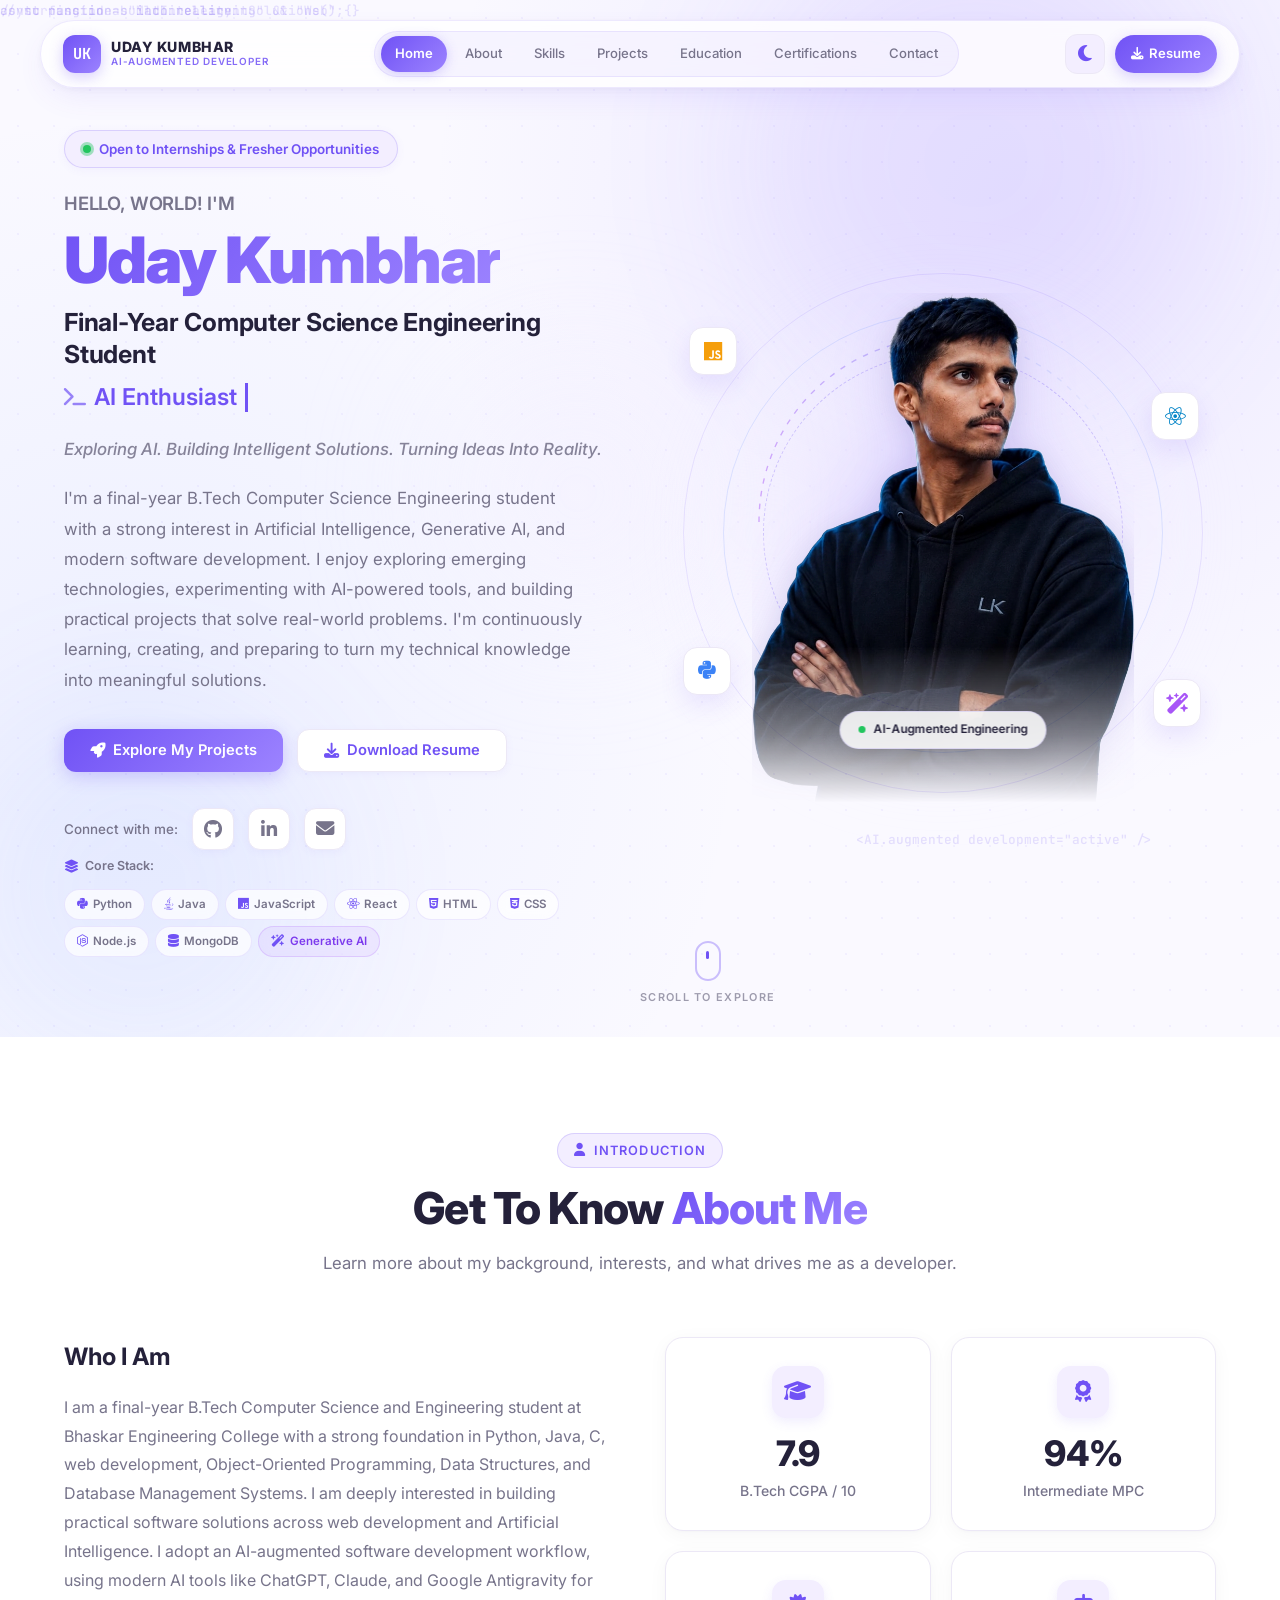
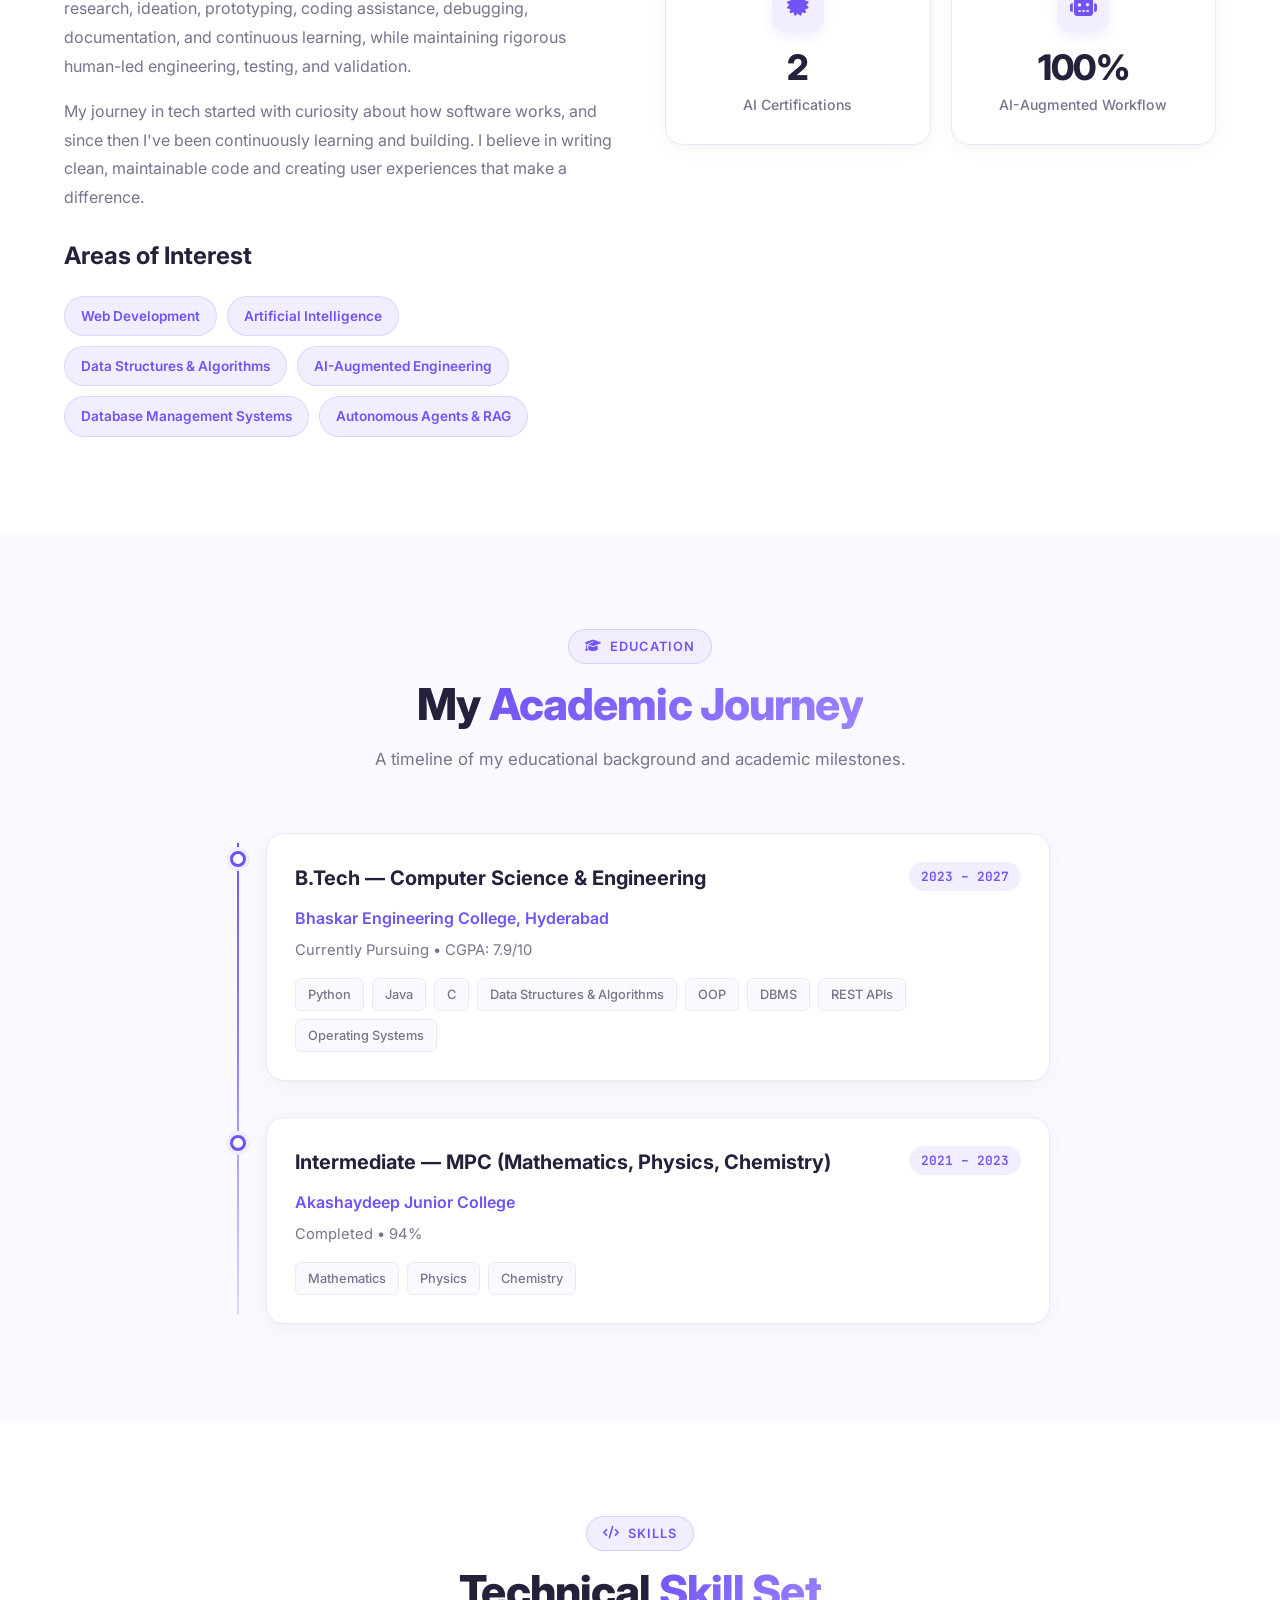
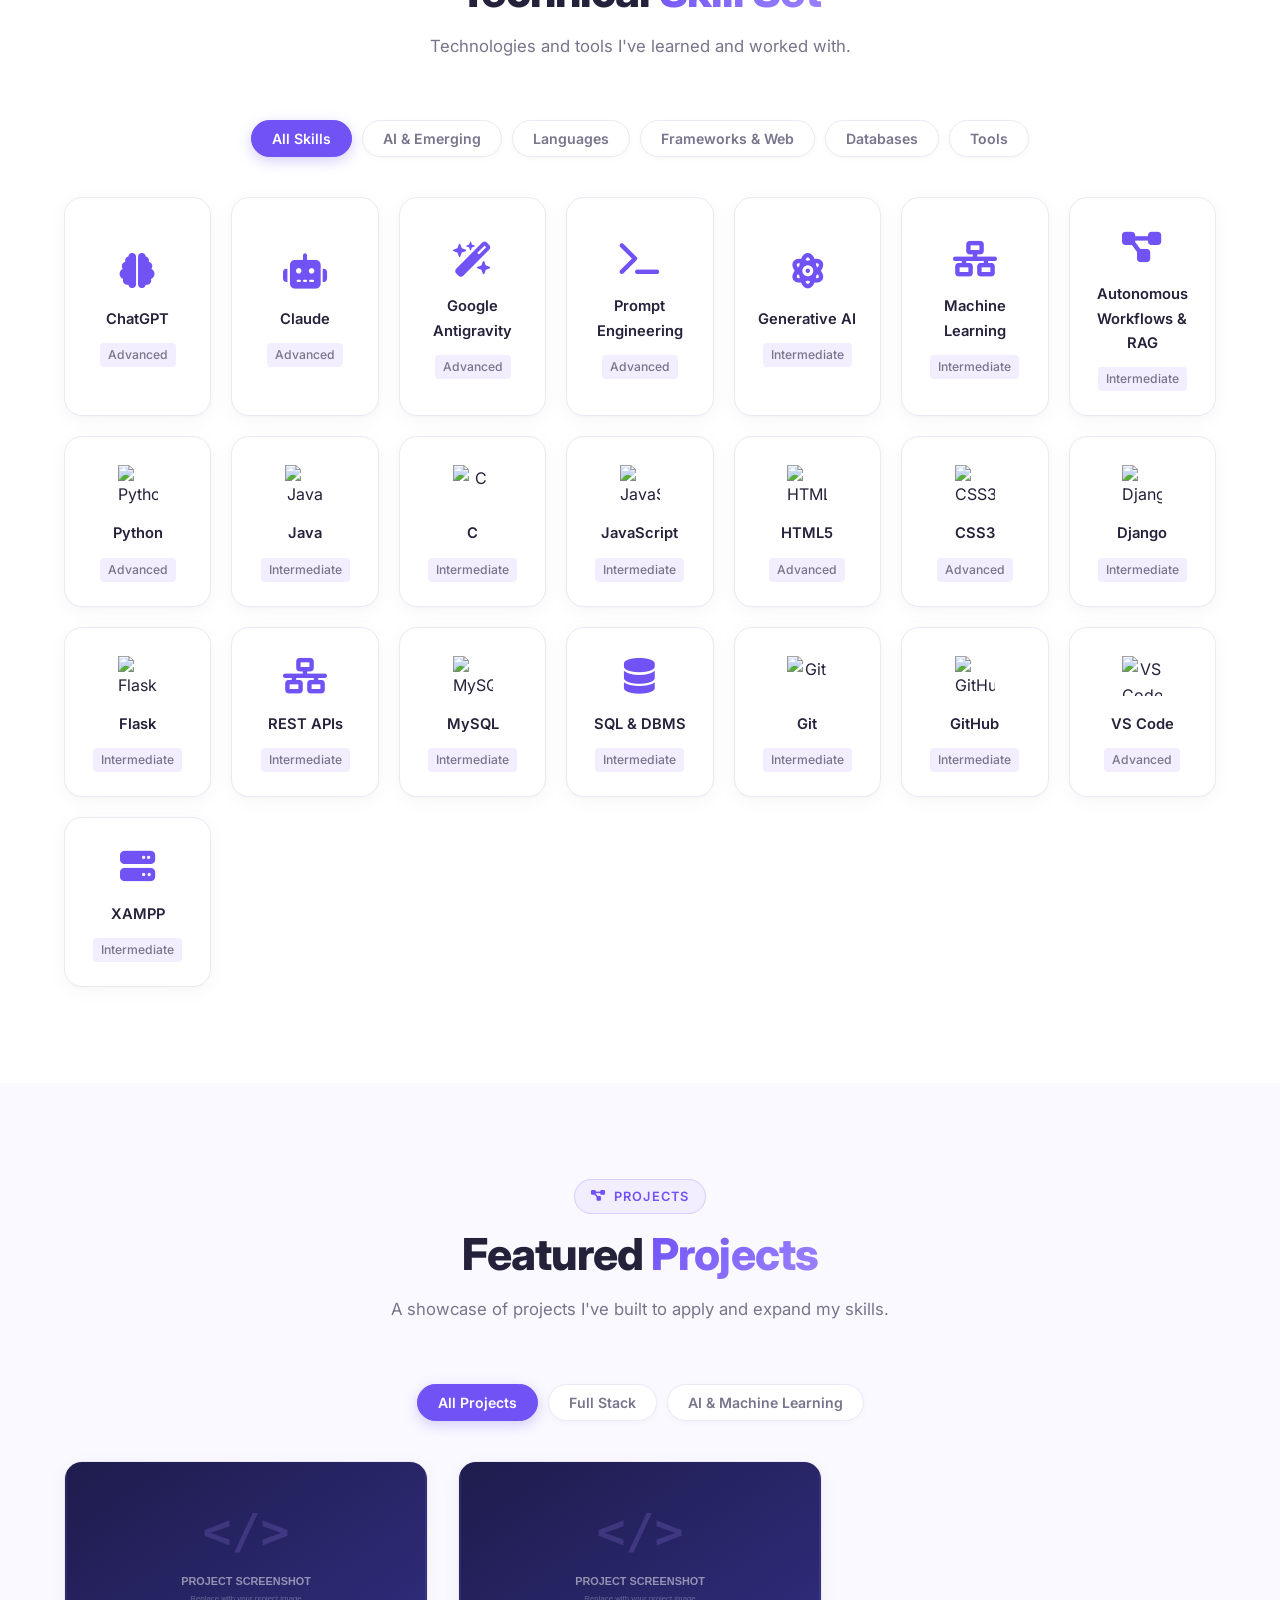
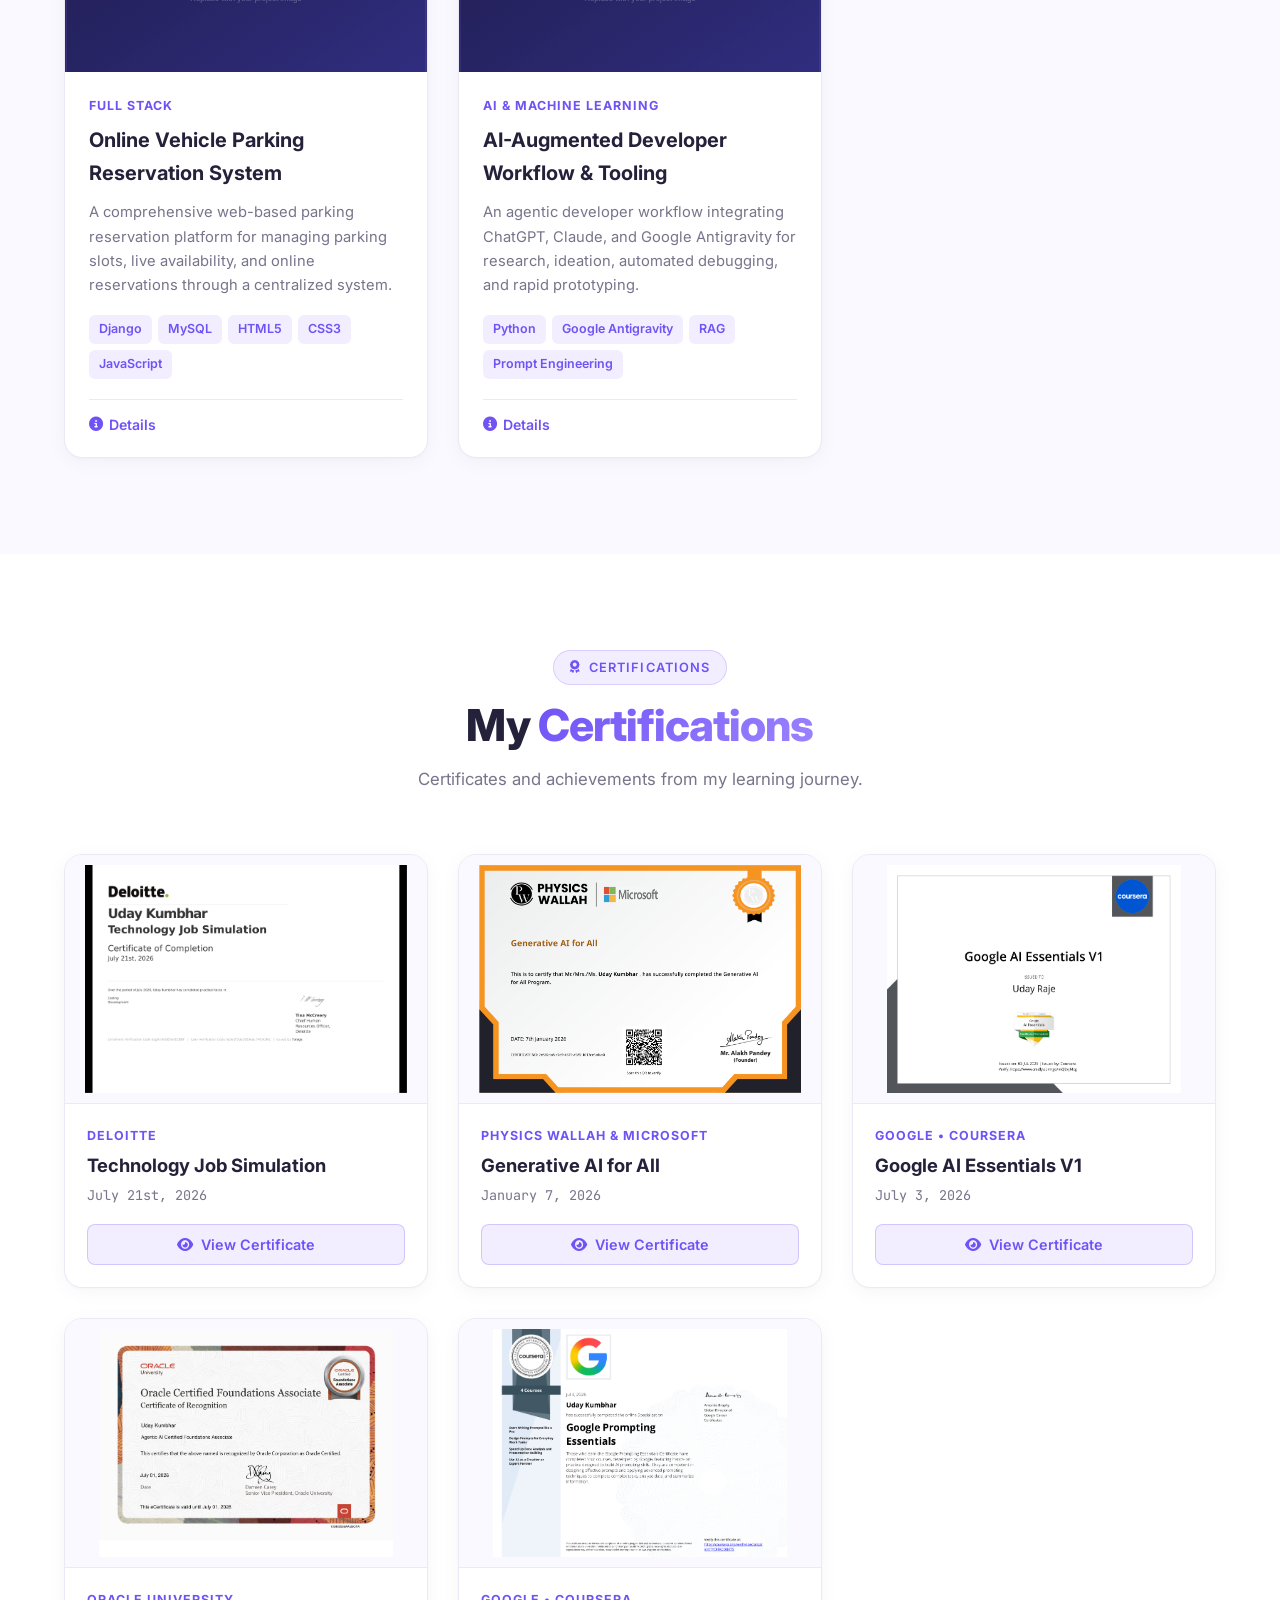
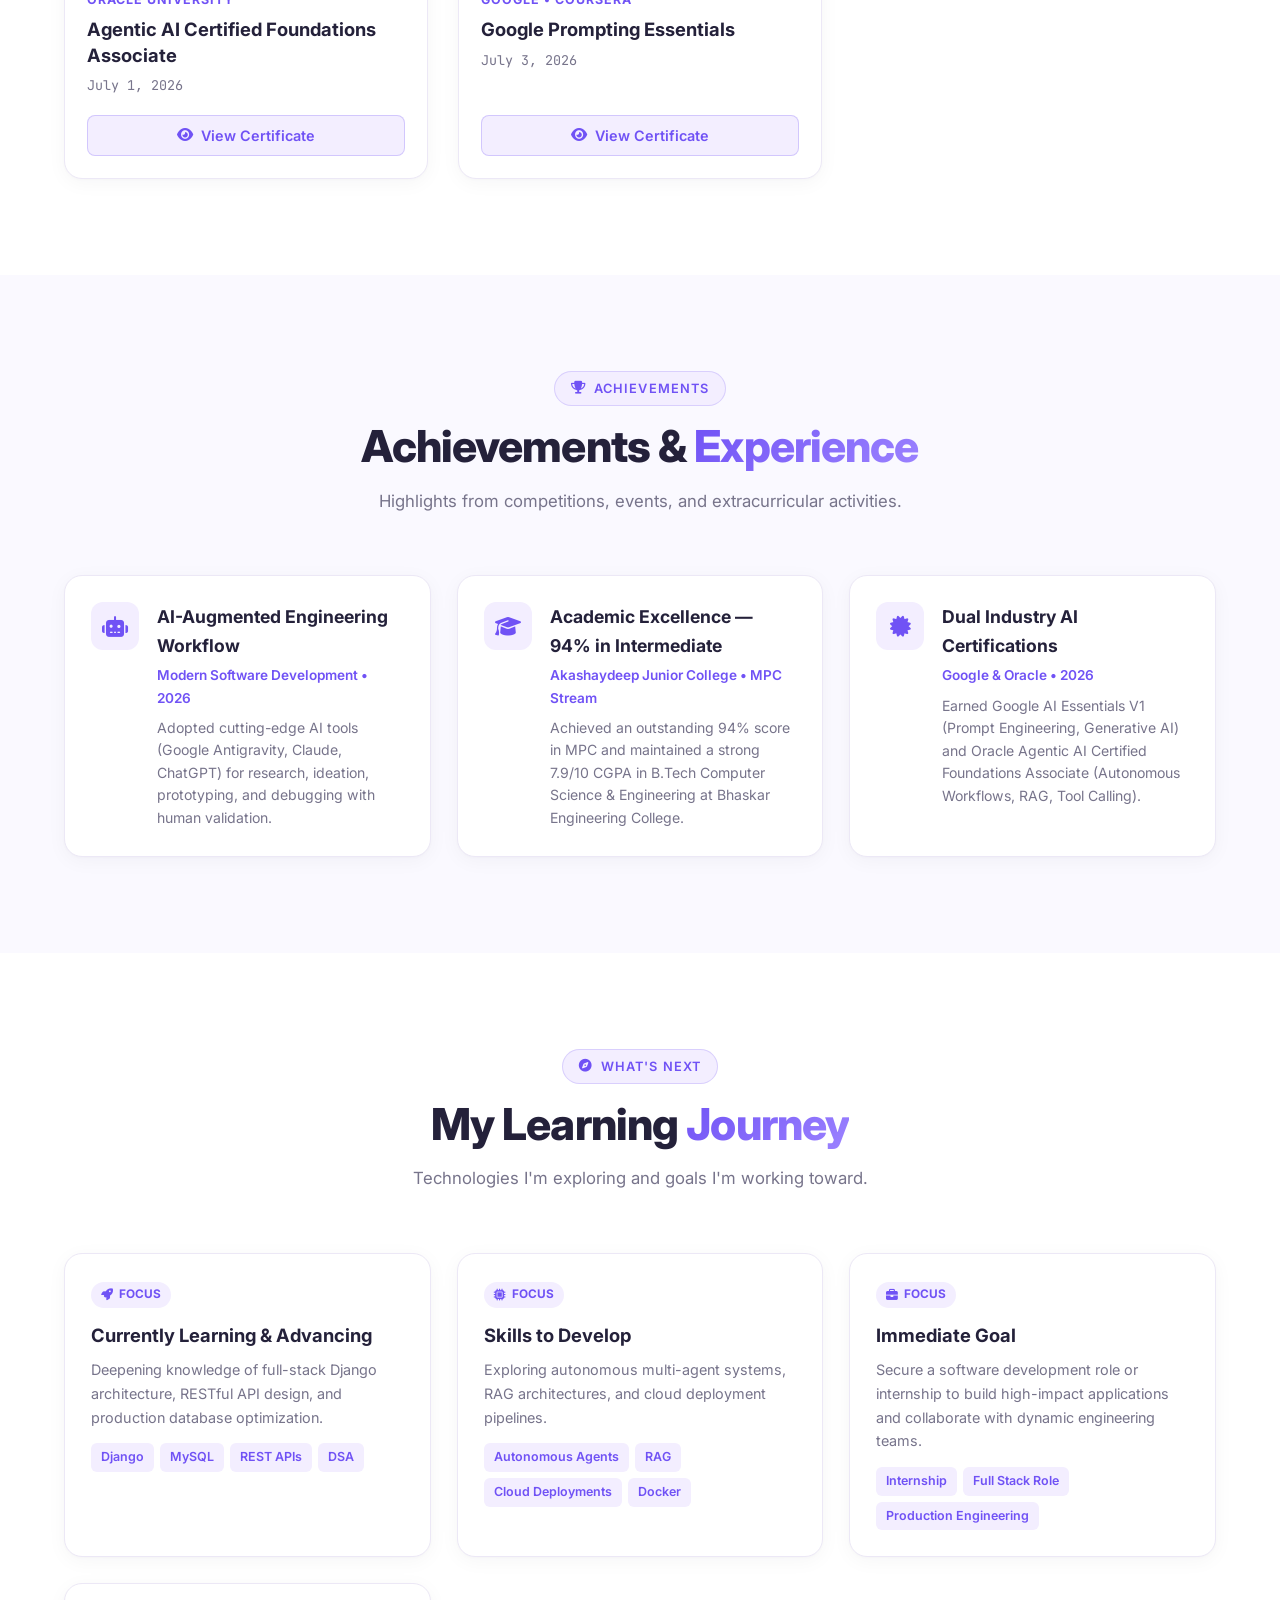
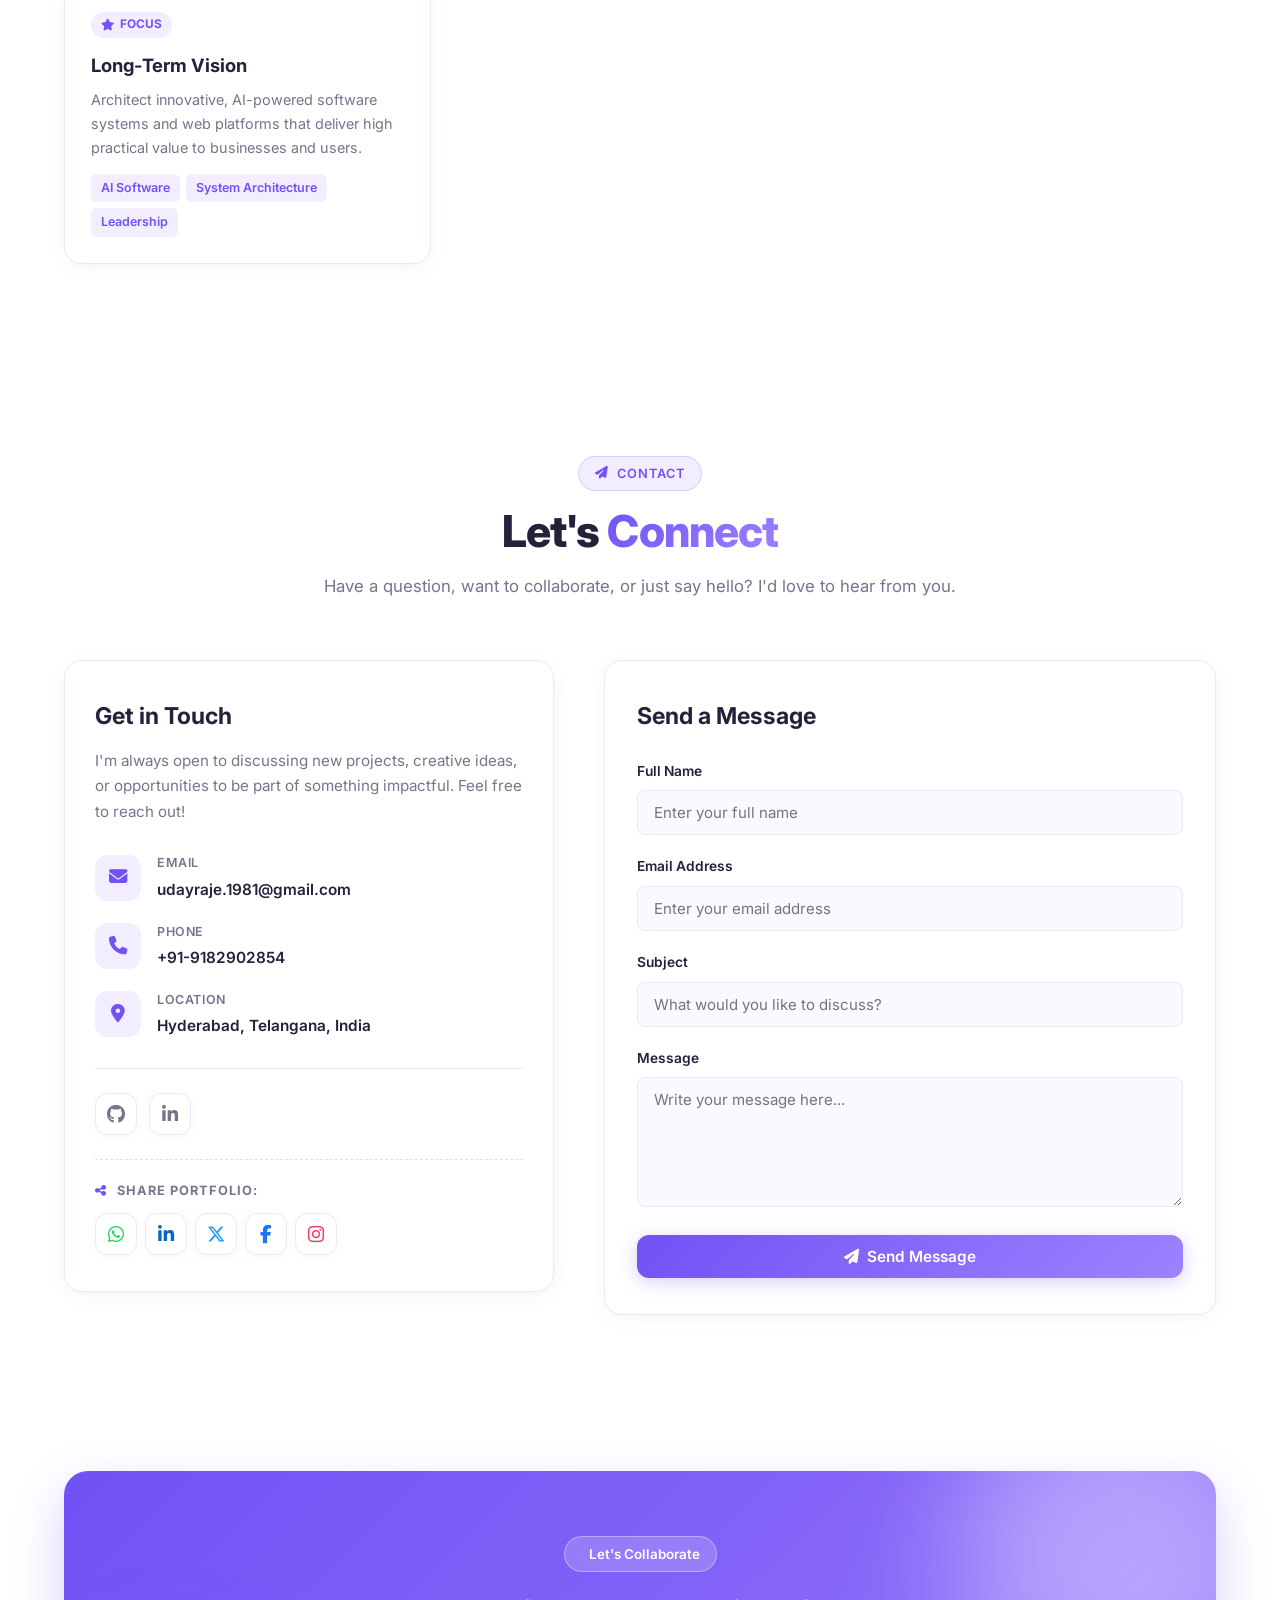
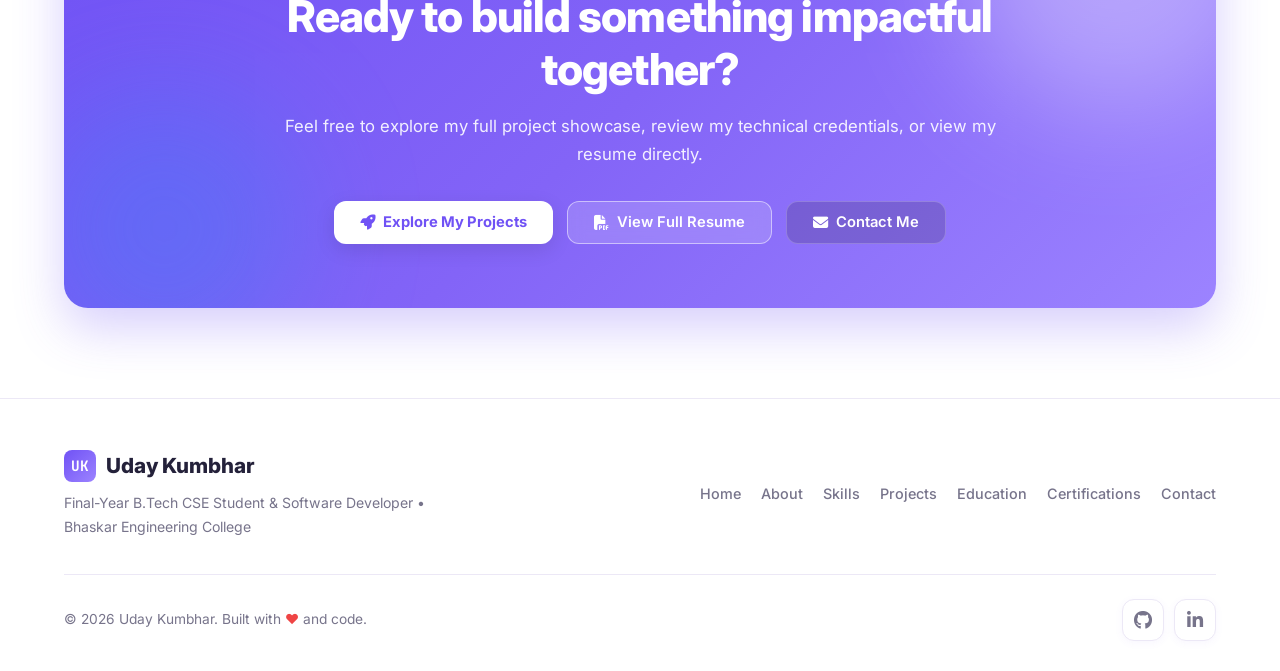
==== commit cc54a6e8: "feat(seo): complete OG site_name, alt description, and social sharing integration" ====
--- a/index.html
+++ b/index.html
@@ -1,19 +1,41 @@
 <!DOCTYPE html>
 <html lang="en">
+
 <head>
   <meta charset="UTF-8">
   <meta name="viewport" content="width=device-width, initial-scale=1.0">
 
   <!-- ── SEO & Meta ── -->
   <title>Uday Kumbhar | AI-Augmented Software Developer</title>
-  <meta name="description" content="Explore the official portfolio of Uday Kumbhar, AI-Augmented Software Developer and Final-Year B.Tech CSE student. Discover his projects, technical skills, certifications, web development work, and AI-powered applications.">  <meta name="keywords" content="portfolio, developer, computer science, web development, projects, Uday Kumbhar, Django, AI">
+  <meta name="description"
+    content="Explore Uday Kumbhar's portfolio showcasing AI-powered applications, software development projects, technical skills, certifications and professional experience.">
+  <meta name="keywords"
+    content="Uday Kumbhar, Uday Kumbhar Portfolio, Uday Kumbhar Software Developer, Uday Kumbhar Resume, AI-augmented developer, software engineer, web development">
   <meta name="author" content="Uday Kumbhar">
-
-  <!-- Open Graph -->
-  <meta property="og:title" content="Uday Kumbhar — Developer Portfolio">
-  <meta property="og:description" content="Personal portfolio of Uday Kumbhar, Final-Year B.Tech Computer Science and Engineering student.">
+  <link rel="canonical" href="https://uday-kumbhar-portfolio.vercel.app/">
+
+  <!-- Open Graph / Facebook -->
   <meta property="og:type" content="website">
-  <meta property="og:image" content="assets/images/profile-hero.png">
+  <meta property="og:site_name" content="Uday Kumbhar Portfolio">
+  <meta property="og:url" content="https://uday-kumbhar-portfolio.vercel.app/">
+  <meta property="og:title" content="Uday Kumbhar | AI-Augmented Software Developer">
+  <meta property="og:description"
+    content="Explore Uday Kumbhar's portfolio showcasing AI-powered applications, software development projects, technical skills, certifications and professional experience.">
+  <meta property="og:image" content="https://uday-kumbhar-portfolio.vercel.app/assets/images/og-preview.png">
+  <meta property="og:image:secure_url" content="https://uday-kumbhar-portfolio.vercel.app/assets/images/og-preview.png">
+  <meta property="og:image:type" content="image/png">
+  <meta property="og:image:width" content="1200">
+  <meta property="og:image:height" content="630">
+  <meta property="og:image:alt" content="Uday Kumbhar – AI-Augmented Software Developer Portfolio">
+
+  <!-- Twitter Card -->
+  <meta name="twitter:card" content="summary_large_image">
+  <meta name="twitter:url" content="https://uday-kumbhar-portfolio.vercel.app/">
+  <meta name="twitter:title" content="Uday Kumbhar | AI-Augmented Software Developer">
+  <meta name="twitter:description"
+    content="Explore Uday Kumbhar's portfolio showcasing AI-powered applications, software development projects, technical skills, certifications and professional experience.">
+  <meta name="twitter:image" content="https://uday-kumbhar-portfolio.vercel.app/assets/images/og-preview.png">
+  <meta name="twitter:image:alt" content="Uday Kumbhar – AI-Augmented Software Developer Portfolio">
 
   <!-- Favicon -->
   <link rel="icon" type="image/png" sizes="32x32" href="assets/favicon/favicon-32x32.png">
@@ -28,21 +50,78 @@
 
   <!-- Font Awesome Icons -->
   <link rel="stylesheet" href="https://cdnjs.cloudflare.com/ajax/libs/font-awesome/6.5.1/css/all.min.css"
-        integrity="sha512-DTOQO9RWCH3ppGqcWaEA1BIZOC6xxalwEsw9c2QQeAIftl+Vegovlnee1c9QX4TctnWMn13TZye+giMm8e2LwA=="
-        crossorigin="anonymous" referrerpolicy="no-referrer">
+    integrity="sha512-DTOQO9RWCH3ppGqcWaEA1BIZOC6xxalwEsw9c2QQeAIftl+Vegovlnee1c9QX4TctnWMn13TZye+giMm8e2LwA=="
+    crossorigin="anonymous" referrerpolicy="no-referrer">
 
   <!-- Main Stylesheet -->
   <link rel="stylesheet" href="css/style.css">
 
   <!-- Anti-FOUC: Apply saved theme before paint -->
   <script>
-    (function() {
+    (function () {
       var t = localStorage.getItem('portfolio-theme');
       if (!t && window.matchMedia && window.matchMedia('(prefers-color-scheme: dark)').matches) t = 'dark';
       if (t === 'dark') document.documentElement.setAttribute('data-theme', 'dark');
     })();
   </script>
 </head>
+
+<!-- Structured Data: Person & WebSite Schema (Schema.org JSON-LD) -->
+<script type="application/ld+json">
+  {
+    "@context": "https://schema.org",
+    "@graph": [
+      {
+        "@type": "Person",
+        "@id": "https://uday-kumbhar-portfolio.vercel.app/#person",
+        "name": "Uday Kumbhar",
+        "url": "https://uday-kumbhar-portfolio.vercel.app/",
+        "jobTitle": "AI-Augmented Software Developer",
+        "description": "Final-Year B.Tech Computer Science and Engineering student at Bhaskar Engineering College, specializing in AI-augmented software development, web engineering, and intelligent solutions.",
+        "image": "https://uday-kumbhar-portfolio.vercel.app/assets/images/profile-hero.png",
+        "sameAs": [
+          "https://github.com/udaykumbhar",
+          "https://linkedin.com/in/uday-kumbhar-b485a2361"
+        ],
+        "alumniOf": {
+          "@type": "CollegeOrUniversity",
+          "name": "Bhaskar Engineering College, Hyderabad",
+          "department": "Computer Science & Engineering"
+        },
+        "knowsAbout": [
+          "Artificial Intelligence",
+          "Generative AI",
+          "Machine Learning",
+          "Python",
+          "Java",
+          "C",
+          "JavaScript",
+          "HTML5",
+          "CSS3",
+          "Django",
+          "Flask",
+          "REST APIs",
+          "Data Structures & Algorithms",
+          "Database Management Systems",
+          "MySQL",
+          "Git"
+        ]
+      },
+      {
+        "@type": "WebSite",
+        "@id": "https://uday-kumbhar-portfolio.vercel.app/#website",
+        "url": "https://uday-kumbhar-portfolio.vercel.app/",
+        "name": "Uday Kumbhar Portfolio",
+        "description": "Explore Uday Kumbhar's portfolio featuring software development projects, AI-powered applications, technical skills, and professional resume.",
+        "publisher": {
+          "@id": "https://uday-kumbhar-portfolio.vercel.app/#person"
+        },
+        "inLanguage": "en"
+      }
+    ]
+  }
+  </script>
+
 <body>
 
   <!-- ============================
@@ -53,13 +132,13 @@
   </div>
   <script>
     // Fail-safe preloader guard: guarantees loader is removed even if external resources stall
-    (function() {
+    (function () {
       var loader = document.getElementById('page-loader');
       if (!loader) return;
       function hideLoader() {
         if (!loader || !loader.parentNode) return;
         loader.classList.add('fade-out');
-        setTimeout(function() {
+        setTimeout(function () {
           if (loader && loader.parentNode) {
             loader.style.display = 'none';
             loader.parentNode.removeChild(loader);
@@ -98,12 +177,14 @@
 
       <!-- Right: Actions & Theme Toggle -->
       <div class="nav-actions">
-        <button class="theme-toggle" id="theme-toggle" type="button" title="Toggle Dark Mode" aria-label="Toggle dark mode">
+        <button class="theme-toggle" id="theme-toggle" type="button" title="Toggle Dark Mode"
+          aria-label="Toggle dark mode">
           <i class="fa-solid fa-moon icon-moon"></i>
           <i class="fa-solid fa-sun icon-sun"></i>
         </button>
 
-        <a href="assets/resume/my-resume.pdf" download="Uday-Kumbhar-Resume.pdf" class="nav-resume-btn resume-download-btn" title="Download Resume PDF">
+        <a href="assets/resume/my-resume.pdf" download="Uday-Kumbhar-Resume.pdf"
+          class="nav-resume-btn resume-download-btn" title="Download Resume PDF">
           <i class="fa-solid fa-download"></i>
           <span>Resume</span>
         </a>
@@ -151,7 +232,7 @@
         <!-- Headlines & Animated Designation -->
         <div class="hero-headlines reveal reveal-delay-2">
           <h2 class="hero-main-headline">Final-Year Computer Science Engineering Student</h2>
-          
+
           <div class="hero-title" aria-label="Professional Roles">
             <span class="hero-title-prefix"><i class="fa-solid fa-terminal"></i></span>
             <span id="hero-title-text" class="rotating-text">AI Enthusiast</span>
@@ -163,7 +244,10 @@
 
         <!-- Bio Description -->
         <p class="hero-description reveal reveal-delay-2" id="hero-description">
-          I'm a final-year B.Tech Computer Science Engineering student with a strong interest in Artificial Intelligence, Generative AI, and modern software development. I enjoy exploring emerging technologies, experimenting with AI-powered tools, and building practical projects that solve real-world problems. I'm continuously learning, creating, and preparing to turn my technical knowledge into meaningful solutions.
+          I'm a final-year B.Tech Computer Science Engineering student with a strong interest in Artificial
+          Intelligence, Generative AI, and modern software development. I enjoy exploring emerging technologies,
+          experimenting with AI-powered tools, and building practical projects that solve real-world problems. I'm
+          continuously learning, creating, and preparing to turn my technical knowledge into meaningful solutions.
         </p>
 
         <!-- Call-to-Action Buttons -->
@@ -171,7 +255,8 @@
           <a href="#projects" class="btn btn--primary">
             <i class="fa-solid fa-rocket"></i> Explore My Projects
           </a>
-          <a href="assets/resume/my-resume.pdf" download="Uday-Kumbhar-Resume.pdf" class="btn btn--outline resume-download-btn">
+          <a href="assets/resume/my-resume.pdf" download="Uday-Kumbhar-Resume.pdf"
+            class="btn btn--outline resume-download-btn">
             <i class="fa-solid fa-download"></i> Download Resume
           </a>
         </div>
@@ -179,10 +264,12 @@
         <!-- Social Connections -->
         <div class="hero-socials reveal reveal-delay-4">
           <span class="hero-socials-label">Connect with me:</span>
-          <a href="https://github.com/udaykumbhar" target="_blank" rel="noopener" class="social-link" id="social-github" aria-label="GitHub">
+          <a href="https://github.com/udaykumbhar" target="_blank" rel="noopener" class="social-link" id="social-github"
+            aria-label="GitHub">
             <i class="fa-brands fa-github"></i>
           </a>
-          <a href="https://linkedin.com/in/uday-kumbhar-b485a2361" target="_blank" rel="noopener" class="social-link" id="social-linkedin" aria-label="LinkedIn">
+          <a href="https://linkedin.com/in/uday-kumbhar-b485a2361" target="_blank" rel="noopener" class="social-link"
+            id="social-linkedin" aria-label="LinkedIn">
             <i class="fa-brands fa-linkedin-in"></i>
           </a>
           <a href="mailto:udayraje.1981@gmail.com" class="social-link" id="social-email" aria-label="Email">
@@ -217,13 +304,15 @@
           <div class="hero-cutout-ring hero-cutout-ring--1"></div>
           <div class="hero-cutout-ring hero-cutout-ring--2"></div>
           <div class="hero-cutout-ring hero-cutout-ring--3"></div>
-          <svg class="hero-cutout-curve" viewBox="0 0 500 500" fill="none" xmlns="http://www.w3.org/2000/svg" aria-hidden="true">
-            <path d="M 50,250 A 200,200 0 0,1 450,250" stroke="url(#cutoutGrad)" stroke-width="1.5" stroke-dasharray="6 8" opacity="0.6"/>
+          <svg class="hero-cutout-curve" viewBox="0 0 500 500" fill="none" xmlns="http://www.w3.org/2000/svg"
+            aria-hidden="true">
+            <path d="M 50,250 A 200,200 0 0,1 450,250" stroke="url(#cutoutGrad)" stroke-width="1.5"
+              stroke-dasharray="6 8" opacity="0.6" />
             <defs>
               <linearGradient id="cutoutGrad" x1="0%" y1="0%" x2="100%" y2="0%">
-                <stop offset="0%" stop-color="#a855f7" stop-opacity="0.8"/>
-                <stop offset="50%" stop-color="#6366f1" stop-opacity="0.5"/>
-                <stop offset="100%" stop-color="#3b82f6" stop-opacity="0"/>
+                <stop offset="0%" stop-color="#a855f7" stop-opacity="0.8" />
+                <stop offset="50%" stop-color="#6366f1" stop-opacity="0.5" />
+                <stop offset="100%" stop-color="#3b82f6" stop-opacity="0" />
               </linearGradient>
             </defs>
           </svg>
@@ -232,7 +321,8 @@
           <div class="hero-float-icon hero-float-icon--js" title="JavaScript"><i class="fa-brands fa-js"></i></div>
           <div class="hero-float-icon hero-float-icon--react" title="React"><i class="fa-brands fa-react"></i></div>
           <div class="hero-float-icon hero-float-icon--python" title="Python"><i class="fa-brands fa-python"></i></div>
-          <div class="hero-float-icon hero-float-icon--ai" title="Artificial Intelligence"><i class="fa-solid fa-wand-magic-sparkles"></i></div>
+          <div class="hero-float-icon hero-float-icon--ai" title="Artificial Intelligence"><i
+              class="fa-solid fa-wand-magic-sparkles"></i></div>
 
           <!-- Floating Identity Glass Tag -->
           <div class="hero-status-pill">
@@ -242,10 +332,8 @@
 
           <!-- High-Resolution Portrait Cutout Image -->
           <div class="hero-cutout-container">
-            <img src="assets/images/profile-hero.png"
-                 alt="Uday Kumbhar — Profile Photograph"
-                 id="hero-profile-img"
-                 class="hero-cutout-img">
+            <img src="assets/images/profile-hero.png" alt="Uday Kumbhar — Profile Photograph" id="hero-profile-img"
+              class="hero-cutout-img">
           </div>
         </div>
       </div>
@@ -420,14 +508,16 @@
       <div class="section-header reveal">
         <span class="section-badge"><i class="fa-solid fa-paper-plane"></i> Contact</span>
         <h2 class="section-title">Let's <span class="highlight">Connect</span></h2>
-        <p class="section-subtitle">Have a question, want to collaborate, or just say hello? I'd love to hear from you.</p>
+        <p class="section-subtitle">Have a question, want to collaborate, or just say hello? I'd love to hear from you.
+        </p>
       </div>
 
       <div class="contact-grid">
         <!-- Contact Info -->
         <div class="contact-info reveal">
           <h3>Get in Touch</h3>
-          <p>I'm always open to discussing new projects, creative ideas, or opportunities to be part of something impactful. Feel free to reach out!</p>
+          <p>I'm always open to discussing new projects, creative ideas, or opportunities to be part of something
+            impactful. Feel free to reach out!</p>
 
           <div class="contact-methods">
             <div class="contact-method">
@@ -456,15 +546,54 @@
           </div>
 
           <div class="contact-socials">
-            <a href="#" target="_blank" rel="noopener" class="social-link" id="contact-social-github" aria-label="GitHub">
+            <a href="#" target="_blank" rel="noopener" class="social-link" id="contact-social-github"
+              aria-label="GitHub">
               <i class="fa-brands fa-github"></i>
             </a>
-            <a href="#" target="_blank" rel="noopener" class="social-link" id="contact-social-linkedin" aria-label="LinkedIn">
+            <a href="#" target="_blank" rel="noopener" class="social-link" id="contact-social-linkedin"
+              aria-label="LinkedIn">
               <i class="fa-brands fa-linkedin-in"></i>
             </a>
-            <a href="#" target="_blank" rel="noopener" class="social-link" id="contact-social-twitter" aria-label="Twitter" style="display:none;">
+            <a href="#" target="_blank" rel="noopener" class="social-link" id="contact-social-twitter"
+              aria-label="Twitter" style="display:none;">
               <i class="fa-brands fa-x-twitter"></i>
             </a>
+          </div>
+
+          <!-- Quick Share Portfolio Strip -->
+          <div class="share-portfolio-strip" style="margin-top: 24px; padding-top: 20px; border-top: 1px dashed rgba(112, 82, 245, 0.2);">
+            <span style="display:block; font-size: 0.8rem; font-weight: 700; text-transform: uppercase; letter-spacing: 0.08em; color: var(--color-text-secondary); margin-bottom: 12px;">
+              <i class="fa-solid fa-share-nodes" style="color: var(--color-primary); margin-right: 6px;"></i> Share Portfolio:
+            </span>
+            <div style="display: flex; gap: 8px; flex-wrap: wrap;">
+              <!-- WhatsApp Share -->
+              <a href="https://wa.me/?text=Check%20out%20Uday%20Kumbhar's%20portfolio%20%E2%80%94%20AI-Augmented%20Software%20Developer%3A%20https%3A%2F%2Fuday-kumbhar-portfolio.vercel.app%2F" 
+                 target="_blank" rel="noopener noreferrer" class="social-link" title="Share via WhatsApp" aria-label="Share via WhatsApp" style="color: #25D366;">
+                <i class="fa-brands fa-whatsapp"></i>
+              </a>
+              <!-- LinkedIn Share -->
+              <a href="https://www.linkedin.com/sharing/share-offsite/?url=https%3A%2F%2Fuday-kumbhar-portfolio.vercel.app%2F" 
+                 target="_blank" rel="noopener noreferrer" class="social-link" title="Share on LinkedIn" aria-label="Share on LinkedIn" style="color: #0A66C2;">
+                <i class="fa-brands fa-linkedin-in"></i>
+              </a>
+              <!-- X (Twitter) Share -->
+              <a href="https://twitter.com/intent/tweet?text=Explore%20Uday%20Kumbhar's%20portfolio%20%E2%80%94%20AI-Augmented%20Software%20Developer&url=https%3A%2F%2Fuday-kumbhar-portfolio.vercel.app%2F" 
+                 target="_blank" rel="noopener noreferrer" class="social-link" title="Share on X" aria-label="Share on X" style="color: #1DA1F2;">
+                <i class="fa-brands fa-x-twitter"></i>
+              </a>
+              <!-- Facebook Share -->
+              <a href="https://www.facebook.com/sharer/sharer.php?u=https%3A%2F%2Fuday-kumbhar-portfolio.vercel.app%2F" 
+                 target="_blank" rel="noopener noreferrer" class="social-link" title="Share on Facebook" aria-label="Share on Facebook" style="color: #1877F2;">
+                <i class="fa-brands fa-facebook-f"></i>
+              </a>
+              <!-- Instagram Friendly / Native Web Share API & Copy Link Button -->
+              <button type="button" class="social-link" id="share-copy-link-btn" title="Share to Instagram / Copy Portfolio Link" aria-label="Share or Copy Link" style="color: #E4405F; cursor: pointer;">
+                <i class="fa-brands fa-instagram"></i>
+              </button>
+            </div>
+            <div id="share-toast" style="display: none; font-size: 0.76rem; font-weight: 600; color: var(--color-primary); margin-top: 8px;">
+              <i class="fa-solid fa-check"></i> Portfolio link copied! Ready to paste into Instagram Bio, Story sticker, or DM.
+            </div>
           </div>
         </div>
 
@@ -480,25 +609,29 @@
 
             <div class="form-group">
               <label for="form-name">Full Name</label>
-              <input type="text" id="form-name" name="from_name" class="form-control" placeholder="Enter your full name" required maxlength="100">
+              <input type="text" id="form-name" name="from_name" class="form-control" placeholder="Enter your full name"
+                required maxlength="100">
               <p class="form-error">This field is required</p>
             </div>
 
             <div class="form-group">
               <label for="form-email">Email Address</label>
-              <input type="email" id="form-email" name="from_email" class="form-control" placeholder="Enter your email address" required maxlength="150">
+              <input type="email" id="form-email" name="from_email" class="form-control"
+                placeholder="Enter your email address" required maxlength="150">
               <p class="form-error">Please enter a valid email</p>
             </div>
 
             <div class="form-group">
               <label for="form-subject">Subject</label>
-              <input type="text" id="form-subject" name="subject" class="form-control" placeholder="What would you like to discuss?" required maxlength="200">
+              <input type="text" id="form-subject" name="subject" class="form-control"
+                placeholder="What would you like to discuss?" required maxlength="200">
               <p class="form-error">This field is required</p>
             </div>
 
             <div class="form-group">
               <label for="form-message">Message</label>
-              <textarea id="form-message" name="message" class="form-control" placeholder="Write your message here..." required maxlength="3000"></textarea>
+              <textarea id="form-message" name="message" class="form-control" placeholder="Write your message here..."
+                required maxlength="3000"></textarea>
               <p class="form-error">This field is required</p>
             </div>
 
@@ -525,7 +658,8 @@
         <div class="cta-banner-content">
           <span class="cta-badge"><i class="fa-solid fa-sparkles"></i> Let's Collaborate</span>
           <h2 class="cta-title">Ready to build something impactful together?</h2>
-          <p class="cta-subtitle">Feel free to explore my full project showcase, review my technical credentials, or view my resume directly.</p>
+          <p class="cta-subtitle">Feel free to explore my full project showcase, review my technical credentials, or
+            view my resume directly.</p>
           <div class="cta-actions">
             <a href="#projects" class="btn btn--white">
               <i class="fa-solid fa-rocket"></i> Explore My Projects
@@ -568,8 +702,10 @@
           <span class="footer-heart">♥</span> and code.
         </p>
         <div class="footer-socials">
-          <a href="https://github.com" target="_blank" rel="noopener" class="social-link" aria-label="GitHub"><i class="fa-brands fa-github"></i></a>
-          <a href="https://linkedin.com" target="_blank" rel="noopener" class="social-link" aria-label="LinkedIn"><i class="fa-brands fa-linkedin-in"></i></a>
+          <a href="https://github.com" target="_blank" rel="noopener" class="social-link" aria-label="GitHub"><i
+              class="fa-brands fa-github"></i></a>
+          <a href="https://linkedin.com" target="_blank" rel="noopener" class="social-link" aria-label="LinkedIn"><i
+              class="fa-brands fa-linkedin-in"></i></a>
         </div>
       </div>
     </div>
@@ -603,7 +739,8 @@
   <!-- ============================
        VIEW-ONLY CERTIFICATE VIEWER MODAL
        ============================ -->
-  <div class="modal-overlay cert-viewer-overlay" id="cert-viewer-modal" role="dialog" aria-modal="true" aria-label="Certificate Viewer">
+  <div class="modal-overlay cert-viewer-overlay" id="cert-viewer-modal" role="dialog" aria-modal="true"
+    aria-label="Certificate Viewer">
     <div class="cert-viewer-dialog">
       <!-- Fixed Header -->
       <header class="cert-viewer-header">
@@ -623,13 +760,15 @@
             <button class="cert-zoom-btn" id="cert-zoom-in-btn" type="button" title="Zoom In" aria-label="Zoom in">
               <i class="fa-solid fa-plus"></i>
             </button>
-            <button class="cert-zoom-btn cert-zoom-btn--reset" id="cert-zoom-reset-btn" type="button" title="Reset Zoom (100%)" aria-label="Reset zoom to 100%">
+            <button class="cert-zoom-btn cert-zoom-btn--reset" id="cert-zoom-reset-btn" type="button"
+              title="Reset Zoom (100%)" aria-label="Reset zoom to 100%">
               <i class="fa-solid fa-rotate-right"></i>
             </button>
           </div>
 
           <!-- Close Button -->
-          <button class="cert-viewer-close-btn" id="cert-viewer-close-btn" type="button" title="Close Certificate (Esc)" aria-label="Close certificate viewer">
+          <button class="cert-viewer-close-btn" id="cert-viewer-close-btn" type="button" title="Close Certificate (Esc)"
+            aria-label="Close certificate viewer">
             <i class="fa-solid fa-xmark"></i>
           </button>
         </div>
@@ -673,7 +812,8 @@
   <!-- ============================
        SUCCESS POPUP MODAL
        ============================ -->
-  <div class="success-popup-overlay" id="success-popup" role="dialog" aria-modal="true" aria-label="Message sent successfully">
+  <div class="success-popup-overlay" id="success-popup" role="dialog" aria-modal="true"
+    aria-label="Message sent successfully">
     <div class="success-popup">
       <button class="success-popup-close" id="success-popup-close" aria-label="Close popup">
         <i class="fa-solid fa-xmark"></i>
@@ -682,15 +822,17 @@
       <!-- Animated Checkmark -->
       <div class="success-icon-wrap">
         <svg class="success-checkmark" viewBox="0 0 80 80" xmlns="http://www.w3.org/2000/svg">
-          <circle class="checkmark-circle" cx="40" cy="40" r="36" fill="none" stroke-width="3"/>
-          <path class="checkmark-tick" d="M24 42 L35 53 L56 28" fill="none" stroke-width="3.5" stroke-linecap="round" stroke-linejoin="round"/>
+          <circle class="checkmark-circle" cx="40" cy="40" r="36" fill="none" stroke-width="3" />
+          <path class="checkmark-tick" d="M24 42 L35 53 L56 28" fill="none" stroke-width="3.5" stroke-linecap="round"
+            stroke-linejoin="round" />
         </svg>
       </div>
 
       <span class="success-label">MESSAGE DELIVERED</span>
       <h2 class="success-heading">Thank You!</h2>
       <h3 class="success-subheading">Your message has been sent successfully.</h3>
-      <p class="success-description">I appreciate you taking the time to reach out. I'll review your message and get back to you as soon as possible.</p>
+      <p class="success-description">I appreciate you taking the time to reach out. I'll review your message and get
+        back to you as soon as possible.</p>
       <p class="success-footer-text">Looking forward to connecting with you!</p>
 
       <button class="btn btn--primary success-popup-btn" id="success-popup-back">
@@ -731,4 +873,5 @@
   <!-- Main Script -->
   <script src="js/script.js"></script>
 </body>
-</html>
+
+</html>
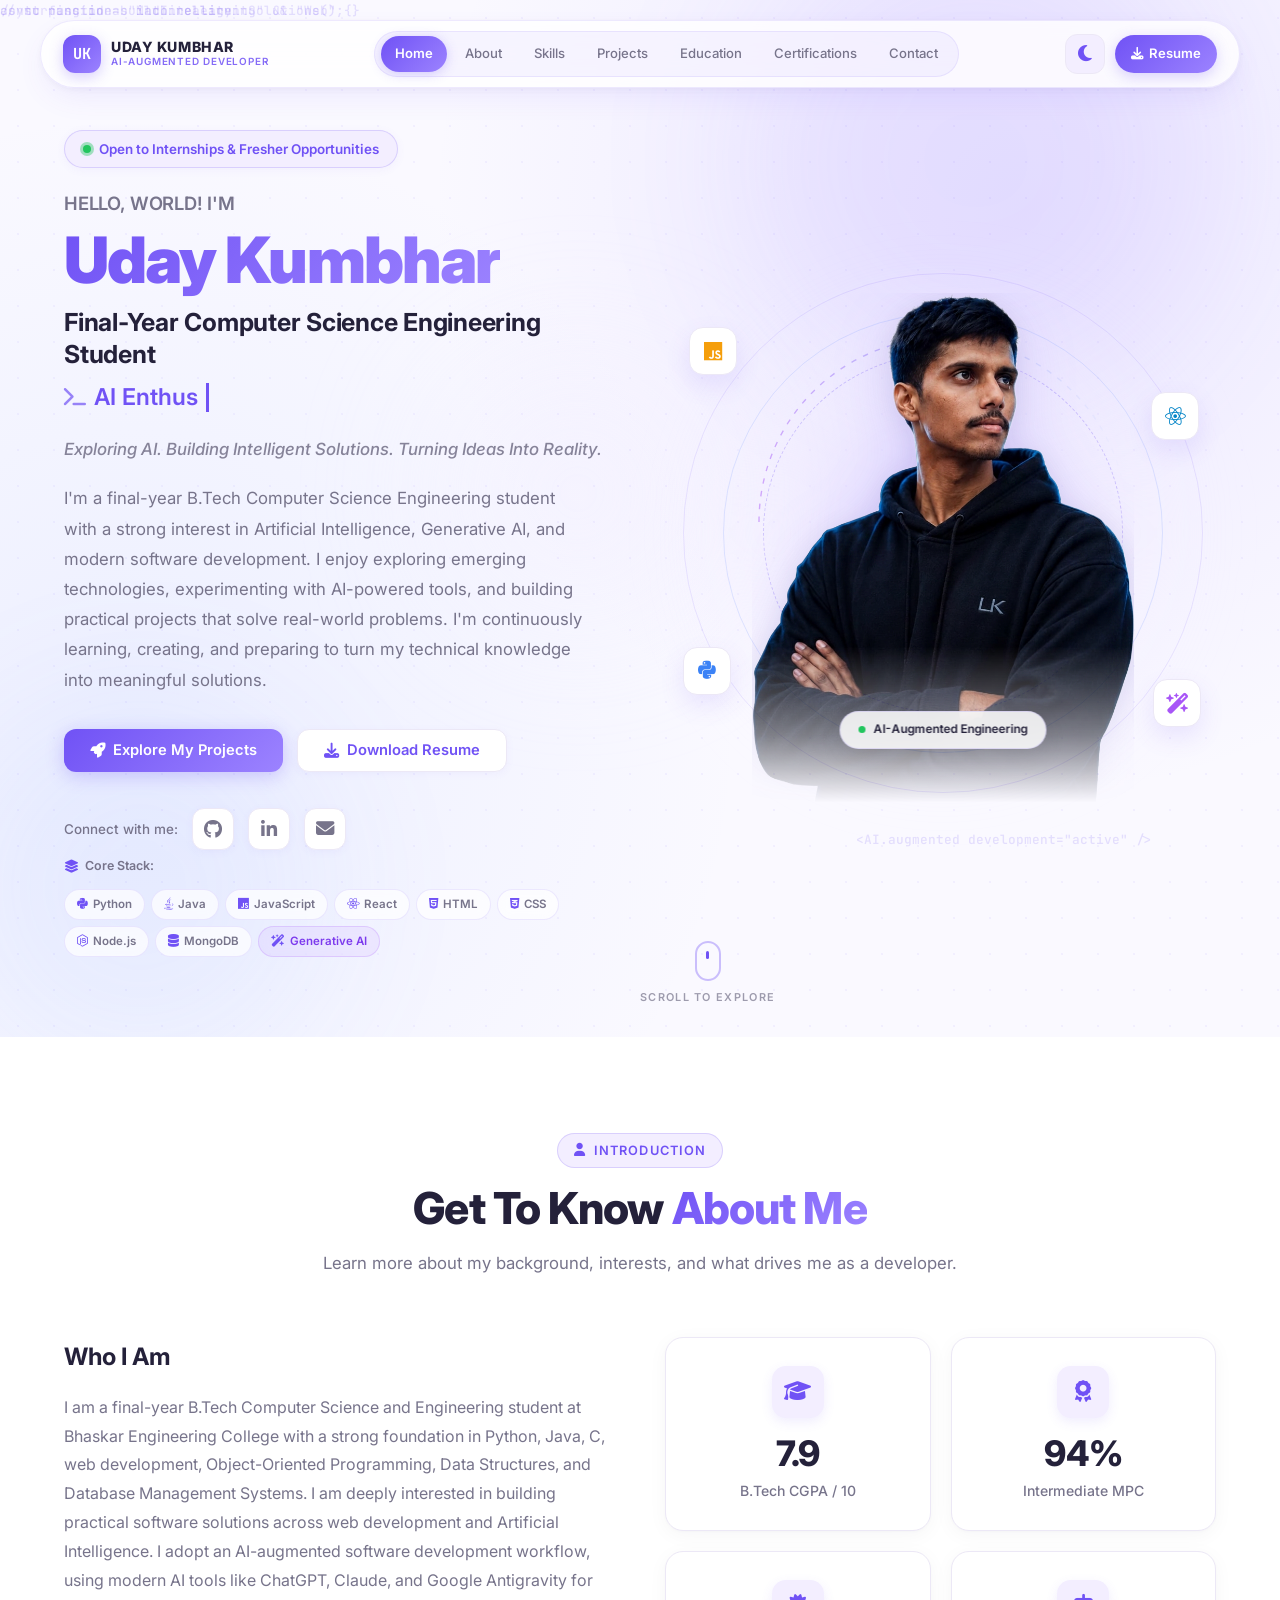
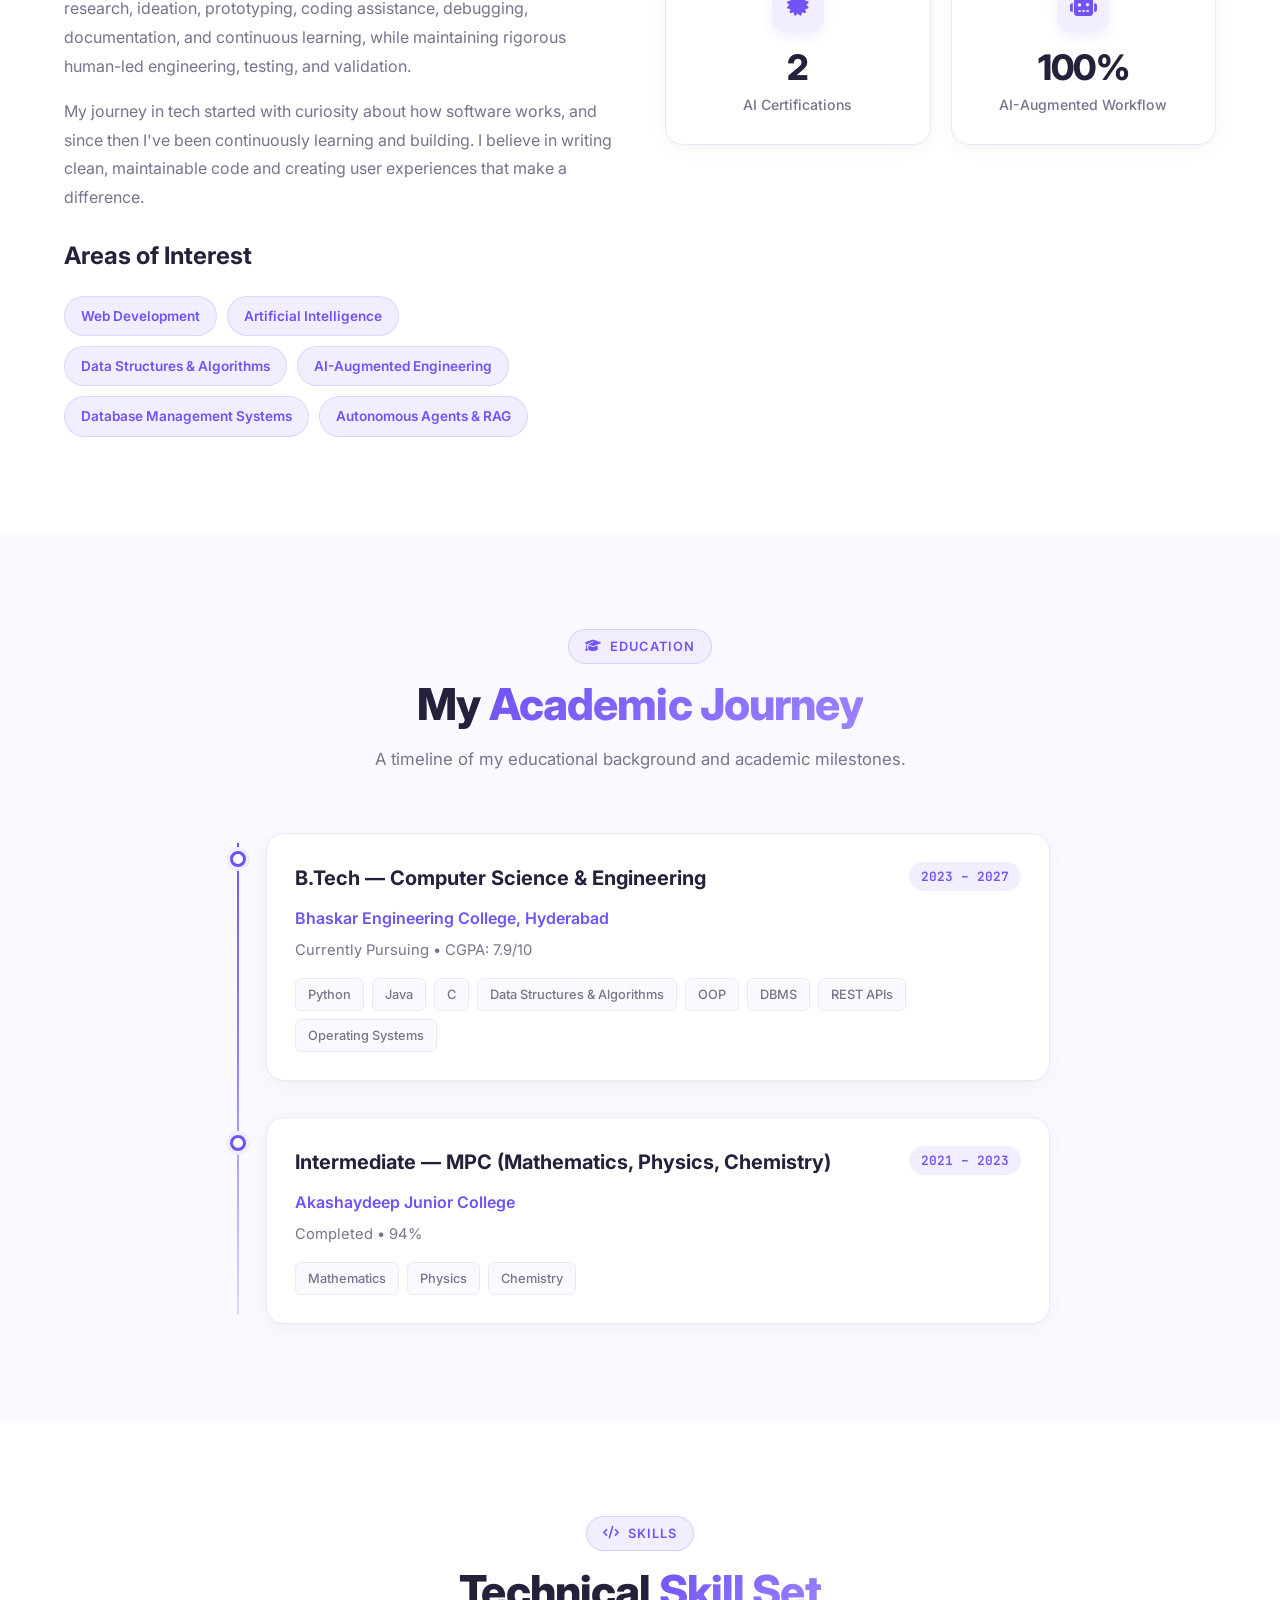
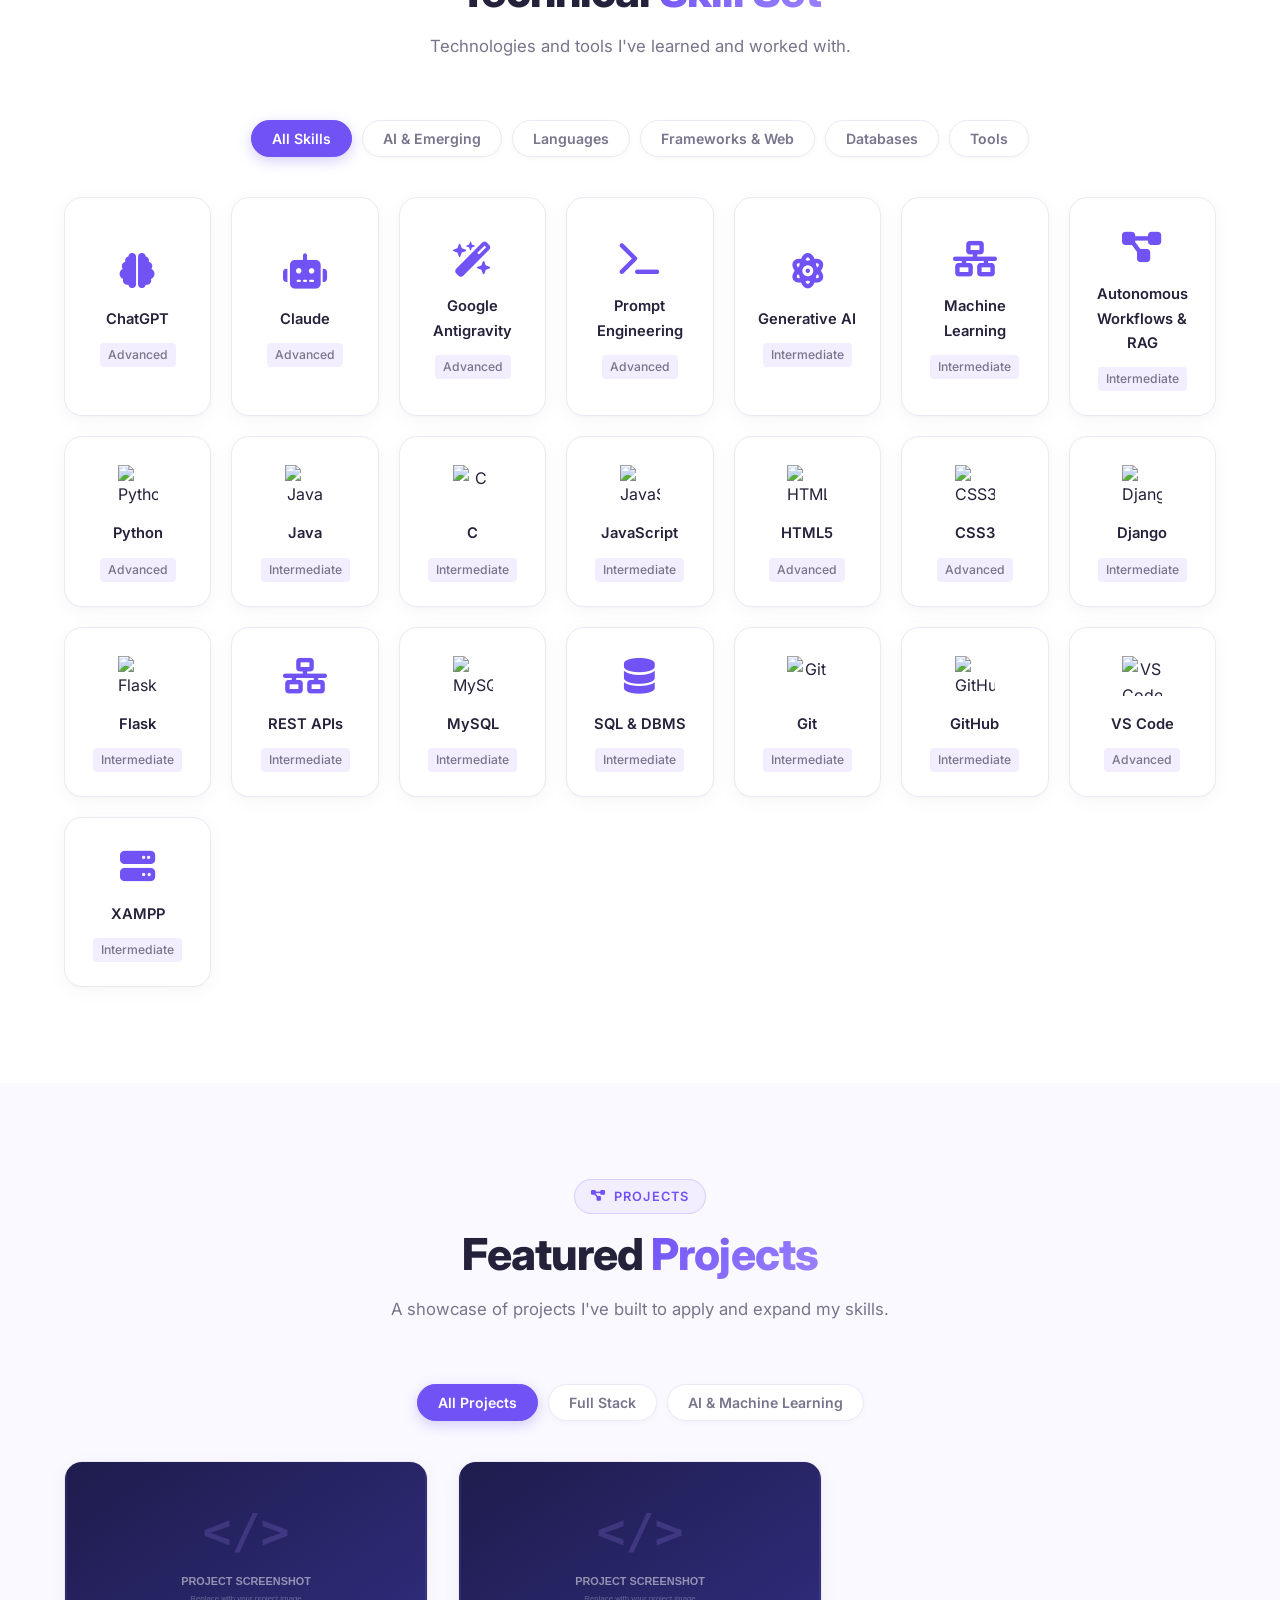
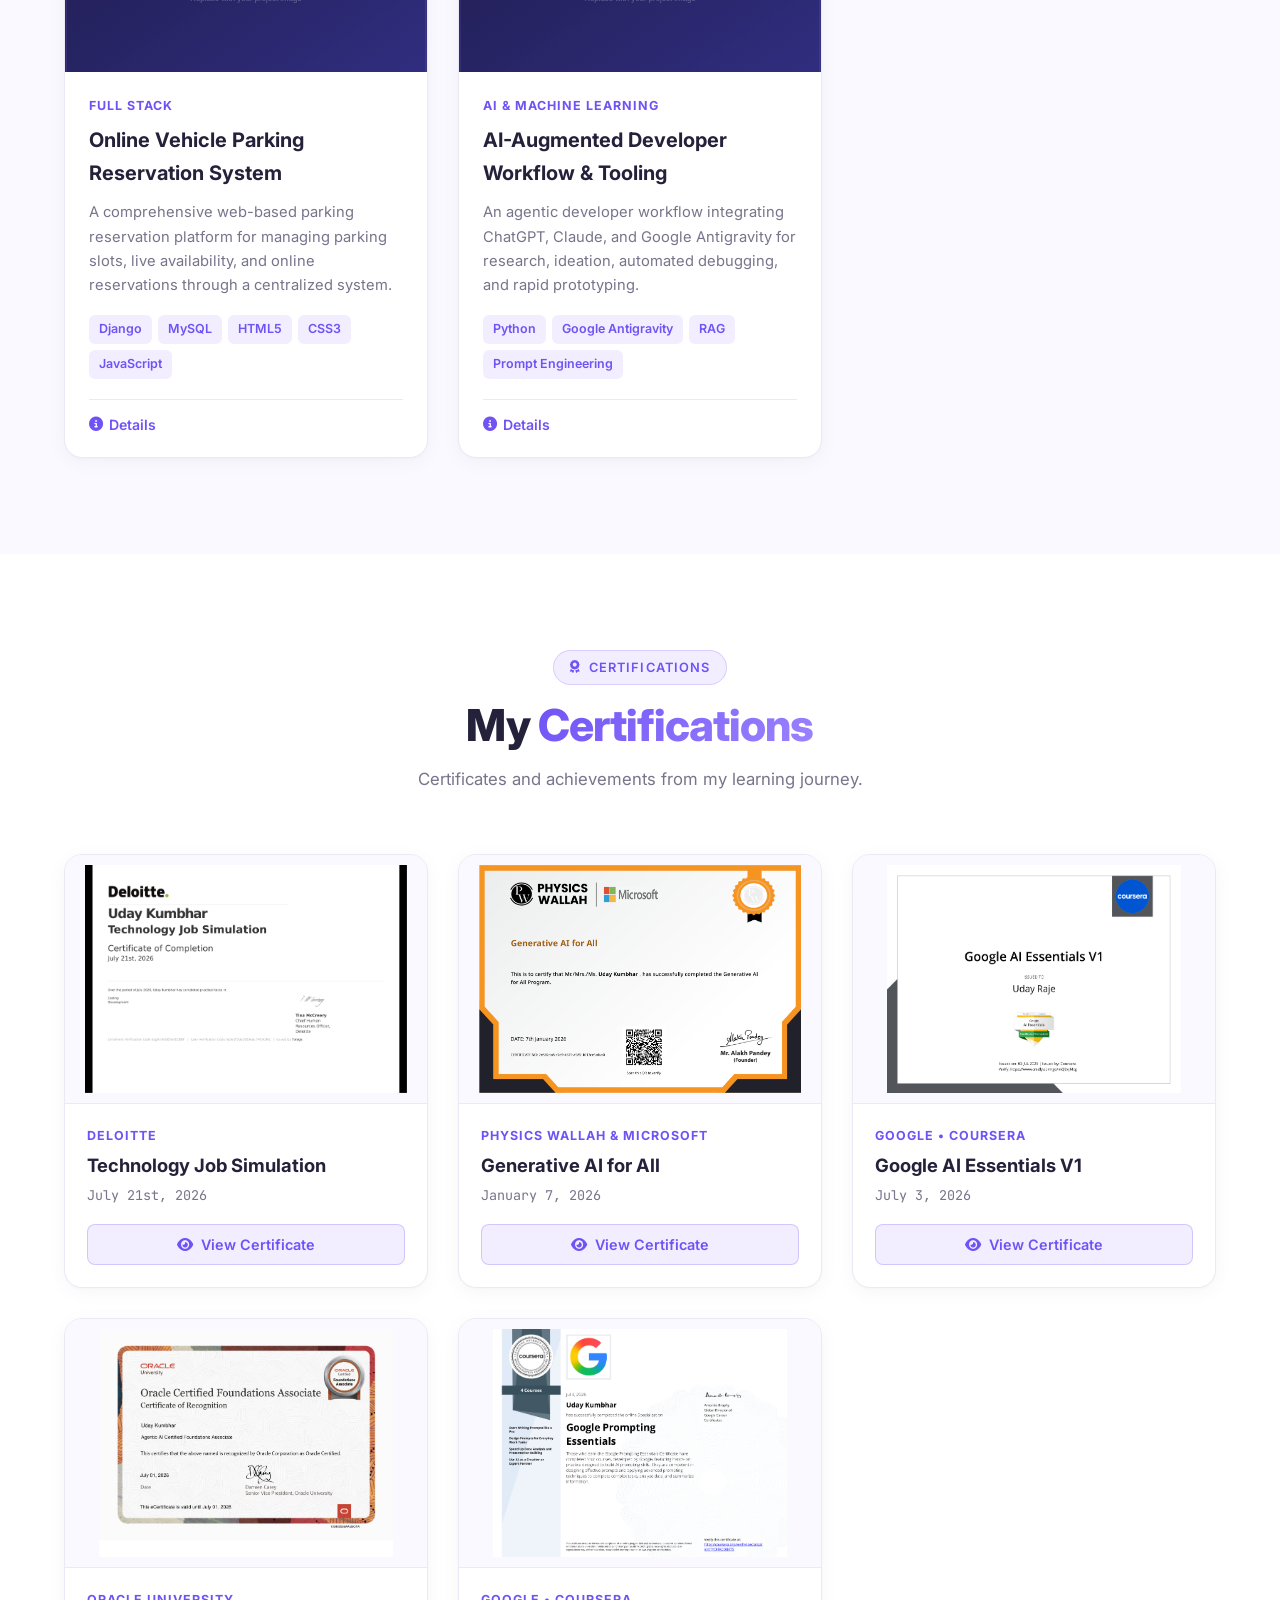
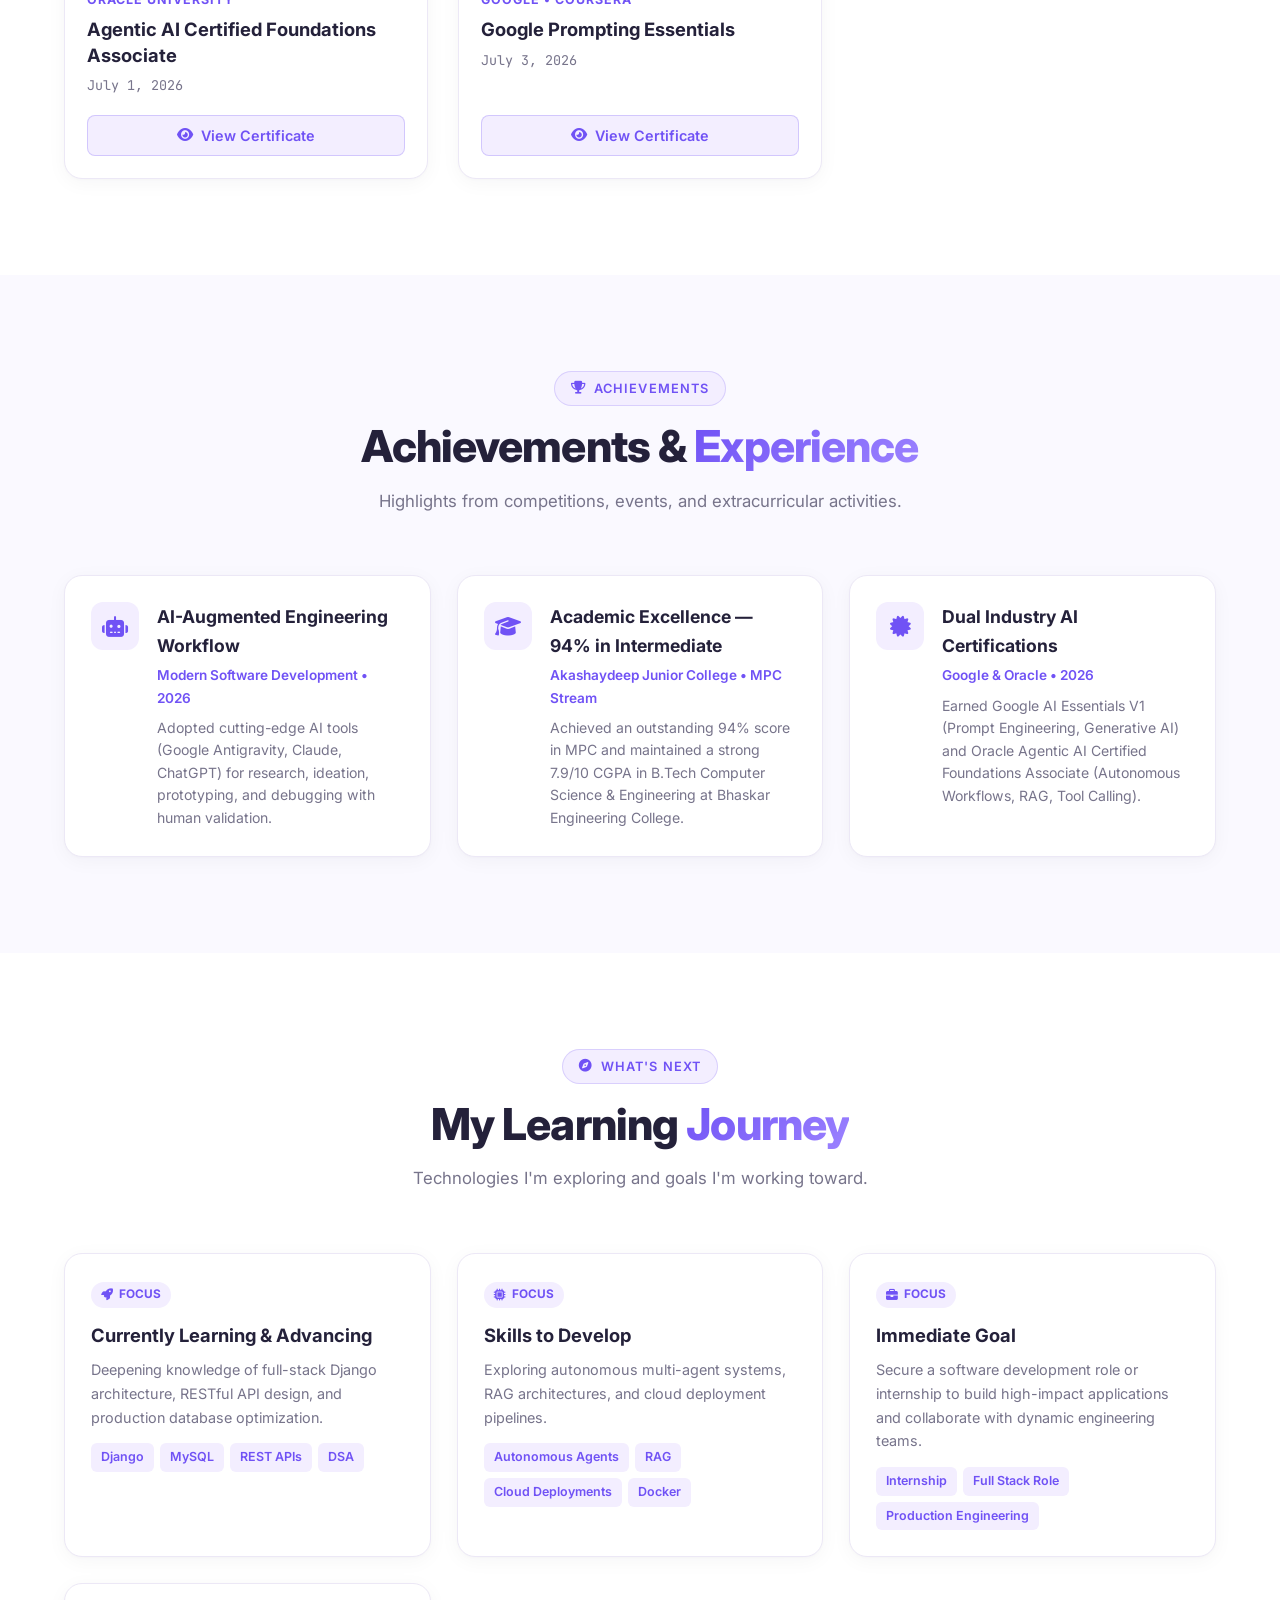
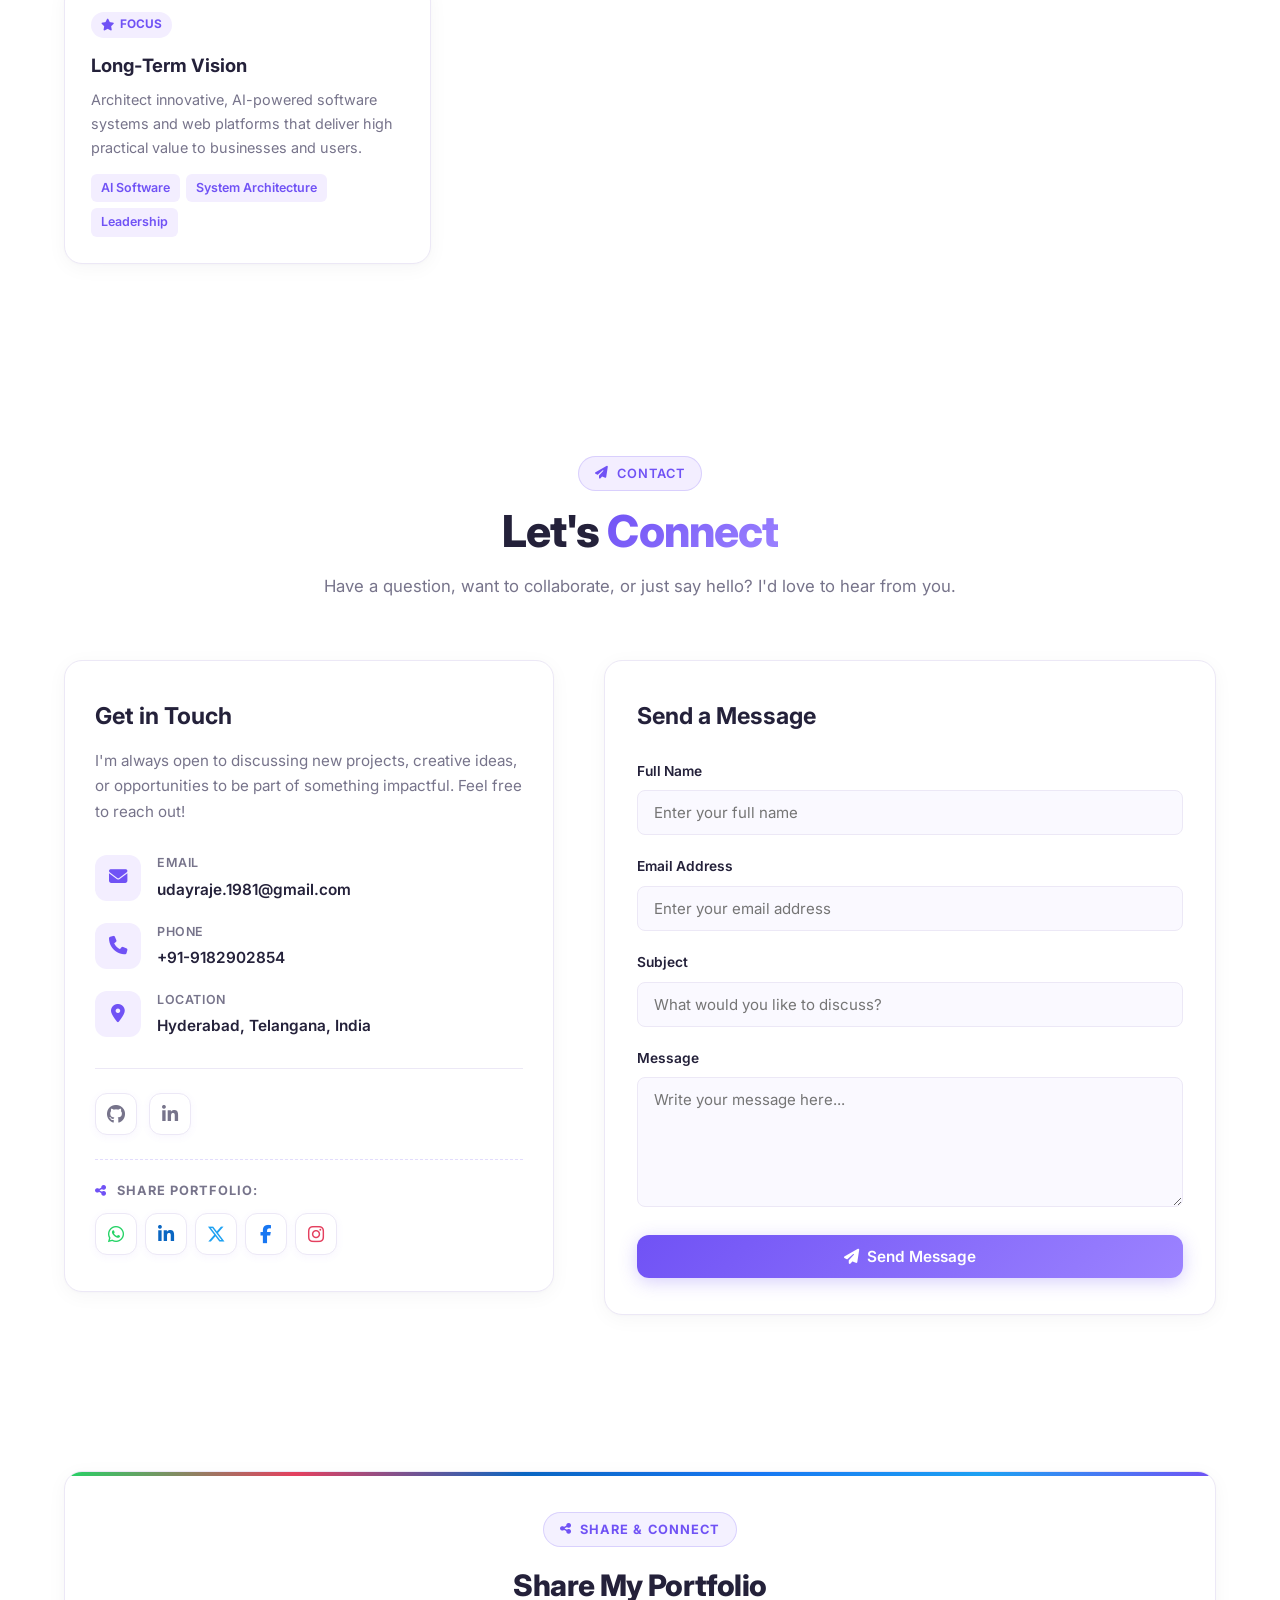
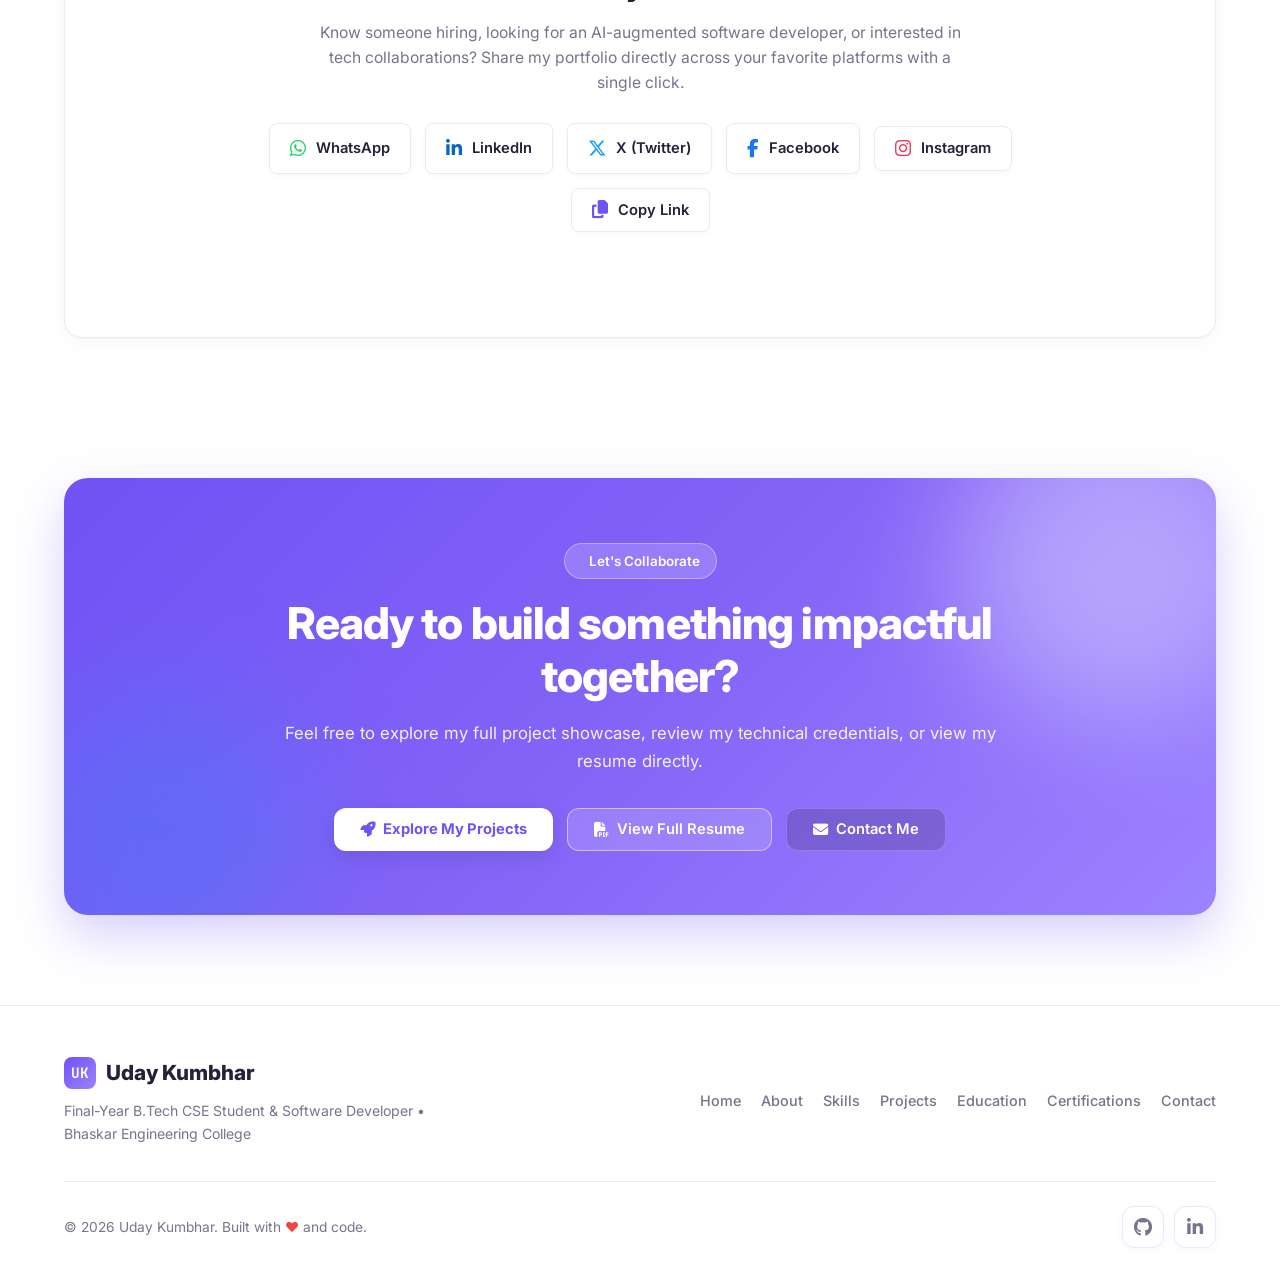
==== commit 3b7c40ad: "feat(ui): add dedicated visible Share Portfolio section with responsive buttons and toast" ====
--- a/index.html
+++ b/index.html
@@ -648,6 +648,72 @@
   </section>
 
   <!-- ============================
+       SHARE MY PORTFOLIO SECTION
+       ============================ -->
+  <section class="share-portfolio-section" id="share">
+    <div class="container">
+      <div class="share-portfolio-card reveal">
+        <div class="share-header">
+          <span class="share-badge"><i class="fa-solid fa-share-nodes"></i> Share & Connect</span>
+          <h2 class="share-title">Share My <span class="highlight">Portfolio</span></h2>
+          <p class="share-subtitle">
+            Know someone hiring, looking for an AI-augmented software developer, or interested in tech collaborations?
+            Share my portfolio directly across your favorite platforms with a single click.
+          </p>
+        </div>
+
+        <div class="share-buttons-grid">
+          <!-- WhatsApp -->
+          <a href="https://wa.me/?text=Check%20out%20Uday%20Kumbhar's%20portfolio%20%E2%80%94%20AI-Augmented%20Software%20Developer%3A%20https%3A%2F%2Fuday-kumbhar-portfolio.vercel.app%2F"
+             target="_blank" rel="noopener noreferrer" class="share-btn share-btn--whatsapp" title="Share via WhatsApp" aria-label="Share via WhatsApp">
+            <i class="fa-brands fa-whatsapp"></i>
+            <span>WhatsApp</span>
+          </a>
+
+          <!-- LinkedIn -->
+          <a href="https://www.linkedin.com/sharing/share-offsite/?url=https%3A%2F%2Fuday-kumbhar-portfolio.vercel.app%2F"
+             target="_blank" rel="noopener noreferrer" class="share-btn share-btn--linkedin" title="Share on LinkedIn" aria-label="Share on LinkedIn">
+            <i class="fa-brands fa-linkedin-in"></i>
+            <span>LinkedIn</span>
+          </a>
+
+          <!-- X (Twitter) -->
+          <a href="https://twitter.com/intent/tweet?text=Explore%20Uday%20Kumbhar's%20portfolio%20%E2%80%94%20AI-Augmented%20Software%20Developer&url=https%3A%2F%2Fuday-kumbhar-portfolio.vercel.app%2F"
+             target="_blank" rel="noopener noreferrer" class="share-btn share-btn--x" title="Share on X" aria-label="Share on X">
+            <i class="fa-brands fa-x-twitter"></i>
+            <span>X (Twitter)</span>
+          </a>
+
+          <!-- Facebook -->
+          <a href="https://www.facebook.com/sharer/sharer.php?u=https%3A%2F%2Fuday-kumbhar-portfolio.vercel.app%2F"
+             target="_blank" rel="noopener noreferrer" class="share-btn share-btn--facebook" title="Share on Facebook" aria-label="Share on Facebook">
+            <i class="fa-brands fa-facebook-f"></i>
+            <span>Facebook</span>
+          </a>
+
+          <!-- Instagram / Web Share API -->
+          <button type="button" class="share-btn share-btn--instagram" id="share-instagram-btn" title="Share to Instagram / Open Share Dialog" aria-label="Share to Instagram">
+            <i class="fa-brands fa-instagram"></i>
+            <span>Instagram</span>
+          </button>
+
+          <!-- Copy Link -->
+          <button type="button" class="share-btn share-btn--copy" id="share-copy-btn" title="Copy Portfolio URL" aria-label="Copy Portfolio Link">
+            <i class="fa-solid fa-copy"></i>
+            <span>Copy Link</span>
+          </button>
+        </div>
+
+        <!-- Feedback Toast Notification -->
+        <div class="share-toast-notification" id="share-notification">
+          <i class="fa-solid fa-circle-check"></i>
+          <span id="share-notification-text">Portfolio link copied to clipboard! Ready to share.</span>
+        </div>
+      </div>
+    </div>
+  </section>
+
+  <!-- ============================
        CALL TO ACTION BANNER
        ============================ -->
   <section class="cta-banner-section">
--- a/css/style.css
+++ b/css/style.css
@@ -4697,3 +4697,269 @@
   }
 }
 
+/* =====================================================
+   SHARE PORTFOLIO SHOWCASE SECTION & WIDGET
+   ===================================================== */
+.share-portfolio-section {
+  padding: 60px 0 80px 0;
+  position: relative;
+}
+
+.share-portfolio-card {
+  background: var(--color-surface);
+  border: 1px solid var(--color-border);
+  border-radius: var(--card-radius);
+  padding: 40px 36px;
+  box-shadow: var(--shadow-card);
+  position: relative;
+  overflow: hidden;
+  display: flex;
+  flex-direction: column;
+  align-items: center;
+  text-align: center;
+}
+
+.share-portfolio-card::before {
+  content: '';
+  position: absolute;
+  top: 0;
+  left: 0;
+  right: 0;
+  height: 4px;
+  background: linear-gradient(90deg, #25D366, #E4405F, #0A66C2, #1877F2, #1DA1F2, var(--color-primary));
+}
+
+.share-header {
+  max-width: 650px;
+  margin-bottom: 28px;
+}
+
+.share-badge {
+  display: inline-flex;
+  align-items: center;
+  gap: 8px;
+  padding: 6px 16px;
+  background: rgba(112, 82, 245, 0.08);
+  border: 1px solid rgba(112, 82, 245, 0.2);
+  border-radius: 50px;
+  font-size: 0.8rem;
+  font-weight: 700;
+  color: var(--color-primary);
+  text-transform: uppercase;
+  letter-spacing: 0.08em;
+  margin-bottom: 14px;
+}
+
+.share-title {
+  font-size: 1.85rem;
+  font-weight: 800;
+  color: var(--color-text-primary);
+  margin-bottom: 10px;
+  letter-spacing: -0.02em;
+}
+
+.share-subtitle {
+  color: var(--color-text-secondary);
+  font-size: 0.98rem;
+  line-height: 1.6;
+}
+
+.share-buttons-grid {
+  display: flex;
+  flex-wrap: wrap;
+  gap: 14px;
+  justify-content: center;
+  align-items: center;
+  width: 100%;
+  max-width: 820px;
+}
+
+.share-btn {
+  display: inline-flex;
+  align-items: center;
+  justify-content: center;
+  gap: 10px;
+  padding: 12px 20px;
+  border-radius: var(--card-radius-xs);
+  font-size: 0.92rem;
+  font-weight: 600;
+  text-decoration: none;
+  border: 1px solid var(--color-border);
+  background: var(--color-surface);
+  color: var(--color-text-primary);
+  cursor: pointer;
+  transition: all 0.28s cubic-bezier(0.4, 0, 0.2, 1);
+  box-shadow: 0 2px 6px rgba(0, 0, 0, 0.03);
+}
+
+.share-btn i {
+  font-size: 1.15rem;
+  transition: transform 0.25s ease;
+}
+
+.share-btn:hover {
+  transform: translateY(-3px);
+  box-shadow: 0 8px 20px rgba(0, 0, 0, 0.08);
+}
+
+.share-btn:hover i {
+  transform: scale(1.15);
+}
+
+/* Platform specific colors */
+.share-btn--whatsapp:hover {
+  background: #25D366;
+  border-color: #25D366;
+  color: #FFFFFF;
+  box-shadow: 0 8px 22px rgba(37, 211, 102, 0.35);
+}
+.share-btn--whatsapp i {
+  color: #25D366;
+}
+.share-btn--whatsapp:hover i {
+  color: #FFFFFF;
+}
+
+.share-btn--instagram:hover {
+  background: linear-gradient(45deg, #f09433 0%, #e6683c 25%, #dc2743 50%, #cc2366 75%, #bc1888 100%);
+  border-color: #dc2743;
+  color: #FFFFFF;
+  box-shadow: 0 8px 22px rgba(220, 39, 67, 0.35);
+}
+.share-btn--instagram i {
+  color: #E4405F;
+}
+.share-btn--instagram:hover i {
+  color: #FFFFFF;
+}
+
+.share-btn--linkedin:hover {
+  background: #0A66C2;
+  border-color: #0A66C2;
+  color: #FFFFFF;
+  box-shadow: 0 8px 22px rgba(10, 102, 194, 0.35);
+}
+.share-btn--linkedin i {
+  color: #0A66C2;
+}
+.share-btn--linkedin:hover i {
+  color: #FFFFFF;
+}
+
+.share-btn--facebook:hover {
+  background: #1877F2;
+  border-color: #1877F2;
+  color: #FFFFFF;
+  box-shadow: 0 8px 22px rgba(24, 119, 242, 0.35);
+}
+.share-btn--facebook i {
+  color: #1877F2;
+}
+.share-btn--facebook:hover i {
+  color: #FFFFFF;
+}
+
+.share-btn--x:hover {
+  background: #0F1419;
+  border-color: #0F1419;
+  color: #FFFFFF;
+  box-shadow: 0 8px 22px rgba(0, 0, 0, 0.35);
+}
+.share-btn--x i {
+  color: #1DA1F2;
+}
+.share-btn--x:hover i {
+  color: #FFFFFF;
+}
+
+.share-btn--copy:hover {
+  background: var(--color-primary);
+  border-color: var(--color-primary);
+  color: #FFFFFF;
+  box-shadow: 0 8px 22px rgba(112, 82, 245, 0.35);
+}
+.share-btn--copy i {
+  color: var(--color-primary);
+}
+.share-btn--copy:hover i {
+  color: #FFFFFF;
+}
+
+/* Toast message notification */
+.share-toast-notification {
+  margin-top: 20px;
+  display: inline-flex;
+  align-items: center;
+  gap: 8px;
+  padding: 10px 20px;
+  border-radius: 50px;
+  background: rgba(64, 185, 128, 0.12);
+  border: 1px solid rgba(64, 185, 128, 0.3);
+  color: #2E9E68;
+  font-size: 0.88rem;
+  font-weight: 600;
+  opacity: 0;
+  visibility: hidden;
+  transform: translateY(8px);
+  transition: all 0.3s cubic-bezier(0.4, 0, 0.2, 1);
+}
+
+.share-toast-notification.show {
+  opacity: 1;
+  visibility: visible;
+  transform: translateY(0);
+}
+
+/* Dark mode overrides */
+[data-theme="dark"] .share-portfolio-card {
+  background: #1A1635;
+  border-color: #2D2755;
+  box-shadow: 0 8px 28px rgba(0, 0, 0, 0.35);
+}
+
+[data-theme="dark"] .share-title {
+  color: #EDE9FF;
+}
+
+[data-theme="dark"] .share-subtitle {
+  color: #A89DC8;
+}
+
+[data-theme="dark"] .share-btn {
+  background: #221D45;
+  border-color: #2D2755;
+  color: #EDE9FF;
+}
+
+[data-theme="dark"] .share-btn--x:hover {
+  background: #FFFFFF;
+  color: #000000;
+  border-color: #FFFFFF;
+}
+[data-theme="dark"] .share-btn--x:hover i {
+  color: #000000;
+}
+
+[data-theme="dark"] .share-toast-notification {
+  background: rgba(64, 185, 128, 0.18);
+  border-color: rgba(64, 185, 128, 0.4);
+  color: #6EE7B7;
+}
+
+@media (max-width: 600px) {
+  .share-portfolio-card {
+    padding: 30px 20px;
+  }
+  .share-title {
+    font-size: 1.5rem;
+  }
+  .share-buttons-grid {
+    flex-direction: column;
+    width: 100%;
+  }
+  .share-btn {
+    width: 100%;
+    justify-content: center;
+  }
+}
+
